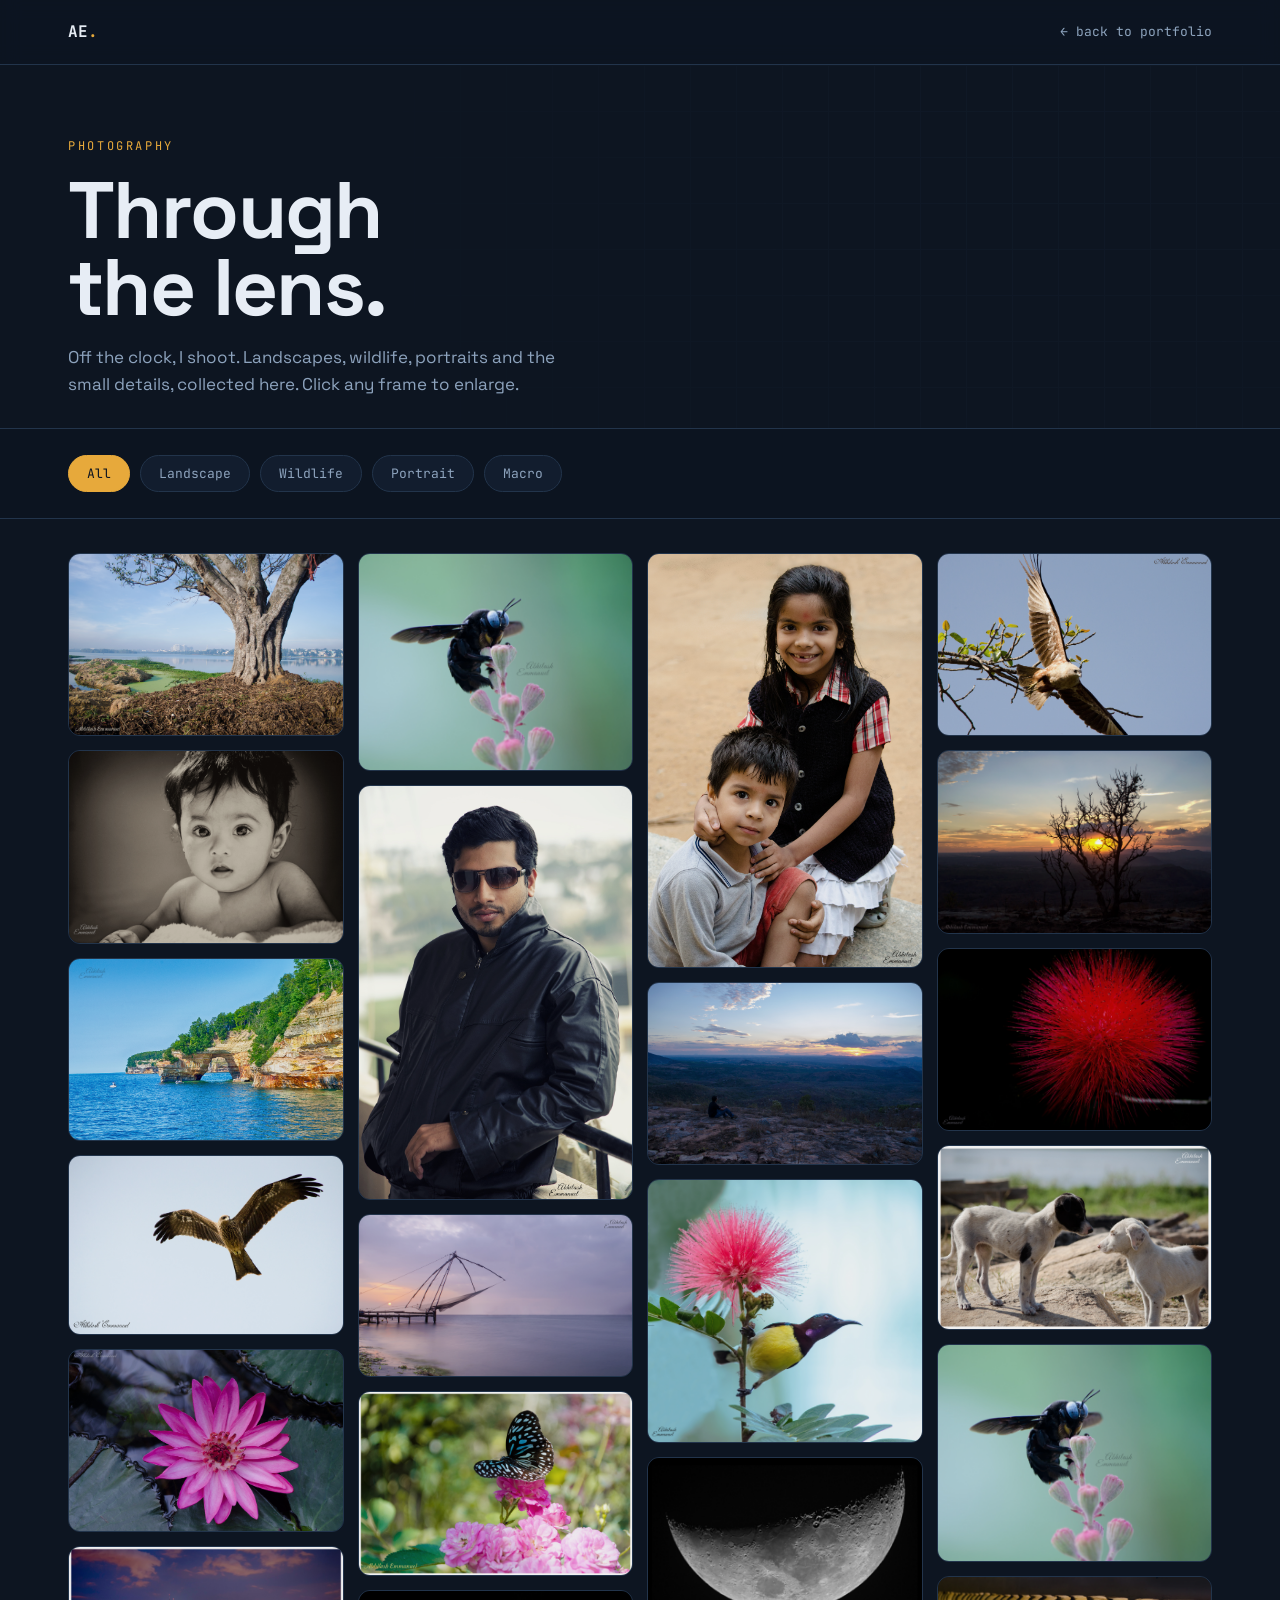
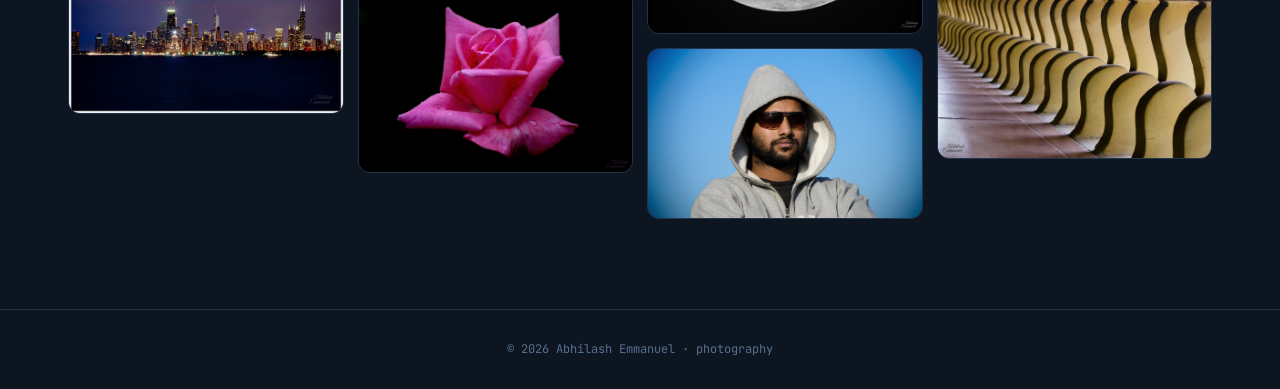
==== photography.html @ e2fbe885 "Add real photography, custom project covers, reorder, new CV - Photography: wire 22 real photos into" ====
<!DOCTYPE html>
<html lang="en">
<head>
<meta charset="UTF-8">
<meta name="viewport" content="width=device-width, initial-scale=1.0">
<title>Photography — Abhilash Emmanuel</title>
<meta name="description" content="Photography by Abhilash Emmanuel — landscapes, wildlife, portraits and the small details.">
<link rel="icon" href="assets/favicon.ico">
<link rel="preconnect" href="https://fonts.googleapis.com">
<link rel="preconnect" href="https://fonts.gstatic.com" crossorigin>
<link href="https://fonts.googleapis.com/css2?family=Space+Grotesk:wght@400;500;700&family=JetBrains+Mono:wght@400;500;700&display=swap" rel="stylesheet">
<style>
:root{
  --ink:#0d1521; --ink-2:#121d2e; --ink-3:#16243a; --line:#22344b; --line-2:#2c4262;
  --text:#e7edf5; --muted:#8da3bd; --faint:#56708f; --amber:#e7a93b; --amber-soft:#f2c878;
}
*{margin:0;padding:0;box-sizing:border-box}
html{scroll-behavior:smooth}
body{background:var(--ink);color:var(--text);font-family:'Space Grotesk',sans-serif;line-height:1.6;-webkit-font-smoothing:antialiased}
.mono{font-family:'JetBrains Mono',monospace}
.wrap{max-width:1200px;margin:0 auto;padding:0 28px}
a{color:inherit;text-decoration:none}
::selection{background:var(--amber);color:var(--ink)}
img{max-width:100%;display:block}

nav{position:sticky;top:0;z-index:80;background:rgba(13,21,33,.82);backdrop-filter:blur(10px);border-bottom:1px solid var(--line)}
nav .wrap{display:flex;align-items:center;justify-content:space-between;height:64px}
.brand{font-weight:700}.brand span{color:var(--amber)}
.back{font-family:'JetBrains Mono';font-size:13px;color:var(--muted);transition:color .2s}
.back:hover{color:var(--amber)}

.head{padding:72px 0 30px;border-bottom:1px solid var(--line);position:relative;overflow:hidden}
.head::before{content:"";position:absolute;inset:0;background-image:linear-gradient(var(--line) 1px,transparent 1px),linear-gradient(90deg,var(--line) 1px,transparent 1px);background-size:46px 46px;opacity:.14;mask-image:radial-gradient(circle at 80% 30%,#000,transparent 70%)}
.head .wrap{position:relative}
.head .eyebrow{font-family:'JetBrains Mono';font-size:12px;letter-spacing:.22em;color:var(--amber);text-transform:uppercase;margin-bottom:16px}
.head h1{font-size:clamp(40px,7vw,80px);font-weight:700;letter-spacing:-.02em;line-height:.96}
.head p{color:var(--muted);margin-top:18px;max-width:520px;font-size:17px}

.controls{padding:26px 0;position:sticky;top:64px;z-index:40;background:rgba(13,21,33,.9);backdrop-filter:blur(8px);border-bottom:1px solid var(--line)}
.controls .wrap{display:flex;gap:10px;flex-wrap:wrap}
.cat{font-family:'JetBrains Mono';font-size:13px;border:1px solid var(--line);background:var(--ink-2);color:var(--muted);padding:9px 18px;border-radius:30px;cursor:pointer;transition:all .15s}
.cat:hover{border-color:var(--line-2);color:var(--text)}
.cat.on{background:var(--amber);color:var(--ink);border-color:var(--amber)}

.gallery{padding:34px 0 90px}
.cols{columns:4;column-gap:14px}
.tile{break-inside:avoid;margin-bottom:14px;border-radius:12px;overflow:hidden;border:1px solid var(--line);background:var(--ink-2);position:relative;cursor:pointer;transition:transform .25s,border-color .25s}
.tile:hover{transform:translateY(-4px);border-color:var(--line-2)}
.tile img{width:100%;display:block;filter:grayscale(.1) brightness(.94);transition:filter .3s}
.tile:hover img{filter:none}
.tile .meta{position:absolute;left:0;right:0;bottom:0;padding:14px;background:linear-gradient(transparent,rgba(13,21,33,.92));opacity:0;transition:opacity .25s}
.tile:hover .meta{opacity:1}
.tile .meta .t{font-size:14px;font-weight:500}
.tile .meta .c{font-family:'JetBrains Mono';font-size:11px;color:var(--amber-soft)}

/* lightbox */
.lb{position:fixed;inset:0;z-index:200;display:none;align-items:center;justify-content:center;padding:30px;background:rgba(5,9,15,.92);backdrop-filter:blur(6px)}
.lb.open{display:flex}
.lb .box{position:relative;max-width:1040px;width:100%;background:var(--ink-2);border:1px solid var(--line);border-radius:16px;overflow:hidden}
.lb .box img{width:100%;max-height:78vh;object-fit:contain;background:#06090f;display:block}
.lb .cap{display:flex;justify-content:space-between;align-items:center;padding:16px 20px}
.lb .cap .t{font-size:16px;font-weight:500}
.lb .cap .c{font-family:'JetBrains Mono';font-size:12px;color:var(--amber-soft)}
.lb .x{position:absolute;top:22px;right:22px;width:42px;height:42px;border-radius:50%;background:var(--ink-2);border:1px solid var(--line);color:var(--text);font-size:20px;cursor:pointer;z-index:2}
footer{padding:30px 0;text-align:center;color:var(--faint);font-size:12px;font-family:'JetBrains Mono';border-top:1px solid var(--line)}

@media(max-width:1000px){.cols{columns:3}}
@media(max-width:680px){.cols{columns:2}.head h1{font-size:46px}}
@media(prefers-reduced-motion:reduce){*{transition-duration:.06s!important}}
</style>
</head>
<body>

<nav><div class="wrap">
  <div class="brand mono">AE<span>.</span></div>
  <a href="index.html" class="back mono">← back to portfolio</a>
</div></nav>

<header class="head"><div class="wrap">
  <div class="eyebrow">Photography</div>
  <h1>Through<br>the lens.</h1>
  <p>Off the clock, I shoot. Landscapes, wildlife, portraits and the small details, collected here. Click any frame to enlarge.</p>
</div></header>

<div class="controls"><div class="wrap" id="cats">
  <button class="cat on" data-cat="all">All</button>
  <button class="cat" data-cat="land">Landscape</button>
  <button class="cat" data-cat="wild">Wildlife</button>
  <button class="cat" data-cat="port">Portrait</button>
  <button class="cat" data-cat="macro">Macro</button>
</div></div>

<section class="gallery"><div class="wrap">
  <div class="cols" id="cols"></div>
</div></section>

<div class="lb" id="lb">
  <button class="x" id="lbx" aria-label="Close">×</button>
  <div class="box"><img id="lbimg" src="" alt=""><div class="cap"><span class="t" id="lbt">Untitled</span><span class="c mono" id="lbc"></span></div></div>
</div>

<footer class="mono">© 2026 Abhilash Emmanuel · photography</footer>

<script>
/* [category, title, filename] */
const FRAMES=[
  ['land','Lake View','lake view.jpg'],
  ['port','Ansel','Ansel.jpg'],
  ['land','Sea Arch','PR2.jpg'],
  ['wild','In Flight','flight.jpg'],
  ['macro','Water Lily','water-lily.jpg'],
  ['land','Chicago Night','Chicago-night.jpg'],
  ['wild','Carpenter Bee','carpenter-bee.jpg'],
  ['port','Weathered','pure-leather.jpg'],
  ['land','Cochin Waves','Cochin Waves.jpg'],
  ['wild','Butterfly','butterfly.jpg'],
  ['macro','Rose','rose.jpg'],
  ['port','Siblings','sibling.jpg'],
  ['land','Alone in the Valley','alone-in-the-valley.jpg'],
  ['wild','Purple-rumped Sunbird','Purple-rumped-Sunbird.jpg'],
  ['macro','Moon','moon.jpg'],
  ['port','Sijo','Sijo.jpg'],
  ['wild','Take Off','take-off.jpg'],
  ['land','Sun and Tree','sun-tree.jpg'],
  ['macro','Crimson','red.jpg'],
  ['port','Childhood Friends','Childhood Friends.jpg'],
  ['wild',"Honey, I'm Home",'Honey, I_m Home.jpg'],
  ['macro','Pattern','Pattern.jpg']
];
const LABELS={land:'landscape',wild:'wildlife',port:'portrait',macro:'macro'};
const src=f=>'assets/photography/'+encodeURIComponent(f);
const cols=document.getElementById('cols');
function render(filter){
  cols.innerHTML='';
  FRAMES.filter(f=>filter==='all'||f[0]===filter).forEach(f=>{
    const t=document.createElement('div');t.className='tile';t.dataset.cat=f[0];
    t.innerHTML='<img loading="lazy" src="'+src(f[2])+'" alt="'+f[1]+'">'+
      '<div class="meta"><div class="t">'+f[1]+'</div><div class="c">'+LABELS[f[0]]+'</div></div>';
    t.addEventListener('click',()=>openLb(f));
    cols.appendChild(t);
  });
}
render('all');
document.getElementById('cats').addEventListener('click',e=>{
  const b=e.target.closest('.cat');if(!b)return;
  document.querySelectorAll('.cat').forEach(x=>x.classList.remove('on'));b.classList.add('on');
  render(b.dataset.cat);
});
const lb=document.getElementById('lb');
function openLb(f){const im=document.getElementById('lbimg');im.src=src(f[2]);im.alt=f[1];document.getElementById('lbt').textContent=f[1];document.getElementById('lbc').textContent=LABELS[f[0]];lb.classList.add('open');document.body.style.overflow='hidden'}
function closeLb(){lb.classList.remove('open');document.body.style.overflow=''}
document.getElementById('lbx').addEventListener('click',closeLb);
lb.addEventListener('click',e=>{if(e.target===lb)closeLb()});
addEventListener('keydown',e=>{if(e.key==='Escape')closeLb()});
</script>

</body>
</html>
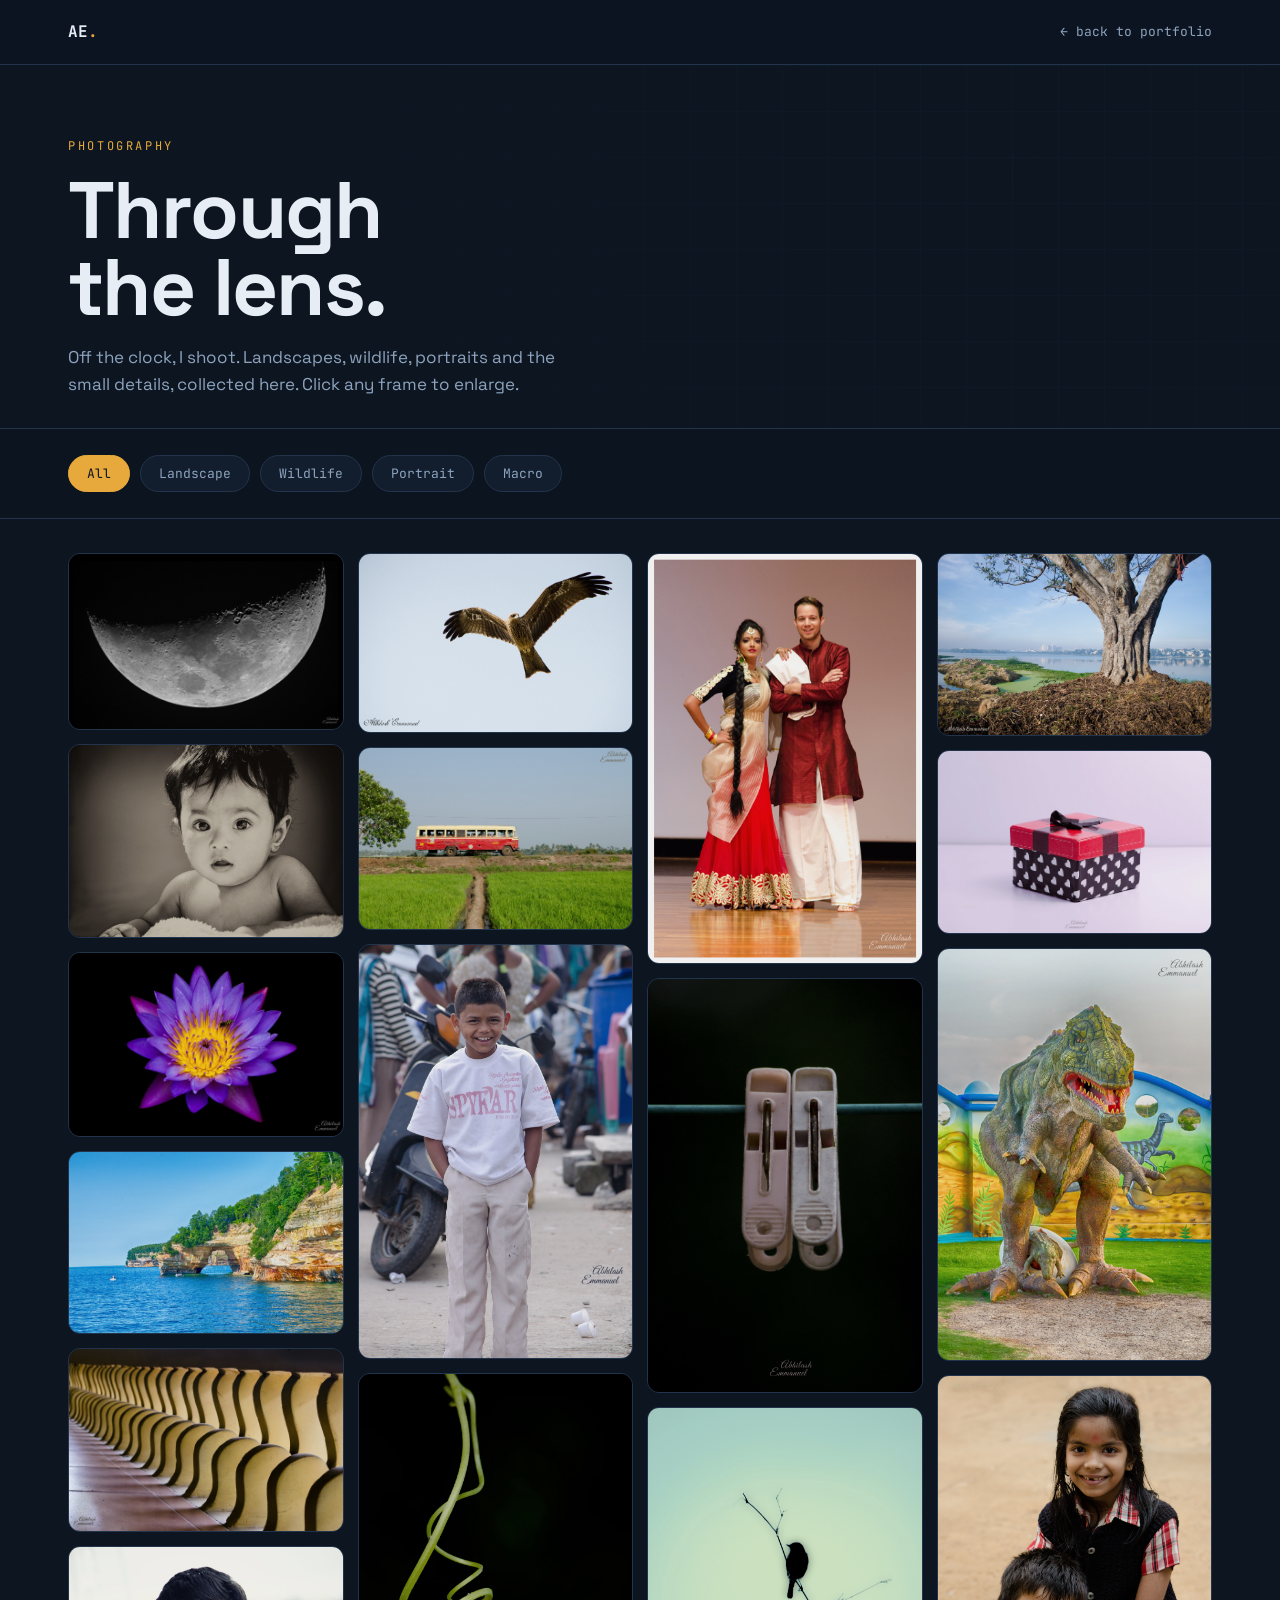
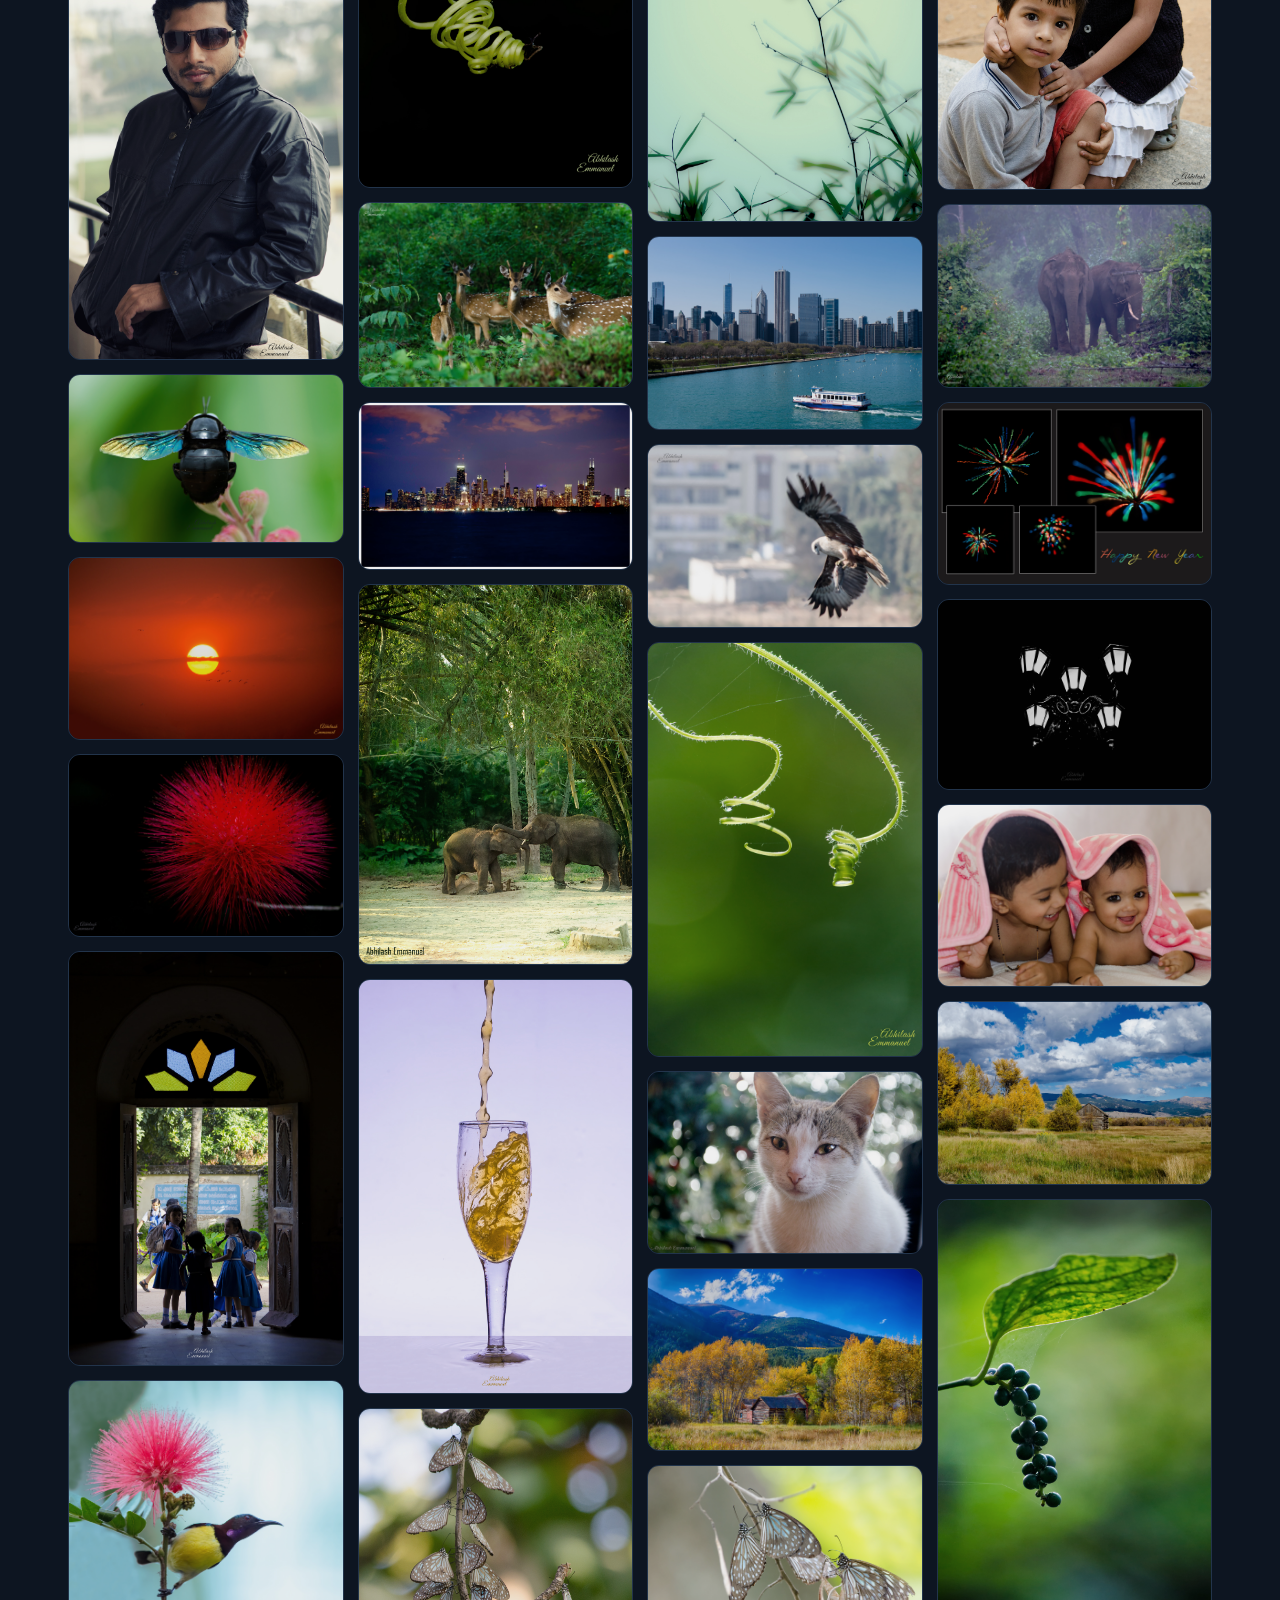
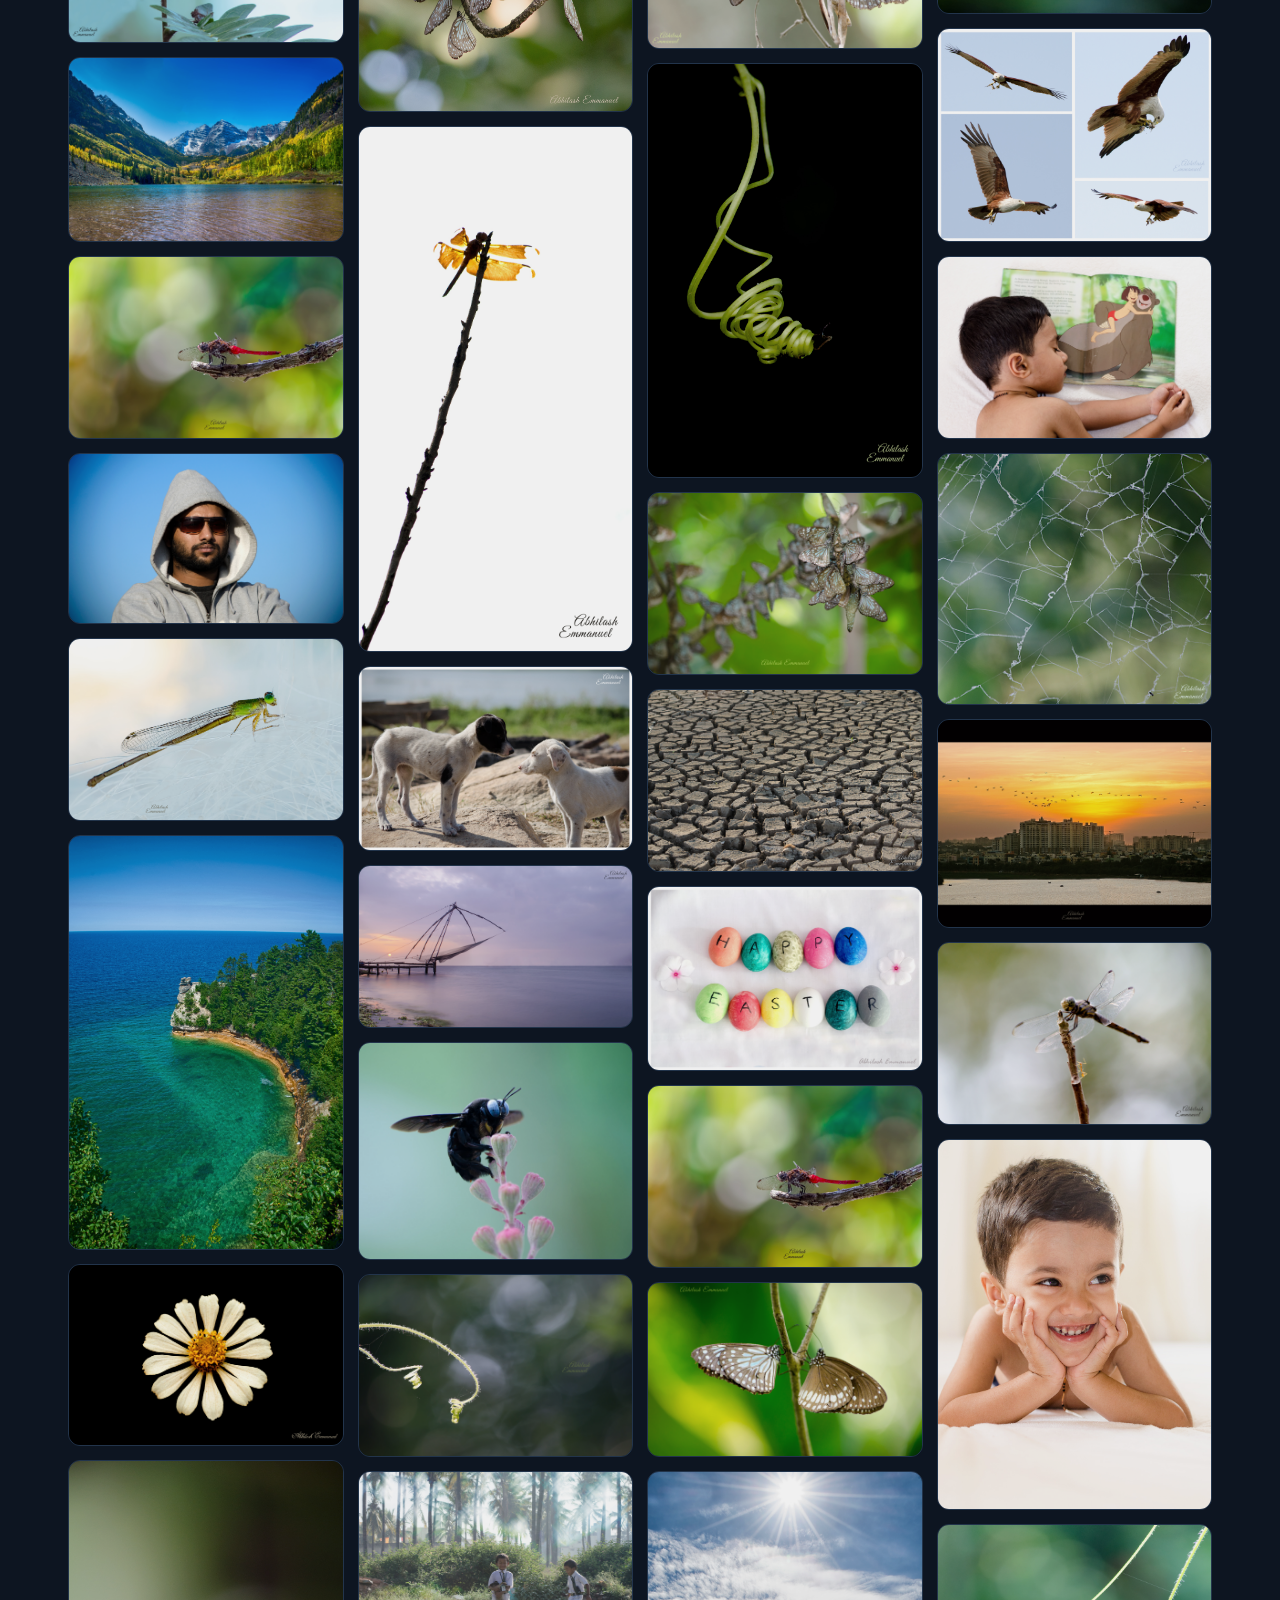
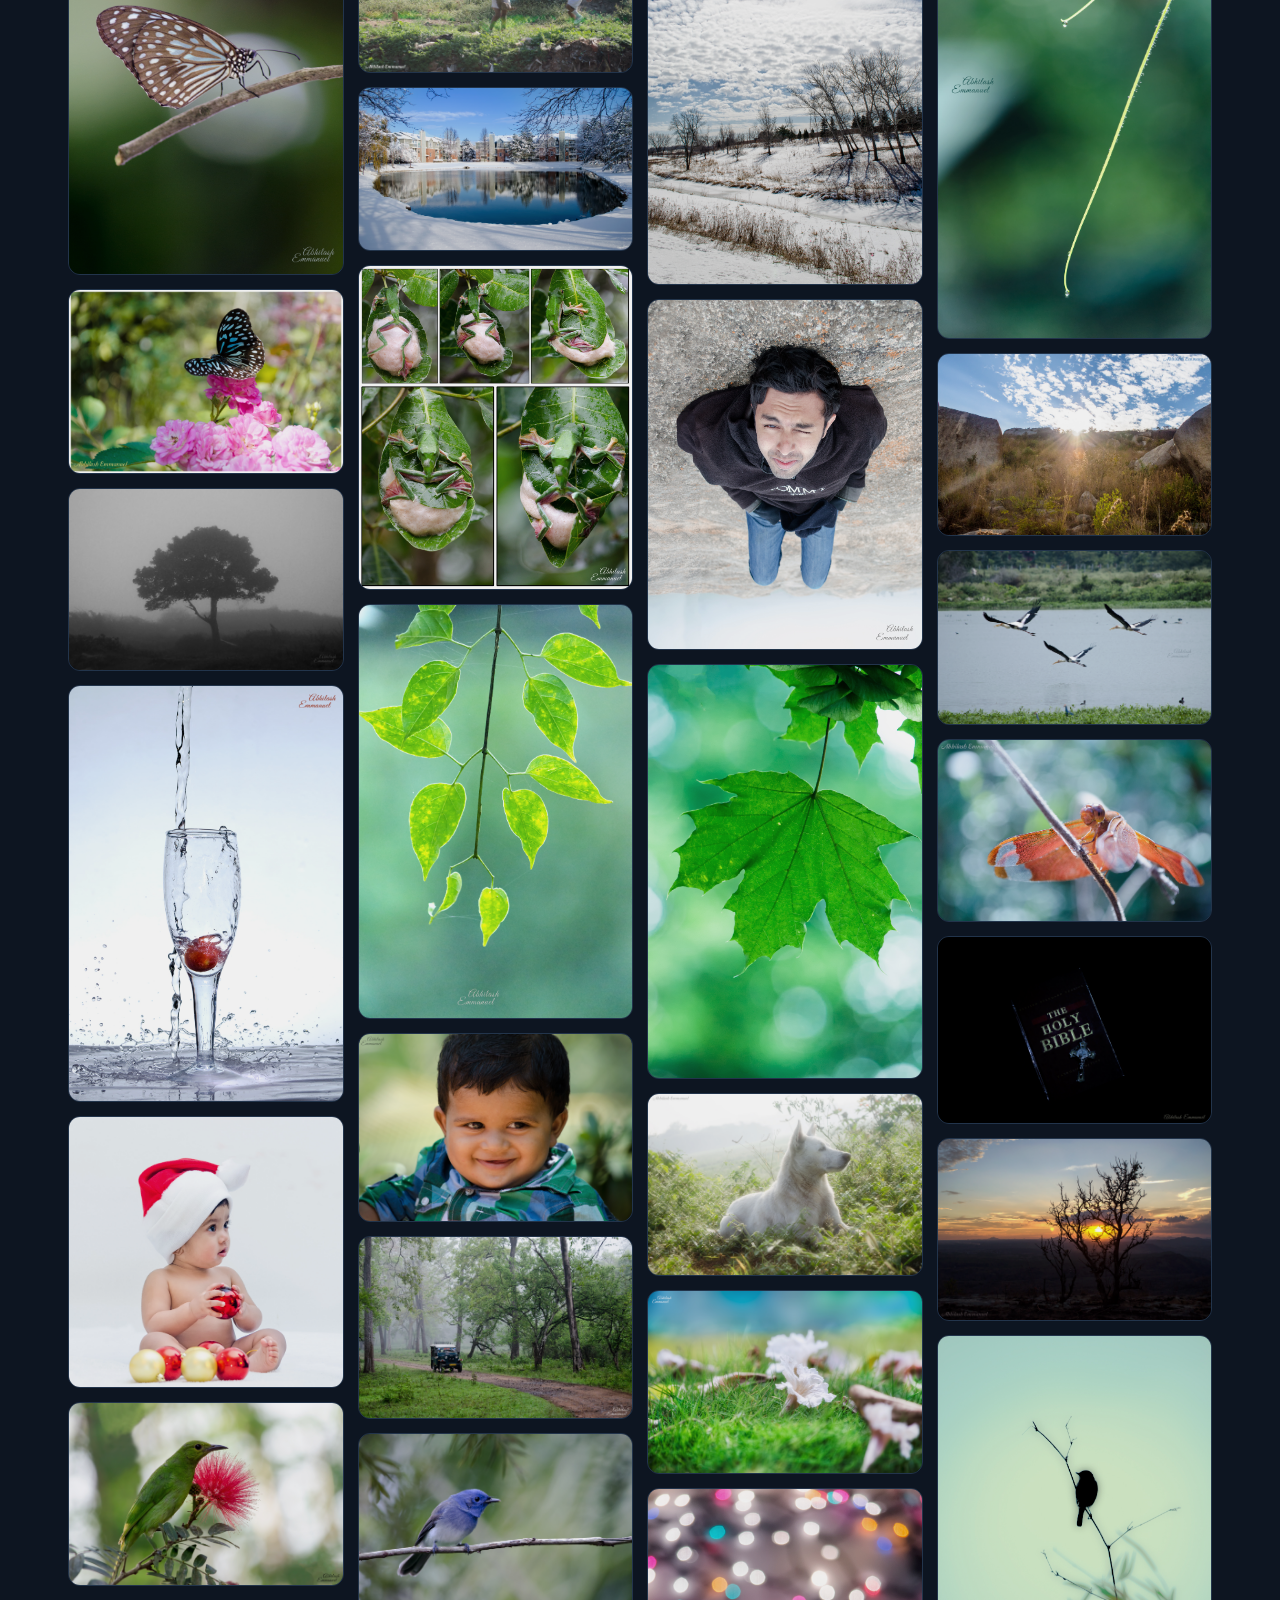
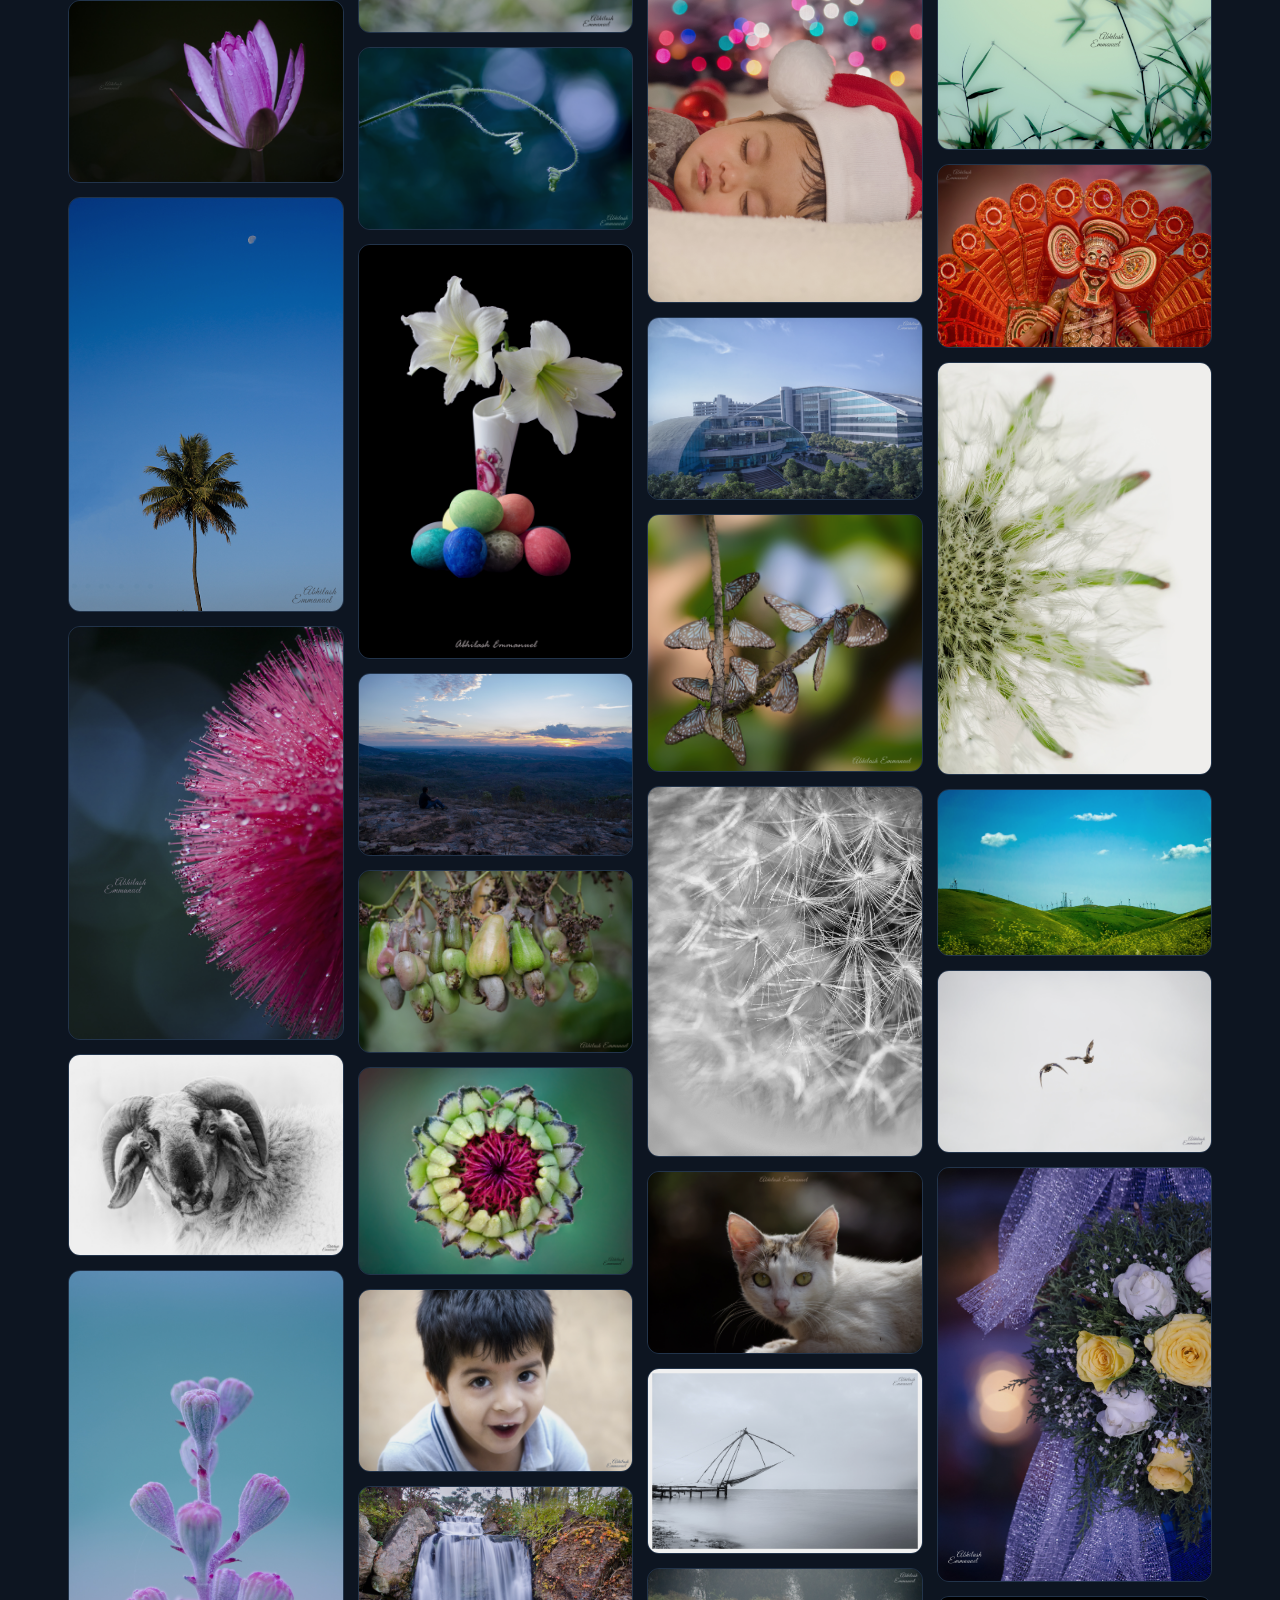
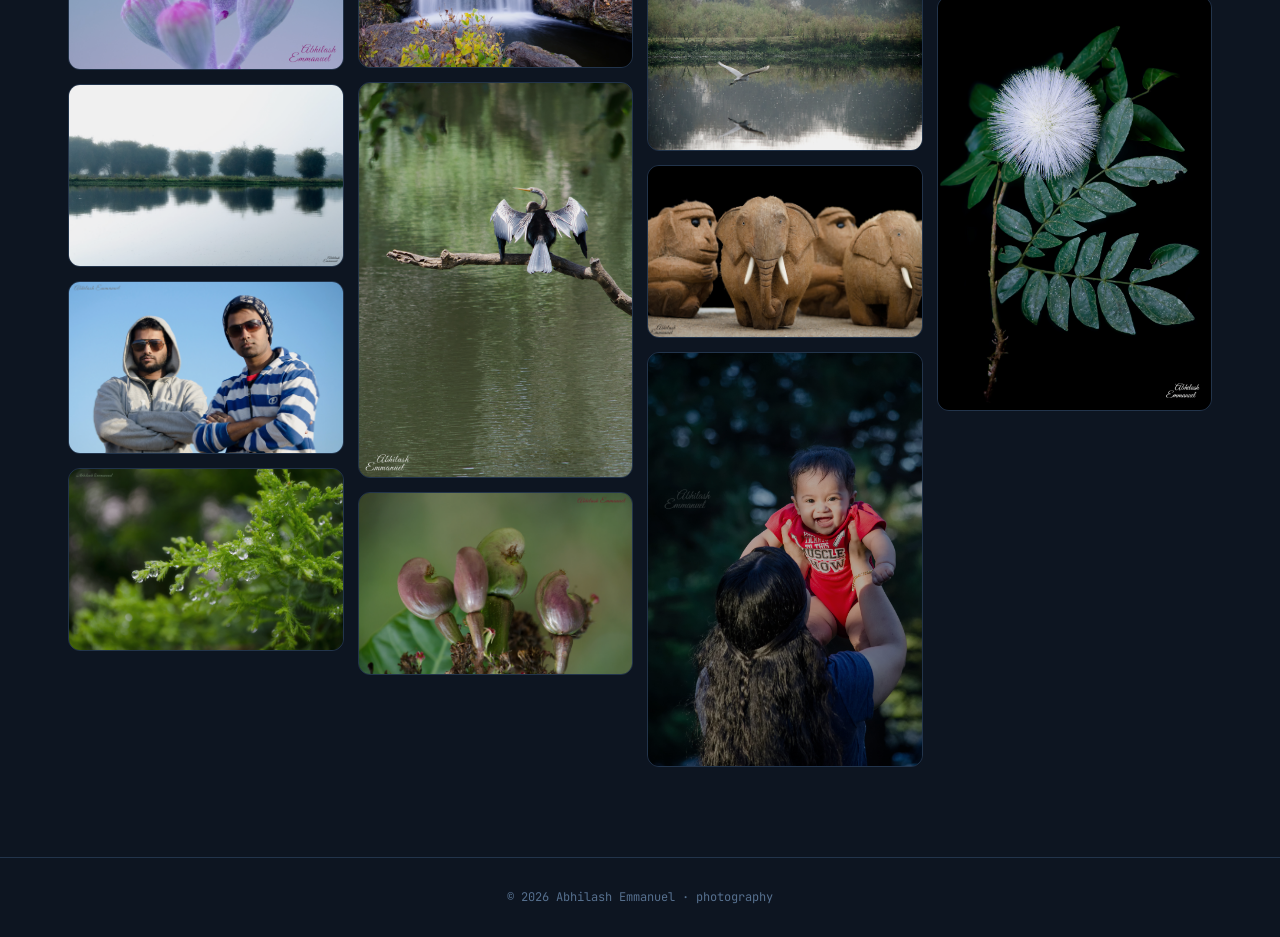
==== commit 317fd8f7: "Refresh photography set, gallery UX, favicon, and contact details - Sync photography folder to curre" ====
--- a/photography.html
+++ b/photography.html
@@ -62,6 +62,10 @@
 .lb .cap .t{font-size:16px;font-weight:500}
 .lb .cap .c{font-family:'JetBrains Mono';font-size:12px;color:var(--amber-soft)}
 .lb .x{position:absolute;top:22px;right:22px;width:42px;height:42px;border-radius:50%;background:var(--ink-2);border:1px solid var(--line);color:var(--text);font-size:20px;cursor:pointer;z-index:2}
+.lb .nav{position:absolute;top:50%;transform:translateY(-50%);width:50px;height:50px;border-radius:50%;background:var(--ink-2);border:1px solid var(--line);color:var(--text);font-size:26px;line-height:1;cursor:pointer;z-index:2;display:flex;align-items:center;justify-content:center;transition:all .15s}
+.lb .nav:hover{border-color:var(--amber);color:var(--amber)}
+.lb .nav.prev{left:24px}.lb .nav.next{right:24px}
+@media(max-width:680px){.lb .nav{width:42px;height:42px;font-size:22px}.lb .nav.prev{left:10px}.lb .nav.next{right:10px}}
 footer{padding:30px 0;text-align:center;color:var(--faint);font-size:12px;font-family:'JetBrains Mono';border-top:1px solid var(--line)}
 
 @media(max-width:1000px){.cols{columns:3}}
@@ -96,6 +100,8 @@
 
 <div class="lb" id="lb">
   <button class="x" id="lbx" aria-label="Close">×</button>
+  <button class="nav prev" id="lbprev" aria-label="Previous photo">‹</button>
+  <button class="nav next" id="lbnext" aria-label="Next photo">›</button>
   <div class="box"><img id="lbimg" src="" alt=""><div class="cap"><span class="t" id="lbt">Untitled</span><span class="c mono" id="lbc"></span></div></div>
 </div>
 
@@ -104,39 +110,139 @@
 <script>
 /* [category, title, filename] */
 const FRAMES=[
-  ['land','Lake View','lake view.jpg'],
-  ['port','Ansel','Ansel.jpg'],
-  ['land','Sea Arch','PR2.jpg'],
-  ['wild','In Flight','flight.jpg'],
-  ['macro','Water Lily','water-lily.jpg'],
-  ['land','Chicago Night','Chicago-night.jpg'],
-  ['wild','Carpenter Bee','carpenter-bee.jpg'],
-  ['port','Weathered','pure-leather.jpg'],
-  ['land','Cochin Waves','Cochin Waves.jpg'],
-  ['wild','Butterfly','butterfly.jpg'],
-  ['macro','Rose','rose.jpg'],
-  ['port','Siblings','sibling.jpg'],
-  ['land','Alone in the Valley','alone-in-the-valley.jpg'],
-  ['wild','Purple-rumped Sunbird','Purple-rumped-Sunbird.jpg'],
-  ['macro','Moon','moon.jpg'],
-  ['port','Sijo','Sijo.jpg'],
-  ['wild','Take Off','take-off.jpg'],
-  ['land','Sun and Tree','sun-tree.jpg'],
-  ['macro','Crimson','red.jpg'],
-  ['port','Childhood Friends','Childhood Friends.jpg'],
-  ['wild',"Honey, I'm Home",'Honey, I_m Home.jpg'],
-  ['macro','Pattern','Pattern.jpg']
+  ['macro',"Moon",'moon.jpg'],
+  ['port',"Baby (B&W)",'Baby_bw.jpg'],
+  ['wild',"Chase for Honey",'Chase-for-Honey.jpg'],
+  ['land',"Pictured Rocks",'Pictured Rocks.jpg'],
+  ['macro',"Pattern",'Pattern.jpg'],
+  ['port',"Weathered",'pure-leather.jpg'],
+  ['wild',"Wings",'wings.jpg'],
+  ['land',"The Blushing Sun",'The-Blushing-Sun.jpg'],
+  ['macro',"Crimson",'red.jpg'],
+  ['port',"Angels And Colours",'Angels and Colours.jpg'],
+  ['wild',"Purple Rumped Sunbird",'Purple-rumped-Sunbird.jpg'],
+  ['land',"Maroon Bells",'maroon bells.jpg'],
+  ['macro',"Beauty And The Bokeh",'Beauty-and-the-Bokeh.jpg'],
+  ['port',"Sijo",'Sijo.jpg'],
+  ['wild',"Damsel",'damsel.jpg'],
+  ['land',"Miners Castle",'Miners Castle.jpg'],
+  ['macro',"White Beauty",'white-beauty.jpg'],
+  ['port',"Alone Color",'alone-color.jpg'],
+  ['wild',"Butterfly",'butterfly.jpg'],
+  ['land',"Misty",'Misty.jpg'],
+  ['macro',"Misjudged",'misjudged.jpg'],
+  ['port',"Baby's First Xmas",'Babys-First-Xmas.jpg'],
+  ['wild',"Jerdon's Leafbird",'Jerdon_s-Leafbird.jpg'],
+  ['macro',"Nymphaeaceae",'Nymphaeaceae.jpg'],
+  ['land',"Miles Apart",'Miles-Apart.jpg'],
+  ['port',"Better Half",'Better Half.jpg'],
+  ['wild',"Eye Contact",'eye-contact.jpg'],
+  ['macro',"Sublime",'sublime.jpg'],
+  ['land',"Reflection",'Relection.jpg'],
+  ['port',"Bheebha",'bheebha.jpg'],
+  ['macro',"Dew",'dew.jpg'],
+  ['wild',"Flight",'flight.jpg'],
+  ['land',"An Epic Journey",'an-epic-journey.jpg'],
+  ['port',"Boy In The Street",'boy in the street.jpg'],
+  ['macro',"Spiral",'spiral.jpg'],
+  ['wild',"Spotted Deer",'Spotted Deer.jpg'],
+  ['land',"Chicago Night",'Chicago Night.jpg'],
+  ['port',"Care",'care.jpg'],
+  ['macro',"Drinks Break",'Drinks-Break.jpg'],
+  ['wild',"Migration",'Migration.jpg'],
+  ['macro',"The Last Leaf",'The-Last-Leaf.jpg'],
+  ['port',"Childhood Friends",'Childhood Friends.jpg'],
+  ['land',"Cochin Waves",'Cochin Waves.jpg'],
+  ['wild',"Honey, I'm Home",'Honey,-I_m-Home.jpg'],
+  ['macro',"Another Curl",'Another-Curl.jpg'],
+  ['port',"Childhood",'childhood.jpg'],
+  ['land',"Reflections of Winter",'Reflections-of-winter.jpg'],
+  ['wild',"Nesting",'Nesting.jpg'],
+  ['macro',"Baklit",'baklit.jpg'],
+  ['port',"Cute",'cute.jpg'],
+  ['land',"A Ride in the Jungle",'A-ride-in-the-jungle.jpg'],
+  ['wild',"Blue Bird",'blue-bird.jpg'],
+  ['macro',"Bluish Curl",'bluish-curl.jpg'],
+  ['port',"Easter",'easter.jpg'],
+  ['land',"Alone In The Valley",'alone-in-the-valley.jpg'],
+  ['wild',"Big Family",'big-family.jpg'],
+  ['macro',"Bud1",'bud1.jpg'],
+  ['port',"Expression",'expression.jpg'],
+  ['land',"Waterfall",'CBG.jpg'],
+  ['wild',"Bird",'bird.jpg'],
+  ['macro',"Cashew",'Cashew.jpg'],
+  ['port',"Fashion3",'fashion3.jpg'],
+  ['macro',"Clipart",'clipart.jpg'],
+  ['wild',"Birdie",'birdie.jpg'],
+  ['land',"Chicago",'Chicago.jpg'],
+  ['port',"Fishing",'fishing.jpg'],
+  ['macro',"Curly",'curly.jpg'],
+  ['wild',"Catface",'catface.jpg'],
+  ['land',"Forest Hut",'Forest hut.jpg'],
+  ['port',"Getogether",'getogether.jpg'],
+  ['macro',"Dark Curls",'dark curls.jpg'],
+  ['wild',"Congregation",'congregation.jpg'],
+  ['land',"Height Of Summer",'height-of-summer.jpg'],
+  ['port',"Happy Easter",'happy easter.jpg'],
+  ['macro',"Tendril",'df.jpg'],
+  ['wild',"Duo",'duo.jpg'],
+  ['land',"In the Land of Whites",'In the land of whites.jpg'],
+  ['port',"Portrait",'kp.jpg'],
+  ['macro',"Enchanting Green",'Enchanting-Green.jpg'],
+  ['wild',"Every Dog Has A Day",'every dog has a day.jpg'],
+  ['macro',"Fallen",'fallen.jpg'],
+  ['port',"Light Sleep",'light-sleep.jpg'],
+  ['land',"Infy Hyd",'Infy-Hyd.jpg'],
+  ['wild',"Flocking Of Butterflies",'flocking of butterflies.jpg'],
+  ['macro',"Focus White",'focus white.jpg'],
+  ['port',"Looks",'looks.jpg'],
+  ['land',"Kochi",'Kochi.jpg'],
+  ['wild',"Free Bird",'Free Bird.jpg'],
+  ['macro',"Handicraft",'Handicraft.jpg'],
+  ['port',"Play Time",'play time.jpg'],
+  ['land',"Lake View",'lake view.jpg'],
+  ['macro',"Happy Valentine's Day",'Happy Valentine_s Day.jpg'],
+  ['wild',"Jurassic",'Jurassic.jpg'],
+  ['port',"Sibling",'sibling.jpg'],
+  ['land',"Morning Walk",'MorningWalk.jpg'],
+  ['macro',"New Year",'HNY.jpg'],
+  ['wild',"Lightly",'lightly.jpg'],
+  ['port',"Siblings",'siblings.jpg'],
+  ['land',"Sky Land",'sky land.jpg'],
+  ['macro',"Pepper",'Pepper.jpg'],
+  ['wild',"Preying",'preying.jpg'],
+  ['port',"Sleep With A Story",'sleep with a story.jpg'],
+  ['macro',"Shattered",'Shattered.jpg'],
+  ['land',"Skyline",'skyline.jpg'],
+  ['wild',"Shall I Come With You",'Shall I come with u.jpg'],
+  ['port',"Smile Always",'smile always.jpg'],
+  ['macro',"Strings",'Strings.jpg'],
+  ['land',"Sun Through",'sun-through.jpg'],
+  ['wild',"Synchro",'synchro.jpg'],
+  ['port',"Smiling Beauty",'smiling beauty.jpg'],
+  ['macro',"The Holy Bible",'the-holy-bible.jpg'],
+  ['land',"Sun Tree",'sun-tree.jpg'],
+  ['wild',"The Painted Bird",'The Painted Bird.jpg'],
+  ['port',"Theyyam",'theyyam.jpg'],
+  ['macro',"The Other Half",'The-Other-Half.jpg'],
+  ['land',"Hills",'wp.jpg'],
+  ['wild',"Up & Down",'up&down.jpg'],
+  ['port',"Wedding Dreams",'Wedding Dreams.jpg'],
+  ['macro',"White In The Dark",'white in the dark.jpg']
 ];
 const LABELS={land:'landscape',wild:'wildlife',port:'portrait',macro:'macro'};
 const src=f=>'assets/photography/'+encodeURIComponent(f);
 const cols=document.getElementById('cols');
+let view=[];   // currently rendered frames
+let idx=0;     // index into view of the open photo
 function render(filter){
   cols.innerHTML='';
-  FRAMES.filter(f=>filter==='all'||f[0]===filter).forEach(f=>{
+  view=FRAMES.filter(f=>filter==='all'||f[0]===filter);
+  view.forEach((f,i)=>{
     const t=document.createElement('div');t.className='tile';t.dataset.cat=f[0];
     t.innerHTML='<img loading="lazy" src="'+src(f[2])+'" alt="'+f[1]+'">'+
       '<div class="meta"><div class="t">'+f[1]+'</div><div class="c">'+LABELS[f[0]]+'</div></div>';
-    t.addEventListener('click',()=>openLb(f));
+    t.addEventListener('click',()=>openLb(i));
     cols.appendChild(t);
   });
 }
@@ -147,11 +253,20 @@
   render(b.dataset.cat);
 });
 const lb=document.getElementById('lb');
-function openLb(f){const im=document.getElementById('lbimg');im.src=src(f[2]);im.alt=f[1];document.getElementById('lbt').textContent=f[1];document.getElementById('lbc').textContent=LABELS[f[0]];lb.classList.add('open');document.body.style.overflow='hidden'}
+function show(){const f=view[idx];const im=document.getElementById('lbimg');im.src=src(f[2]);im.alt=f[1];document.getElementById('lbt').textContent=f[1];document.getElementById('lbc').textContent=LABELS[f[0]];}
+function openLb(i){idx=i;show();lb.classList.add('open');document.body.style.overflow='hidden'}
 function closeLb(){lb.classList.remove('open');document.body.style.overflow=''}
+function nav(d){if(!view.length)return;idx=(idx+d+view.length)%view.length;show()}
 document.getElementById('lbx').addEventListener('click',closeLb);
+document.getElementById('lbprev').addEventListener('click',e=>{e.stopPropagation();nav(-1)});
+document.getElementById('lbnext').addEventListener('click',e=>{e.stopPropagation();nav(1)});
 lb.addEventListener('click',e=>{if(e.target===lb)closeLb()});
-addEventListener('keydown',e=>{if(e.key==='Escape')closeLb()});
+addEventListener('keydown',e=>{
+  if(!lb.classList.contains('open'))return;
+  if(e.key==='Escape')closeLb();
+  else if(e.key==='ArrowRight')nav(1);
+  else if(e.key==='ArrowLeft')nav(-1);
+});
 </script>
 
 </body>
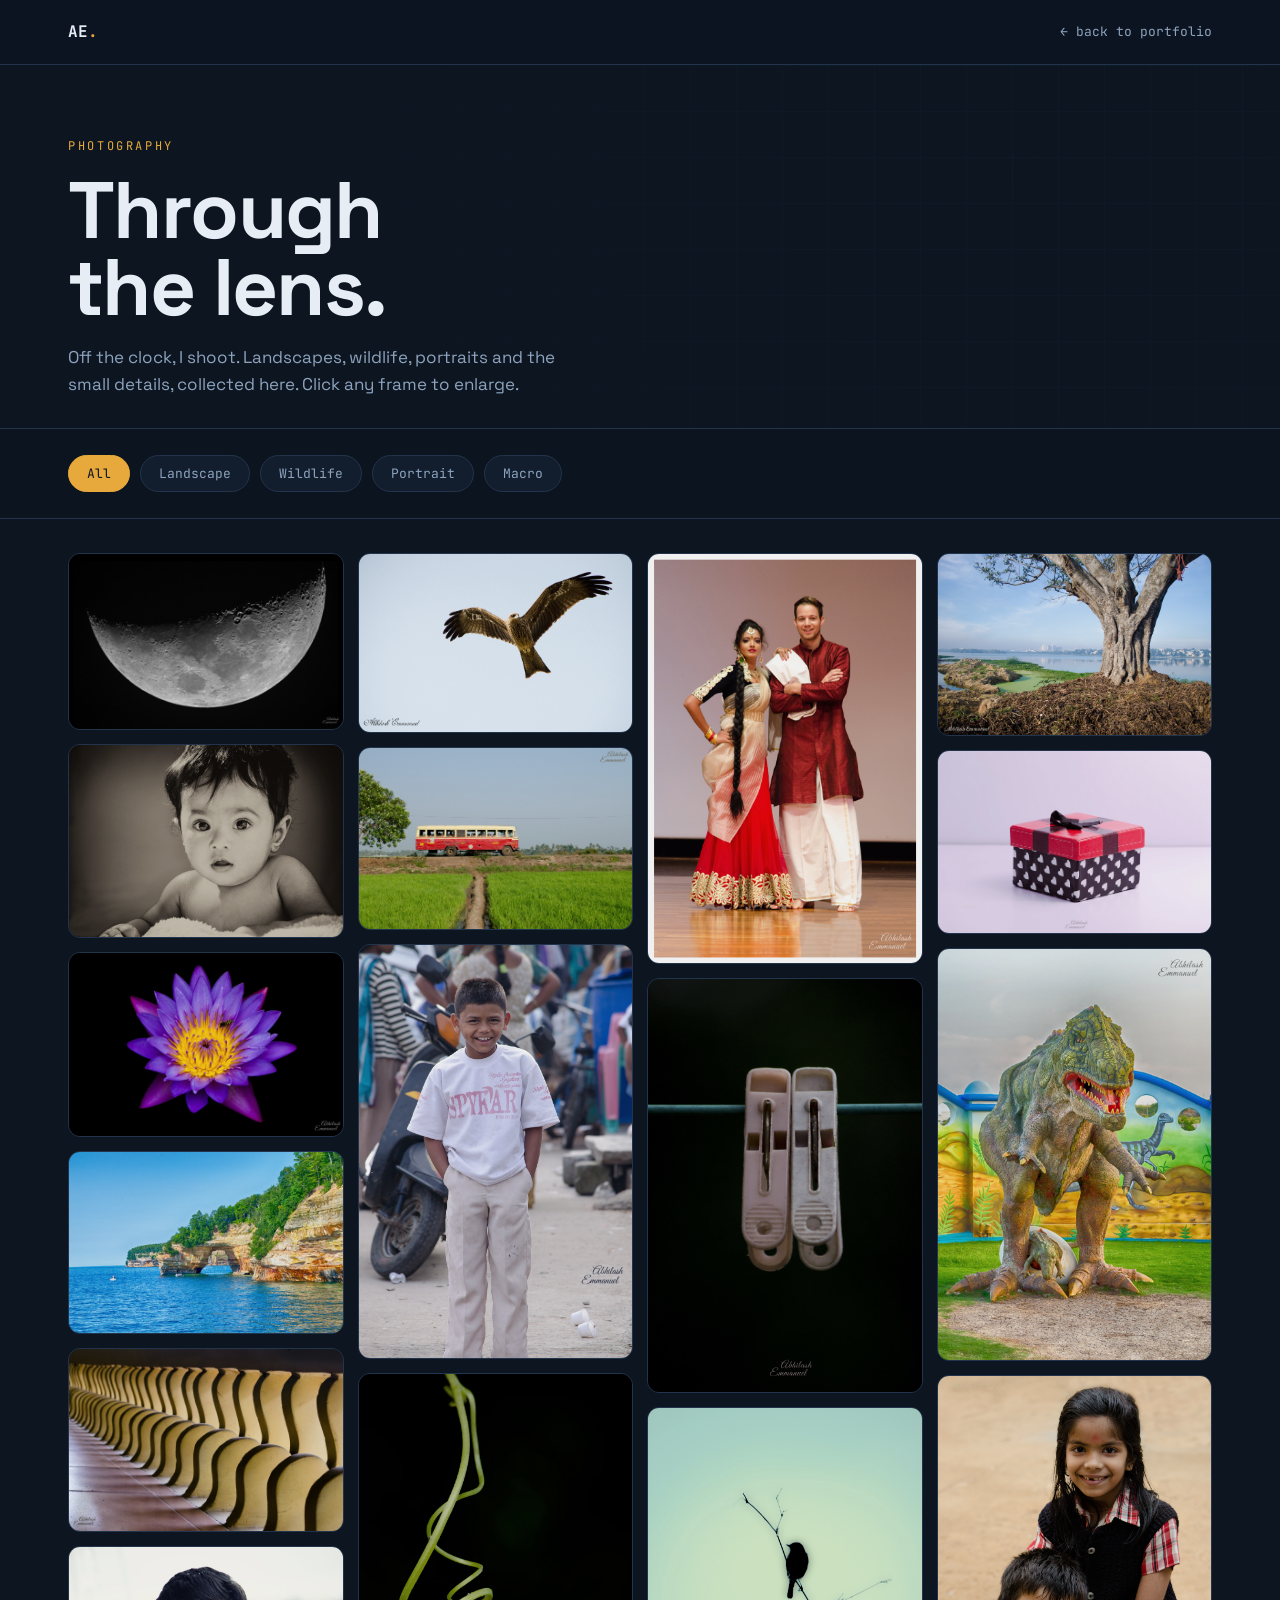
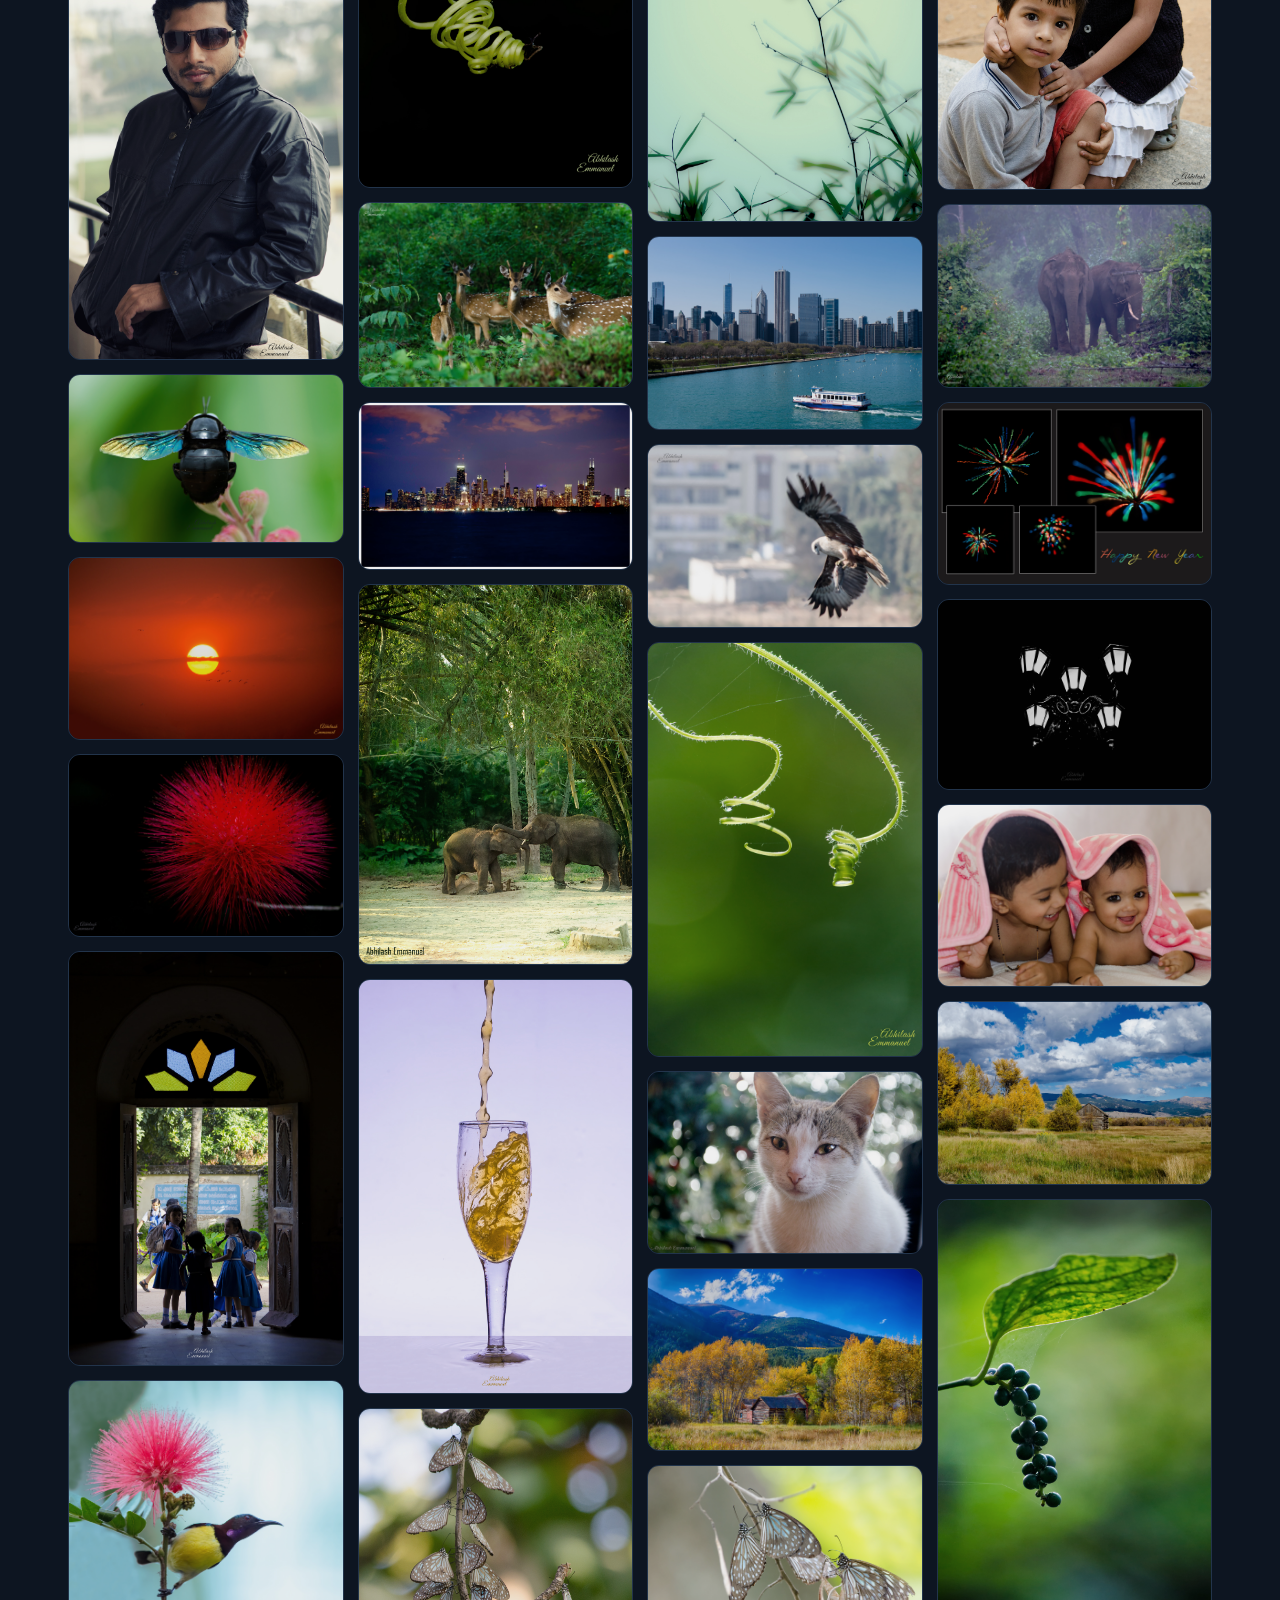
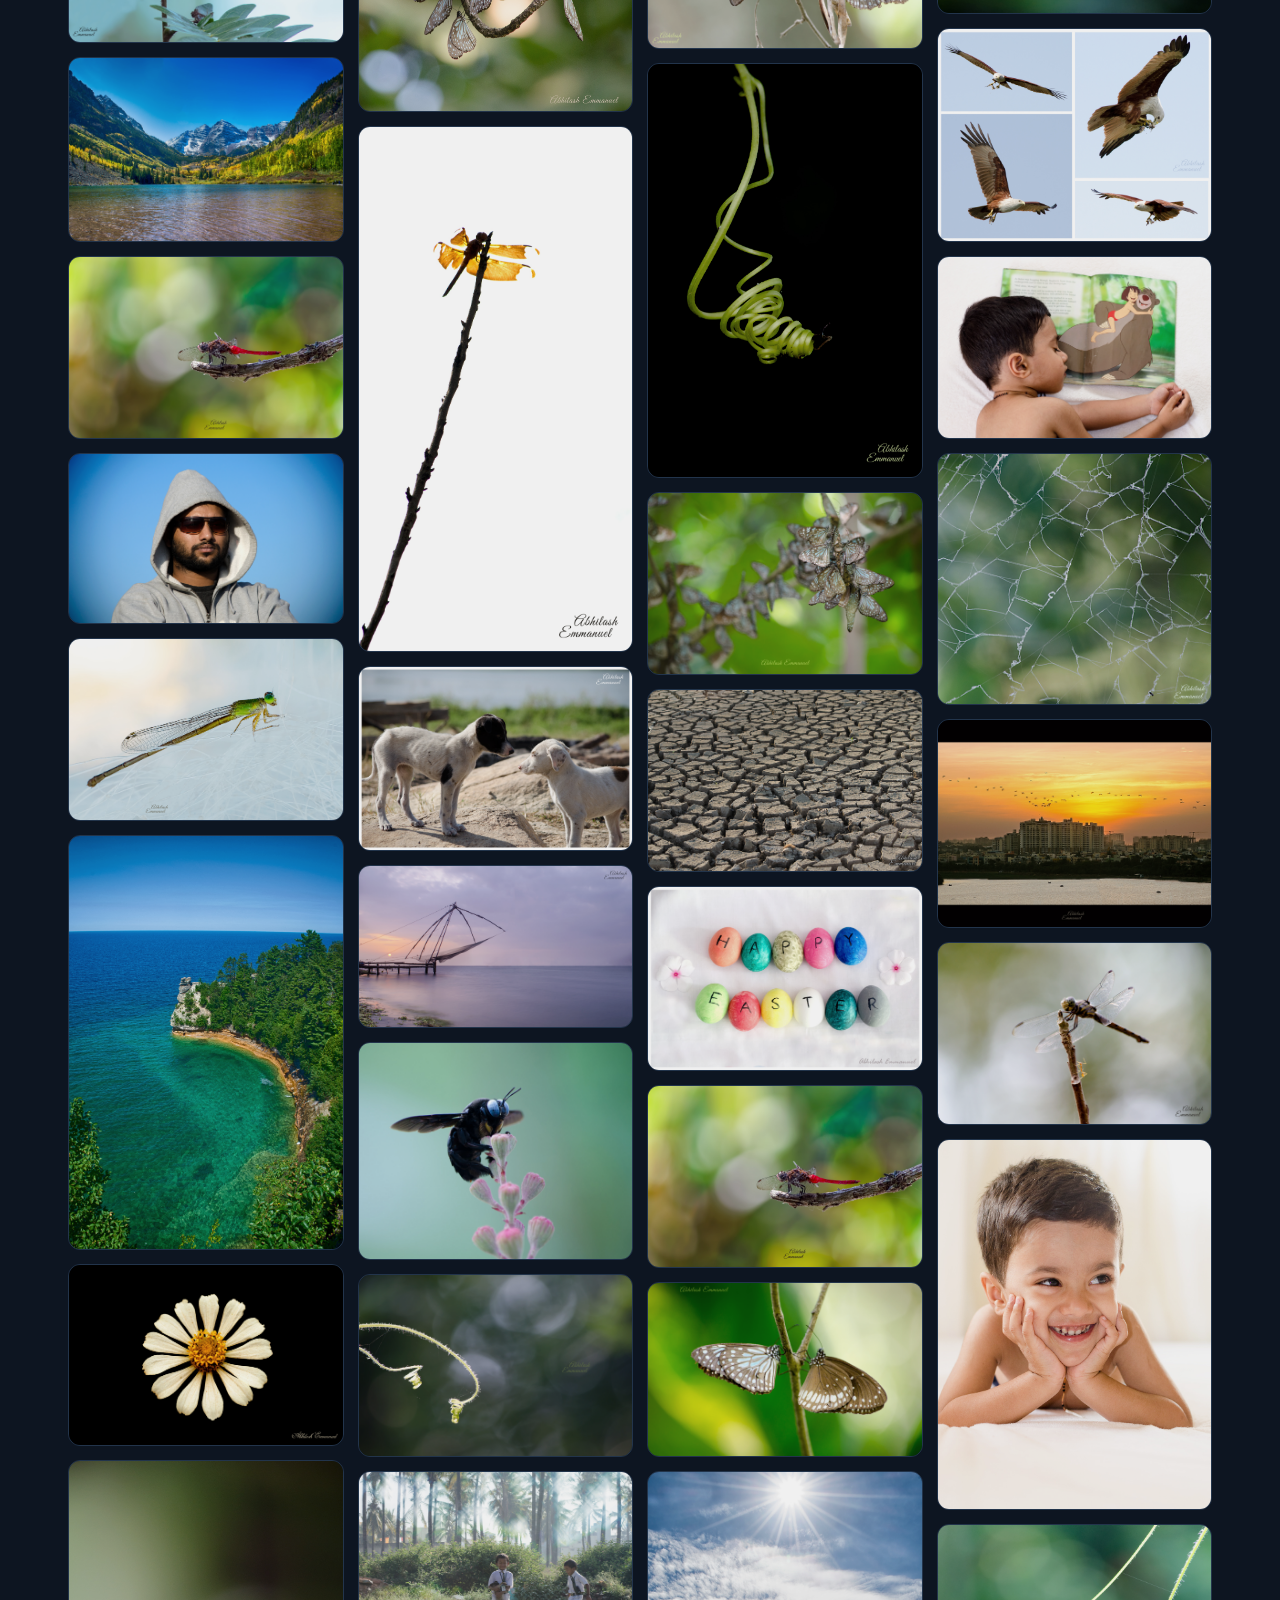
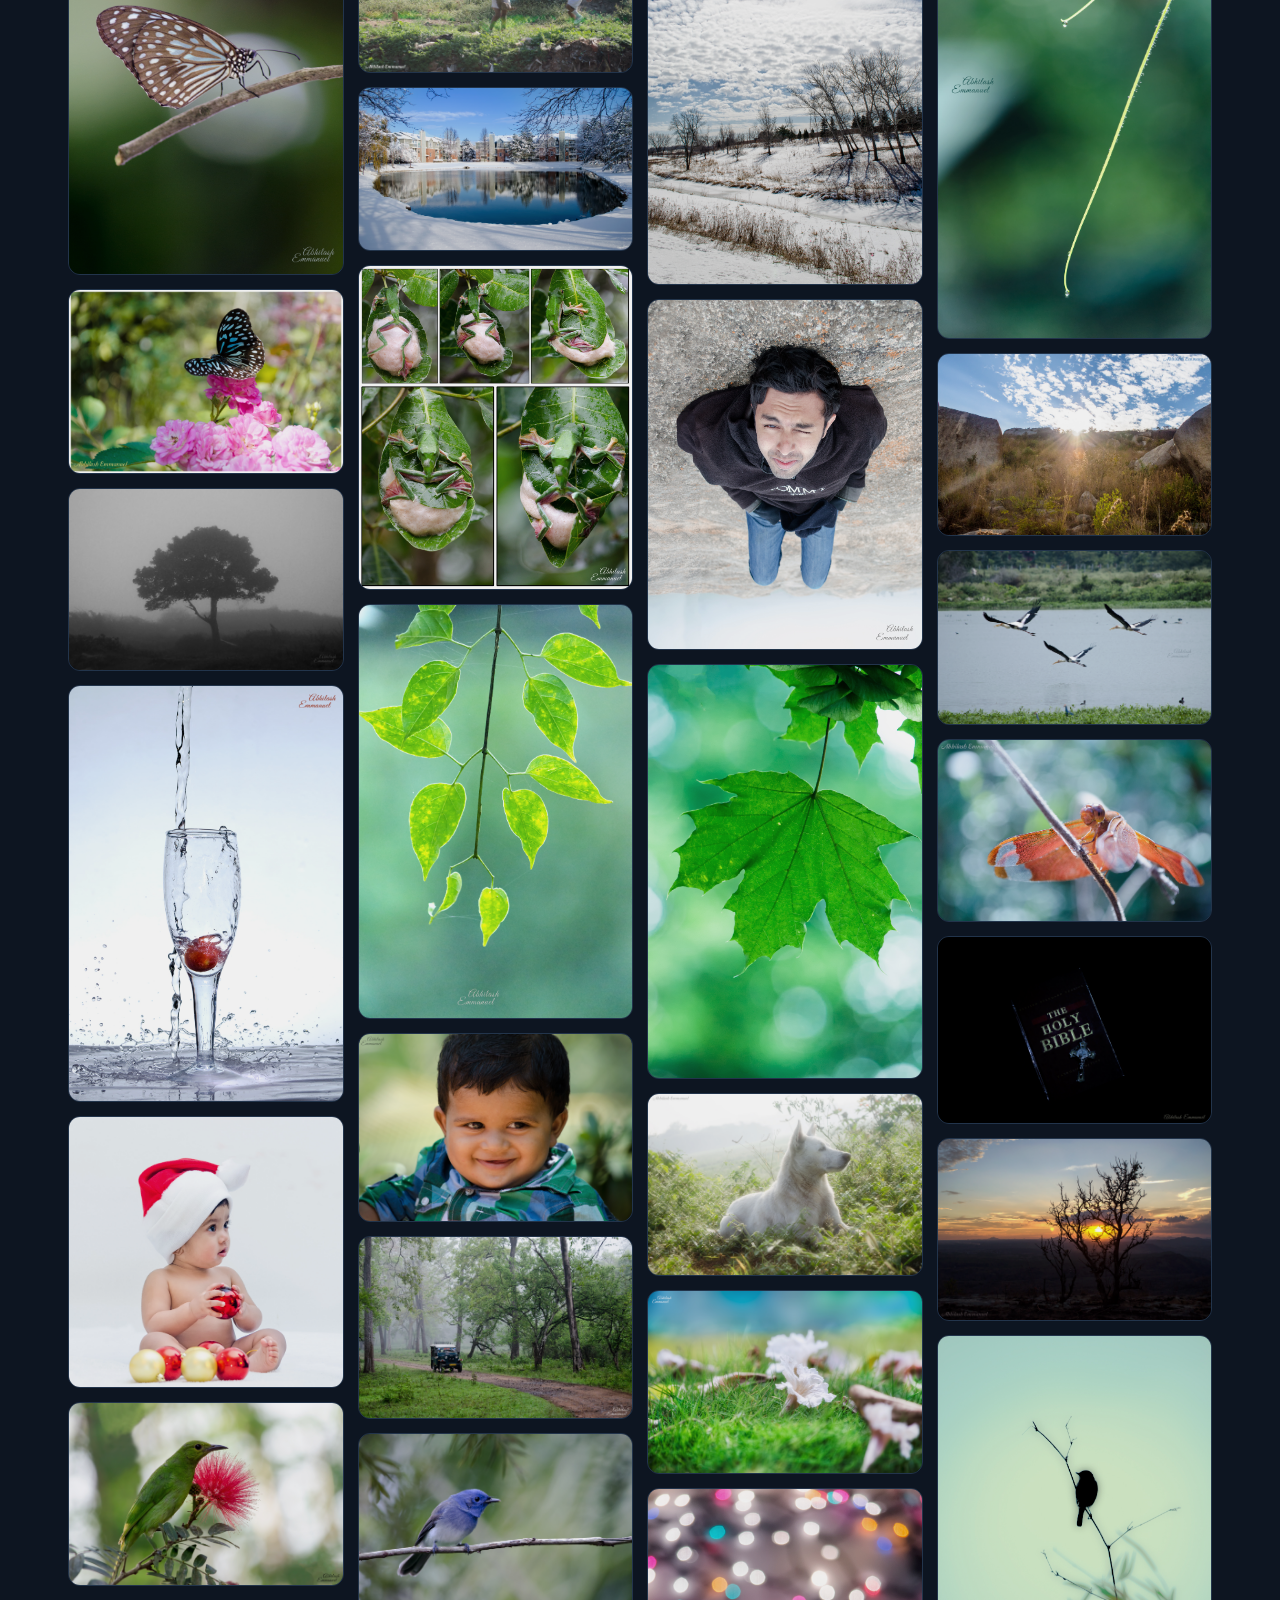
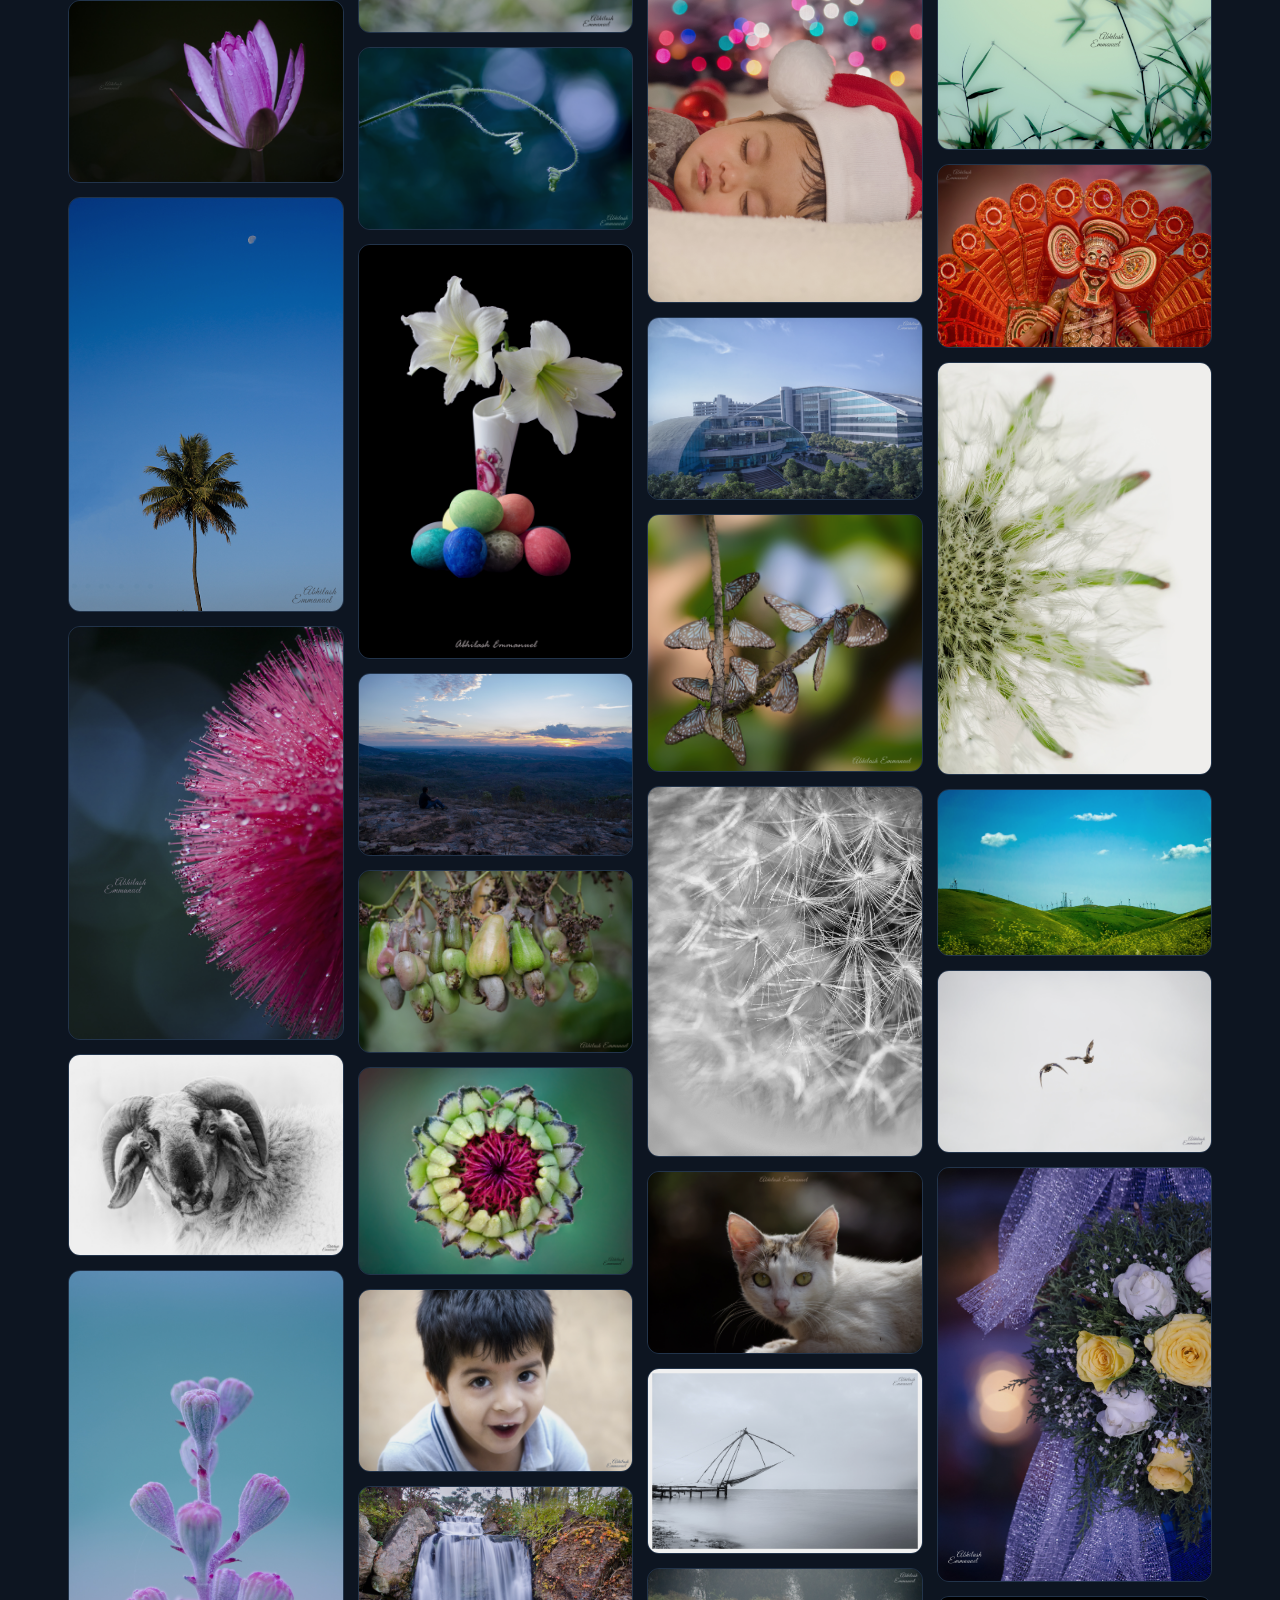
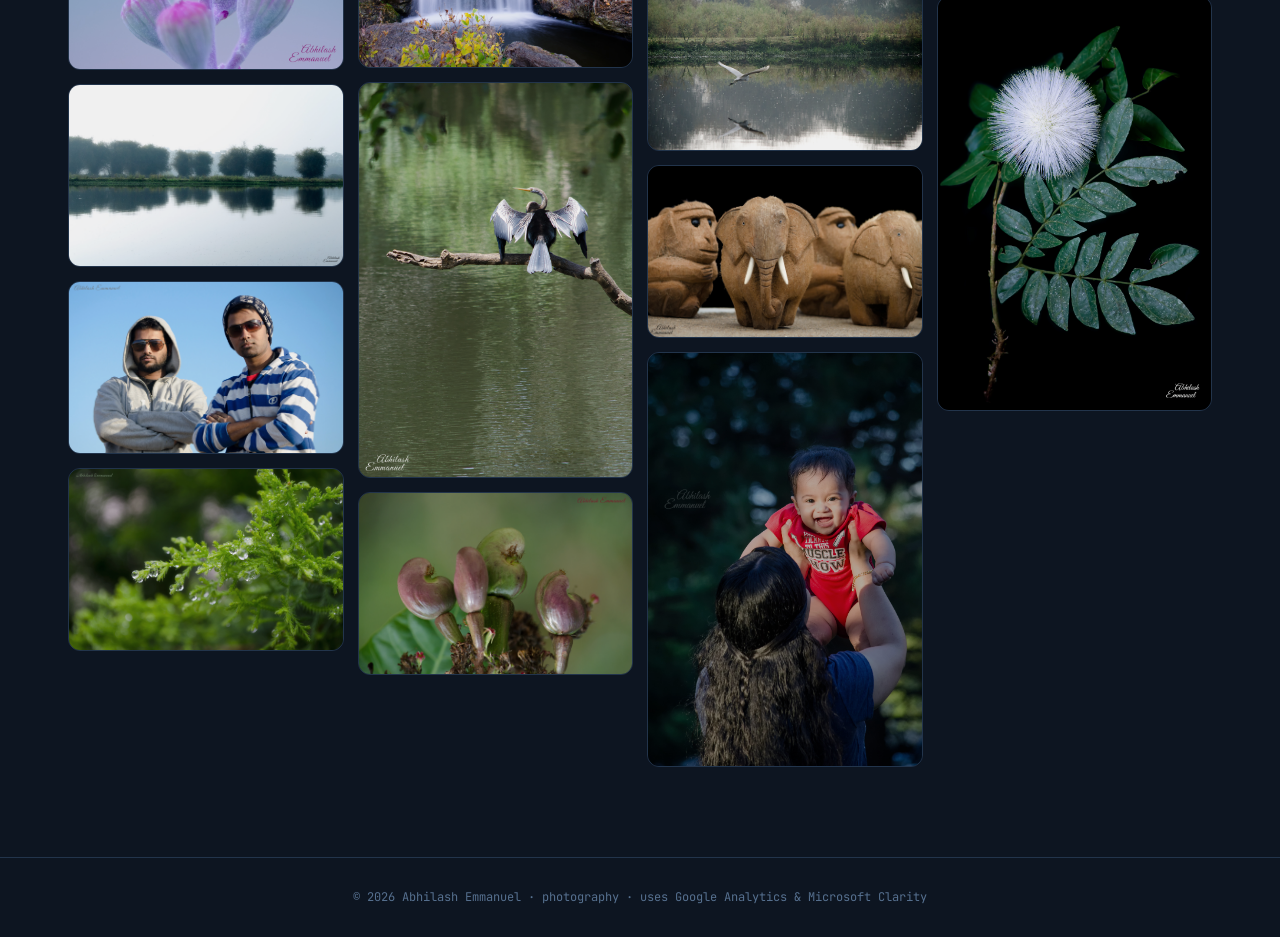
==== commit 88db7d06: "Add GA4 and Microsoft Clarity analytics Wire Google Analytics 4 (G-QEGD1KLBK4) and Microsoft Clarity" ====
--- a/photography.html
+++ b/photography.html
@@ -5,7 +5,20 @@
 <meta name="viewport" content="width=device-width, initial-scale=1.0">
 <title>Photography — Abhilash Emmanuel</title>
 <meta name="description" content="Photography by Abhilash Emmanuel — landscapes, wildlife, portraits and the small details.">
-<link rel="icon" href="assets/favicon.ico">
+<link rel="icon" href="assets/favicon.svg" type="image/svg+xml">
+<link rel="icon" href="assets/favicon.ico" sizes="any">
+<!-- Google Analytics (GA4) -->
+<script async src="https://www.googletagmanager.com/gtag/js?id=G-QEGD1KLBK4"></script>
+<script>
+  window.dataLayer = window.dataLayer || [];
+  function gtag(){dataLayer.push(arguments);}
+  gtag('js', new Date());
+  gtag('config', 'G-QEGD1KLBK4');
+</script>
+<!-- Microsoft Clarity -->
+<script type="text/javascript">
+  (function(c,l,a,r,i,t,y){c[a]=c[a]||function(){(c[a].q=c[a].q||[]).push(arguments)};t=l.createElement(r);t.async=1;t.src="https://www.clarity.ms/tag/"+i;y=l.getElementsByTagName(r)[0];y.parentNode.insertBefore(t,y);})(window,document,"clarity","script","xcfkmgnenl");
+</script>
 <link rel="preconnect" href="https://fonts.googleapis.com">
 <link rel="preconnect" href="https://fonts.gstatic.com" crossorigin>
 <link href="https://fonts.googleapis.com/css2?family=Space+Grotesk:wght@400;500;700&family=JetBrains+Mono:wght@400;500;700&display=swap" rel="stylesheet">
@@ -105,7 +118,7 @@
   <div class="box"><img id="lbimg" src="" alt=""><div class="cap"><span class="t" id="lbt">Untitled</span><span class="c mono" id="lbc"></span></div></div>
 </div>
 
-<footer class="mono">© 2026 Abhilash Emmanuel · photography</footer>
+<footer class="mono">© 2026 Abhilash Emmanuel · photography · uses Google Analytics &amp; Microsoft Clarity</footer>
 
 <script>
 /* [category, title, filename] */
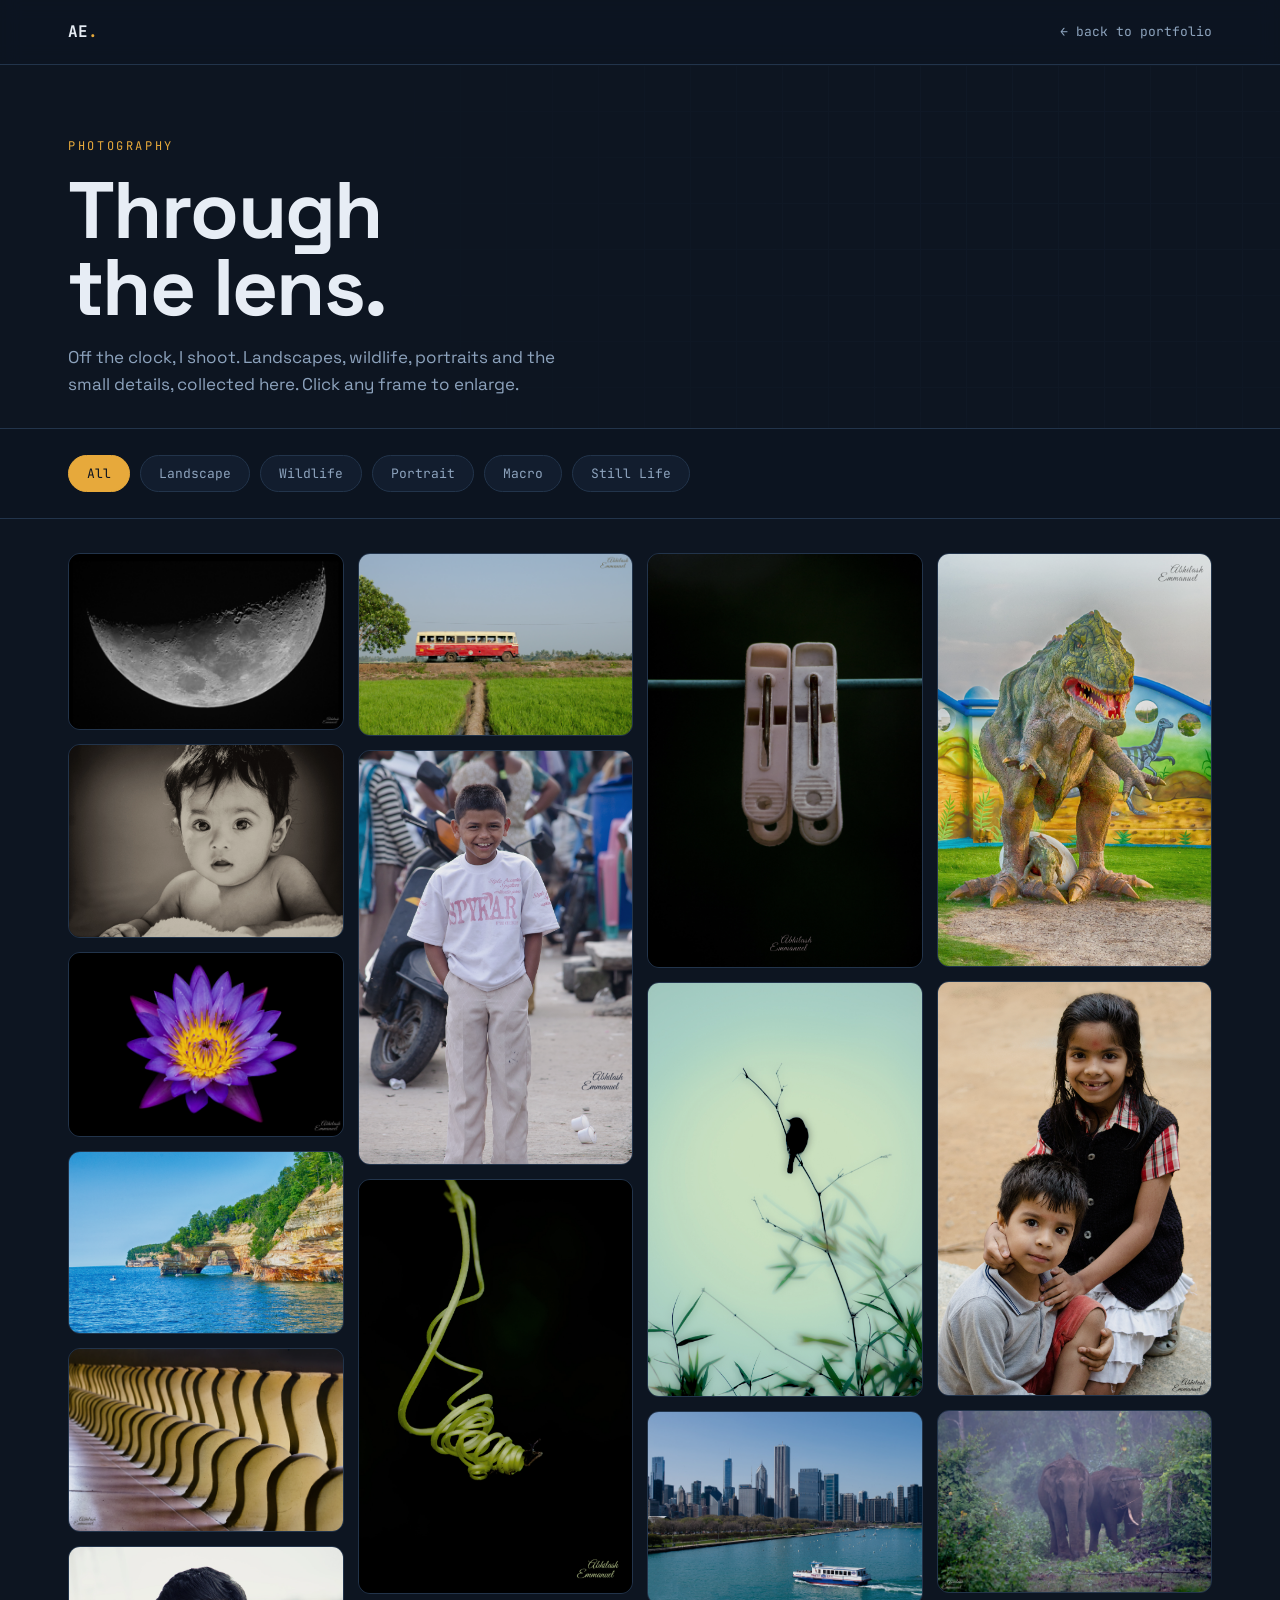
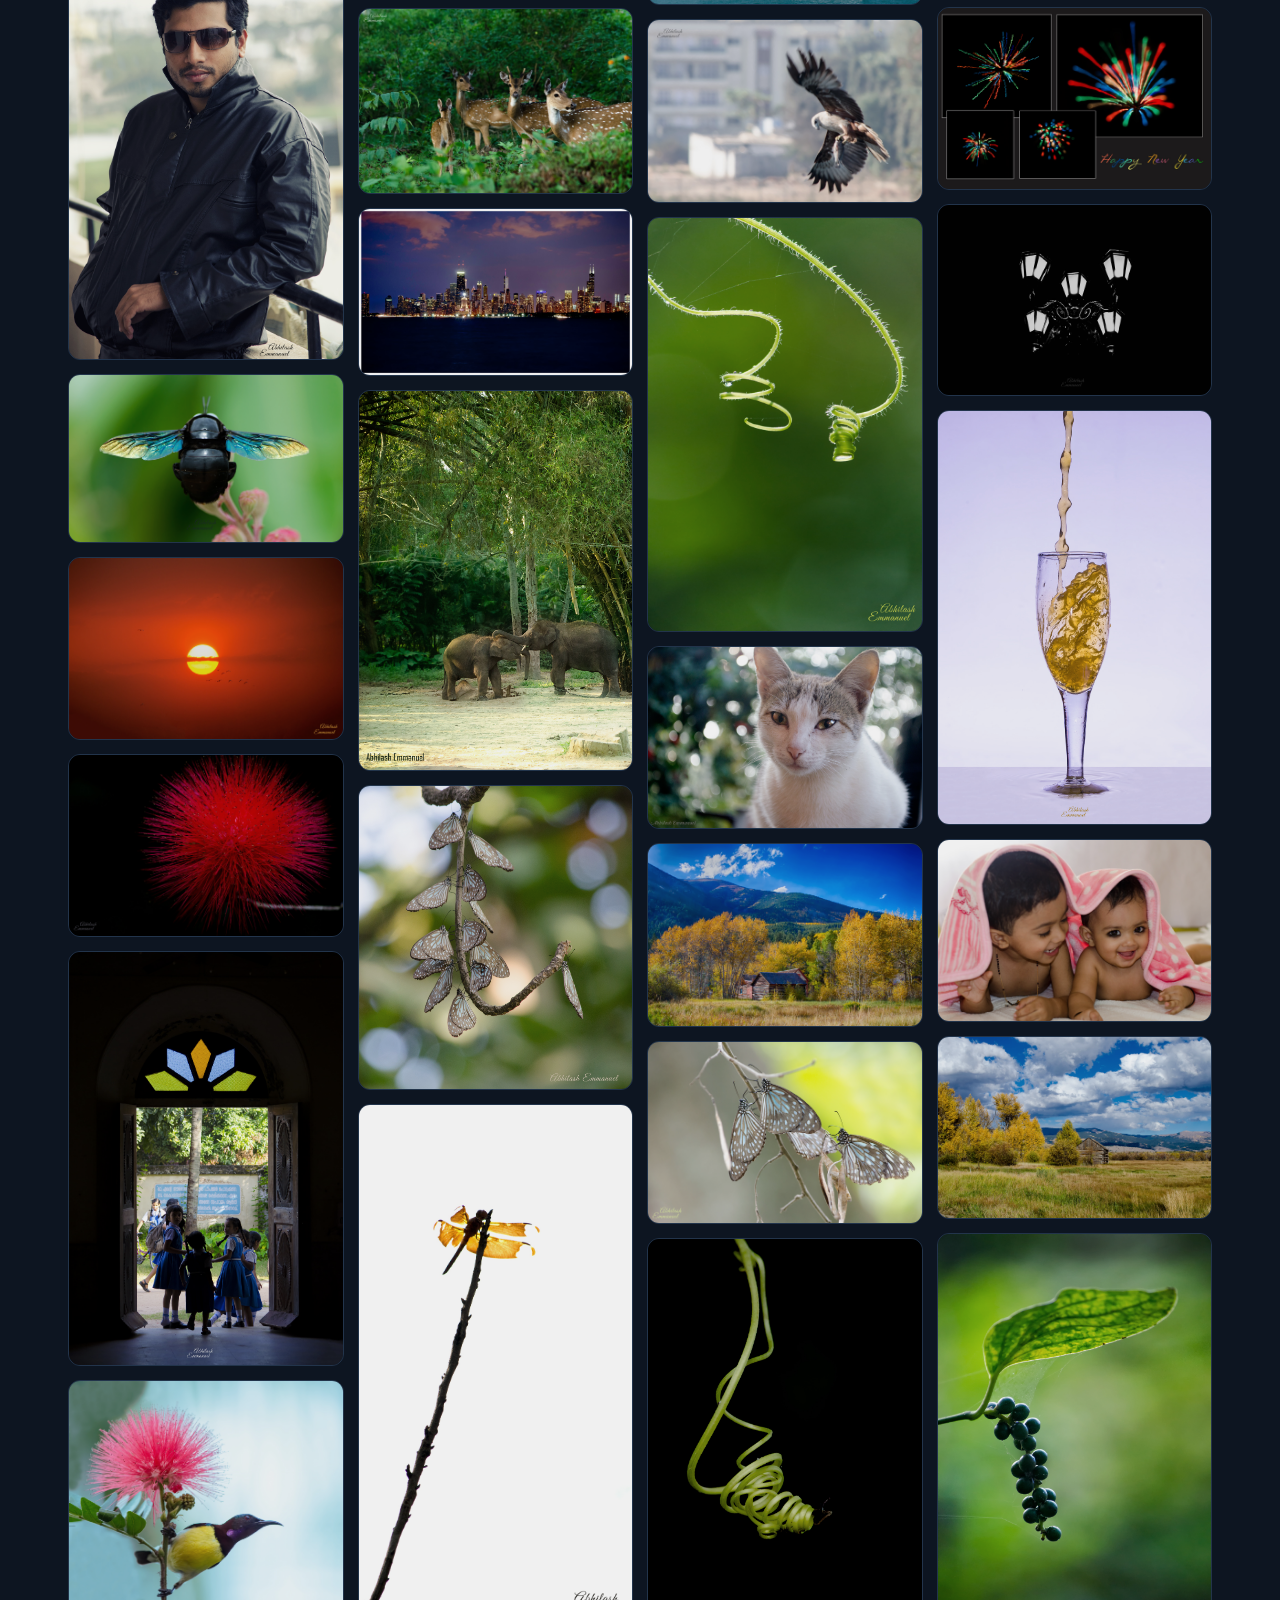
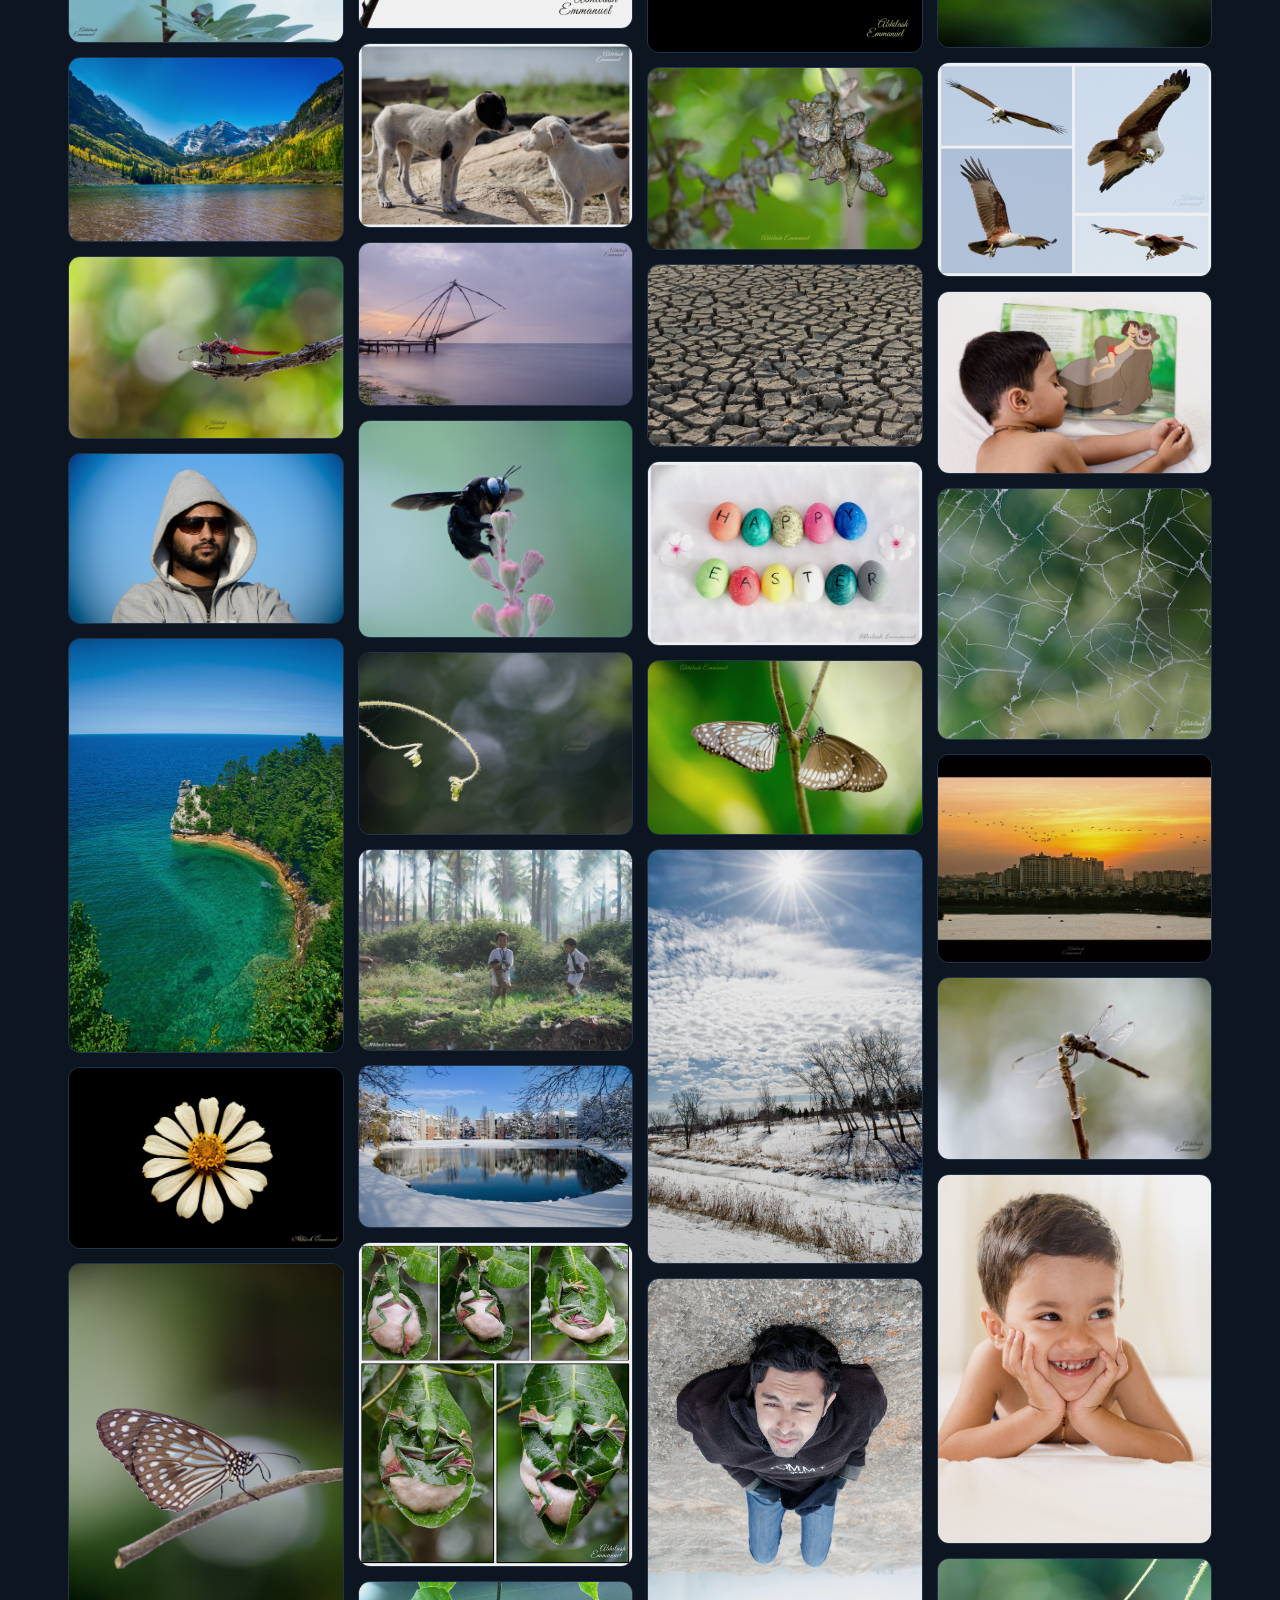
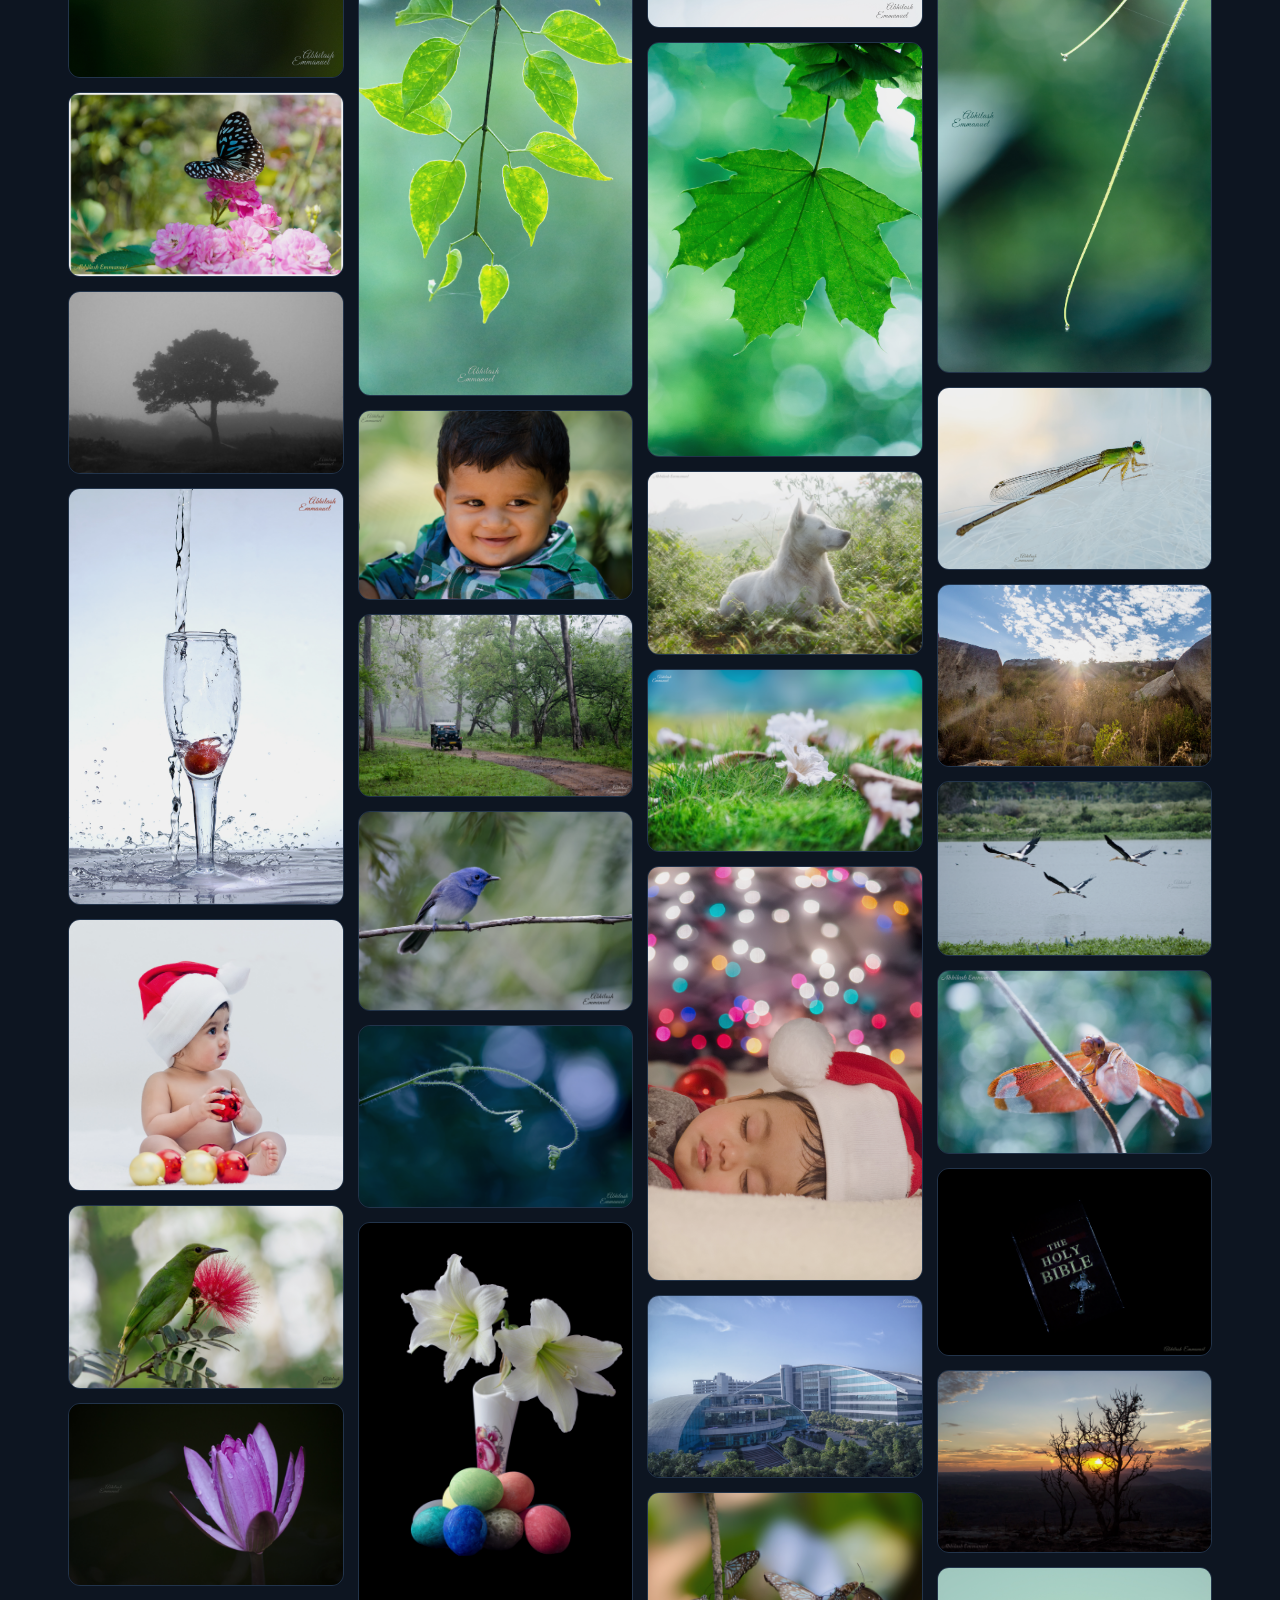
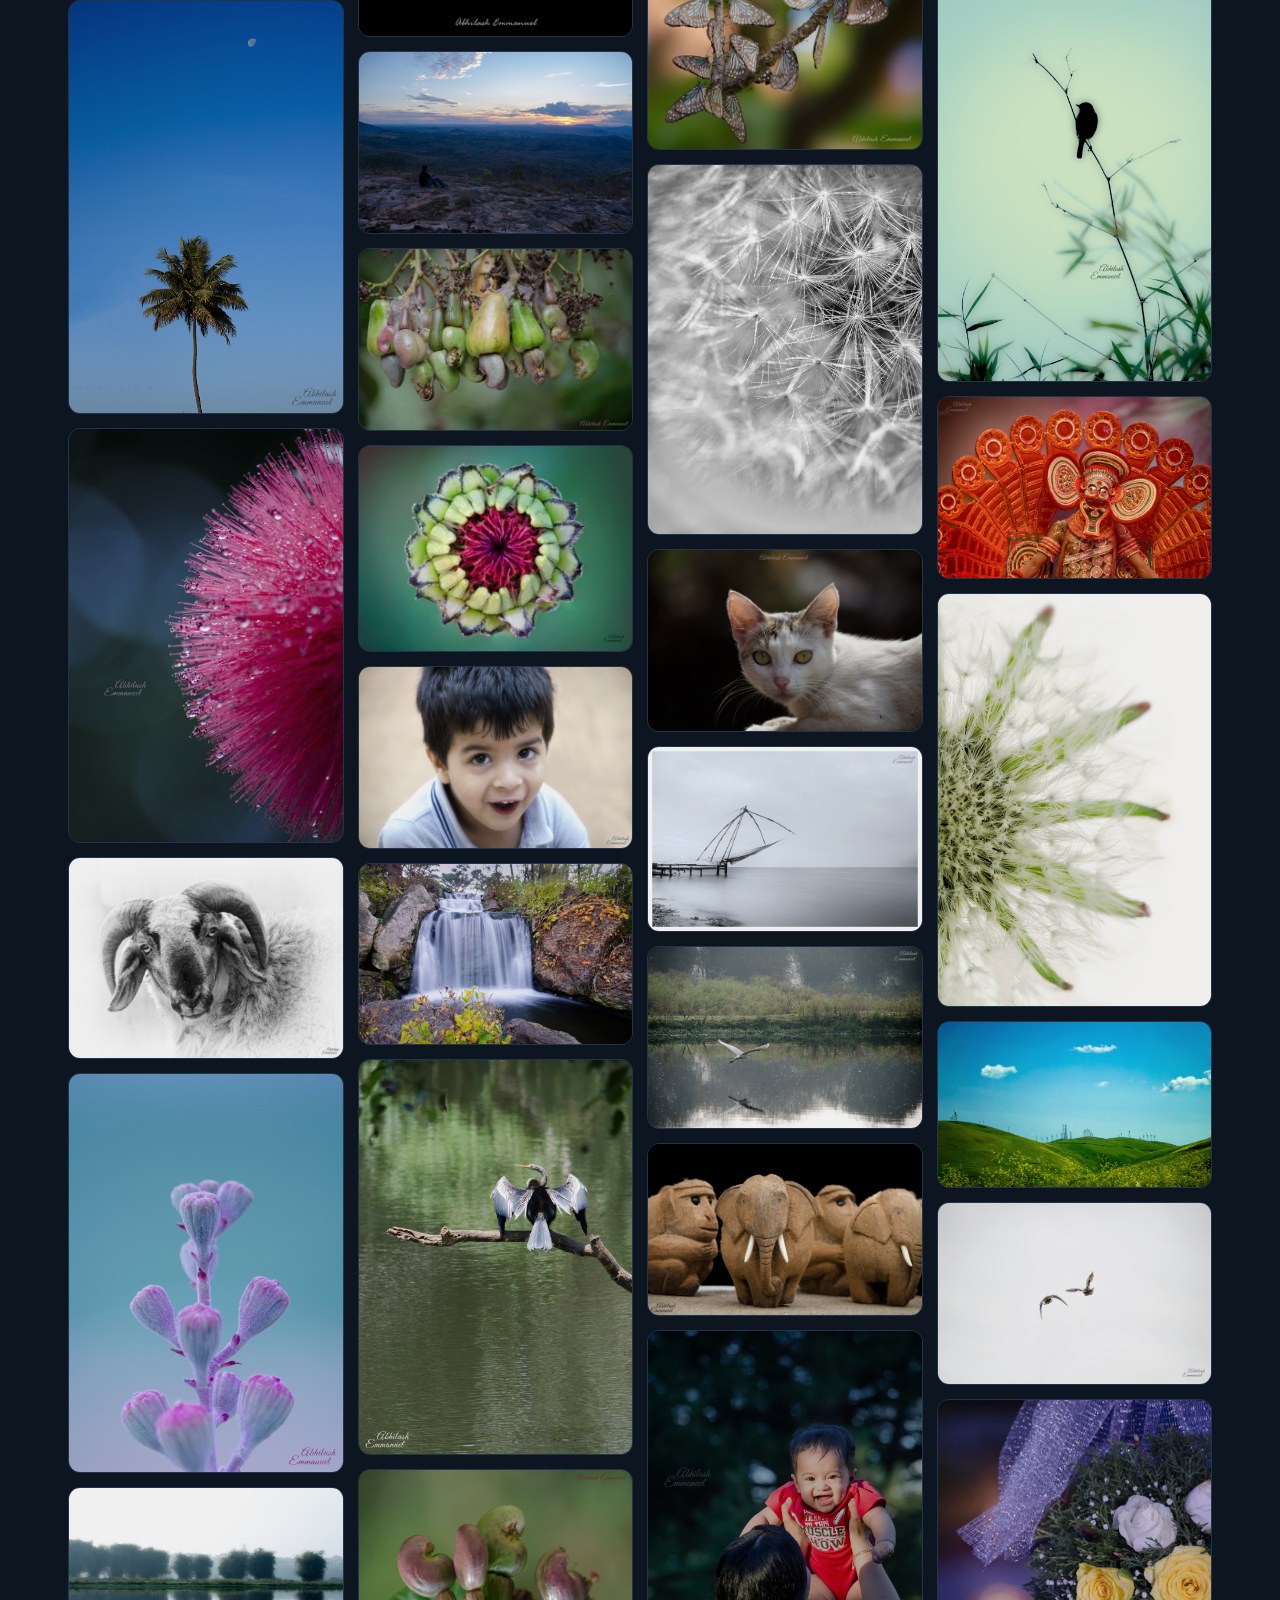
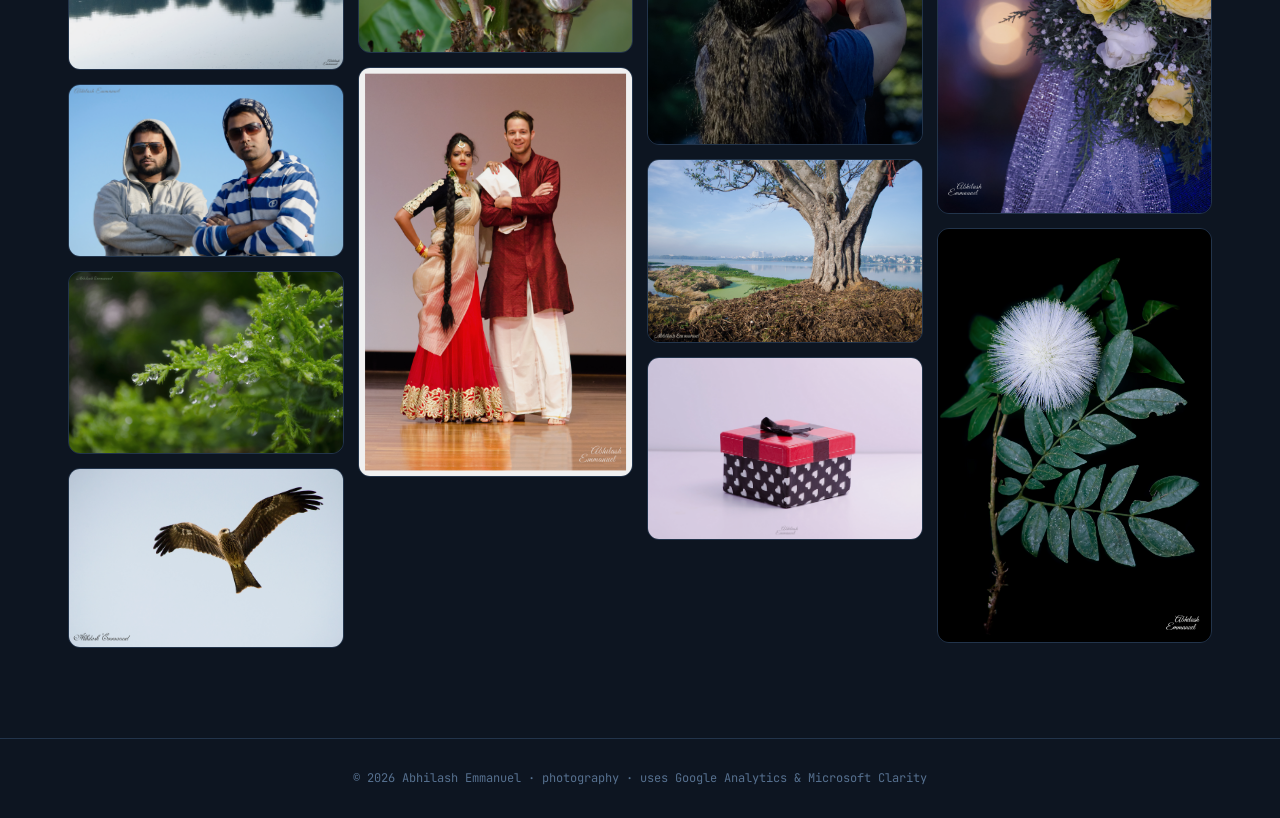
==== commit 1ddc9709: "Add Still Life category, recategorize photos, fix Weathered crop, typewriter hint photography.html: " ====
--- a/photography.html
+++ b/photography.html
@@ -38,7 +38,7 @@
 
 nav{position:sticky;top:0;z-index:80;background:rgba(13,21,33,.82);backdrop-filter:blur(10px);border-bottom:1px solid var(--line)}
 nav .wrap{display:flex;align-items:center;justify-content:space-between;height:64px}
-.brand{font-weight:700}.brand span{color:var(--amber)}
+.brand{font-weight:700;color:inherit;text-decoration:none}.brand span{color:var(--amber)}
 .back{font-family:'JetBrains Mono';font-size:13px;color:var(--muted);transition:color .2s}
 .back:hover{color:var(--amber)}
 
@@ -89,7 +89,7 @@
 <body>
 
 <nav><div class="wrap">
-  <div class="brand mono">AE<span>.</span></div>
+  <a href="index.html" class="brand mono" aria-label="Home">AE<span>.</span></a>
   <a href="index.html" class="back mono">← back to portfolio</a>
 </div></nav>
 
@@ -105,6 +105,7 @@
   <button class="cat" data-cat="wild">Wildlife</button>
   <button class="cat" data-cat="port">Portrait</button>
   <button class="cat" data-cat="macro">Macro</button>
+  <button class="cat" data-cat="still">Still Life</button>
 </div></div>
 
 <section class="gallery"><div class="wrap">
@@ -124,7 +125,7 @@
 /* [category, title, filename] */
 const FRAMES=[
   ['macro',"Moon",'moon.jpg'],
-  ['port',"Baby (B&W)",'Baby_bw.jpg'],
+  ['port',"Baby",'Baby_bw.jpg'],
   ['wild',"Chase for Honey",'Chase-for-Honey.jpg'],
   ['land',"Pictured Rocks",'Pictured Rocks.jpg'],
   ['macro',"Pattern",'Pattern.jpg'],
@@ -137,19 +138,18 @@
   ['land',"Maroon Bells",'maroon bells.jpg'],
   ['macro',"Beauty And The Bokeh",'Beauty-and-the-Bokeh.jpg'],
   ['port',"Sijo",'Sijo.jpg'],
-  ['wild',"Damsel",'damsel.jpg'],
   ['land',"Miners Castle",'Miners Castle.jpg'],
   ['macro',"White Beauty",'white-beauty.jpg'],
-  ['port',"Alone Color",'alone-color.jpg'],
+  ['wild',"Alone",'alone-color.jpg'],
   ['wild',"Butterfly",'butterfly.jpg'],
   ['land',"Misty",'Misty.jpg'],
-  ['macro',"Misjudged",'misjudged.jpg'],
+  ['still',"Misjudged",'misjudged.jpg'],
   ['port',"Baby's First Xmas",'Babys-First-Xmas.jpg'],
   ['wild',"Jerdon's Leafbird",'Jerdon_s-Leafbird.jpg'],
   ['macro',"Nymphaeaceae",'Nymphaeaceae.jpg'],
   ['land',"Miles Apart",'Miles-Apart.jpg'],
-  ['port',"Better Half",'Better Half.jpg'],
-  ['wild',"Eye Contact",'eye-contact.jpg'],
+  ['macro',"Better Half",'Better Half.jpg'],
+  ['port',"Eye Contact",'eye-contact.jpg'],
   ['macro',"Sublime",'sublime.jpg'],
   ['land',"Reflection",'Relection.jpg'],
   ['port',"Bheebha",'bheebha.jpg'],
@@ -160,11 +160,10 @@
   ['macro',"Spiral",'spiral.jpg'],
   ['wild',"Spotted Deer",'Spotted Deer.jpg'],
   ['land',"Chicago Night",'Chicago Night.jpg'],
-  ['port',"Care",'care.jpg'],
-  ['macro',"Drinks Break",'Drinks-Break.jpg'],
+  ['wild',"Care",'care.jpg'],
   ['wild',"Migration",'Migration.jpg'],
   ['macro',"The Last Leaf",'The-Last-Leaf.jpg'],
-  ['port',"Childhood Friends",'Childhood Friends.jpg'],
+  ['wild',"Childhood Friends",'Childhood Friends.jpg'],
   ['land',"Cochin Waves",'Cochin Waves.jpg'],
   ['wild',"Honey, I'm Home",'Honey,-I_m-Home.jpg'],
   ['macro',"Another Curl",'Another-Curl.jpg'],
@@ -176,7 +175,7 @@
   ['land',"A Ride in the Jungle",'A-ride-in-the-jungle.jpg'],
   ['wild',"Blue Bird",'blue-bird.jpg'],
   ['macro',"Bluish Curl",'bluish-curl.jpg'],
-  ['port',"Easter",'easter.jpg'],
+  ['still',"Easter",'easter.jpg'],
   ['land',"Alone In The Valley",'alone-in-the-valley.jpg'],
   ['wild',"Big Family",'big-family.jpg'],
   ['macro',"Bud1",'bud1.jpg'],
@@ -185,19 +184,18 @@
   ['wild',"Bird",'bird.jpg'],
   ['macro',"Cashew",'Cashew.jpg'],
   ['port',"Fashion3",'fashion3.jpg'],
-  ['macro',"Clipart",'clipart.jpg'],
+  ['still',"Clipart",'clipart.jpg'],
   ['wild',"Birdie",'birdie.jpg'],
   ['land',"Chicago",'Chicago.jpg'],
-  ['port',"Fishing",'fishing.jpg'],
+  ['wild',"Fishing",'fishing.jpg'],
   ['macro',"Curly",'curly.jpg'],
   ['wild',"Catface",'catface.jpg'],
   ['land',"Forest Hut",'Forest hut.jpg'],
-  ['port',"Getogether",'getogether.jpg'],
+  ['wild',"Getogether",'getogether.jpg'],
   ['macro',"Dark Curls",'dark curls.jpg'],
   ['wild',"Congregation",'congregation.jpg'],
   ['land',"Height Of Summer",'height-of-summer.jpg'],
-  ['port',"Happy Easter",'happy easter.jpg'],
-  ['macro',"Tendril",'df.jpg'],
+  ['still',"Happy Easter",'happy easter.jpg'],
   ['wild',"Duo",'duo.jpg'],
   ['land',"In the Land of Whites",'In the land of whites.jpg'],
   ['port',"Portrait",'kp.jpg'],
@@ -211,15 +209,16 @@
   ['port',"Looks",'looks.jpg'],
   ['land',"Kochi",'Kochi.jpg'],
   ['wild',"Free Bird",'Free Bird.jpg'],
-  ['macro',"Handicraft",'Handicraft.jpg'],
+  ['still',"Handicraft",'Handicraft.jpg'],
   ['port',"Play Time",'play time.jpg'],
   ['land',"Lake View",'lake view.jpg'],
-  ['macro',"Happy Valentine's Day",'Happy Valentine_s Day.jpg'],
-  ['wild',"Jurassic",'Jurassic.jpg'],
+  ['still',"Happy Valentine's Day",'Happy Valentine_s Day.jpg'],
+  ['still',"Jurassic",'Jurassic.jpg'],
   ['port',"Sibling",'sibling.jpg'],
-  ['land',"Morning Walk",'MorningWalk.jpg'],
+  ['wild',"Morning Walk",'MorningWalk.jpg'],
   ['macro',"New Year",'HNY.jpg'],
-  ['wild',"Lightly",'lightly.jpg'],
+  ['still',"Lightly",'lightly.jpg'],
+  ['still',"Drinks Break",'Drinks-Break.jpg'],
   ['port',"Siblings",'siblings.jpg'],
   ['land',"Sky Land",'sky land.jpg'],
   ['macro',"Pepper",'Pepper.jpg'],
@@ -230,20 +229,21 @@
   ['wild',"Shall I Come With You",'Shall I come with u.jpg'],
   ['port',"Smile Always",'smile always.jpg'],
   ['macro',"Strings",'Strings.jpg'],
+  ['macro',"Damsel",'damsel.jpg'],
   ['land',"Sun Through",'sun-through.jpg'],
   ['wild',"Synchro",'synchro.jpg'],
-  ['port',"Smiling Beauty",'smiling beauty.jpg'],
-  ['macro',"The Holy Bible",'the-holy-bible.jpg'],
+  ['wild',"Smiling Beauty",'smiling beauty.jpg'],
+  ['still',"The Holy Bible",'the-holy-bible.jpg'],
   ['land',"Sun Tree",'sun-tree.jpg'],
   ['wild',"The Painted Bird",'The Painted Bird.jpg'],
   ['port',"Theyyam",'theyyam.jpg'],
   ['macro',"The Other Half",'The-Other-Half.jpg'],
   ['land',"Hills",'wp.jpg'],
   ['wild',"Up & Down",'up&down.jpg'],
-  ['port',"Wedding Dreams",'Wedding Dreams.jpg'],
+  ['still',"Wedding Dreams",'Wedding Dreams.jpg'],
   ['macro',"White In The Dark",'white in the dark.jpg']
 ];
-const LABELS={land:'landscape',wild:'wildlife',port:'portrait',macro:'macro'};
+const LABELS={land:'landscape',wild:'wildlife',port:'portrait',macro:'macro',still:'still life'};
 const src=f=>'assets/photography/'+encodeURIComponent(f);
 const cols=document.getElementById('cols');
 let view=[];   // currently rendered frames
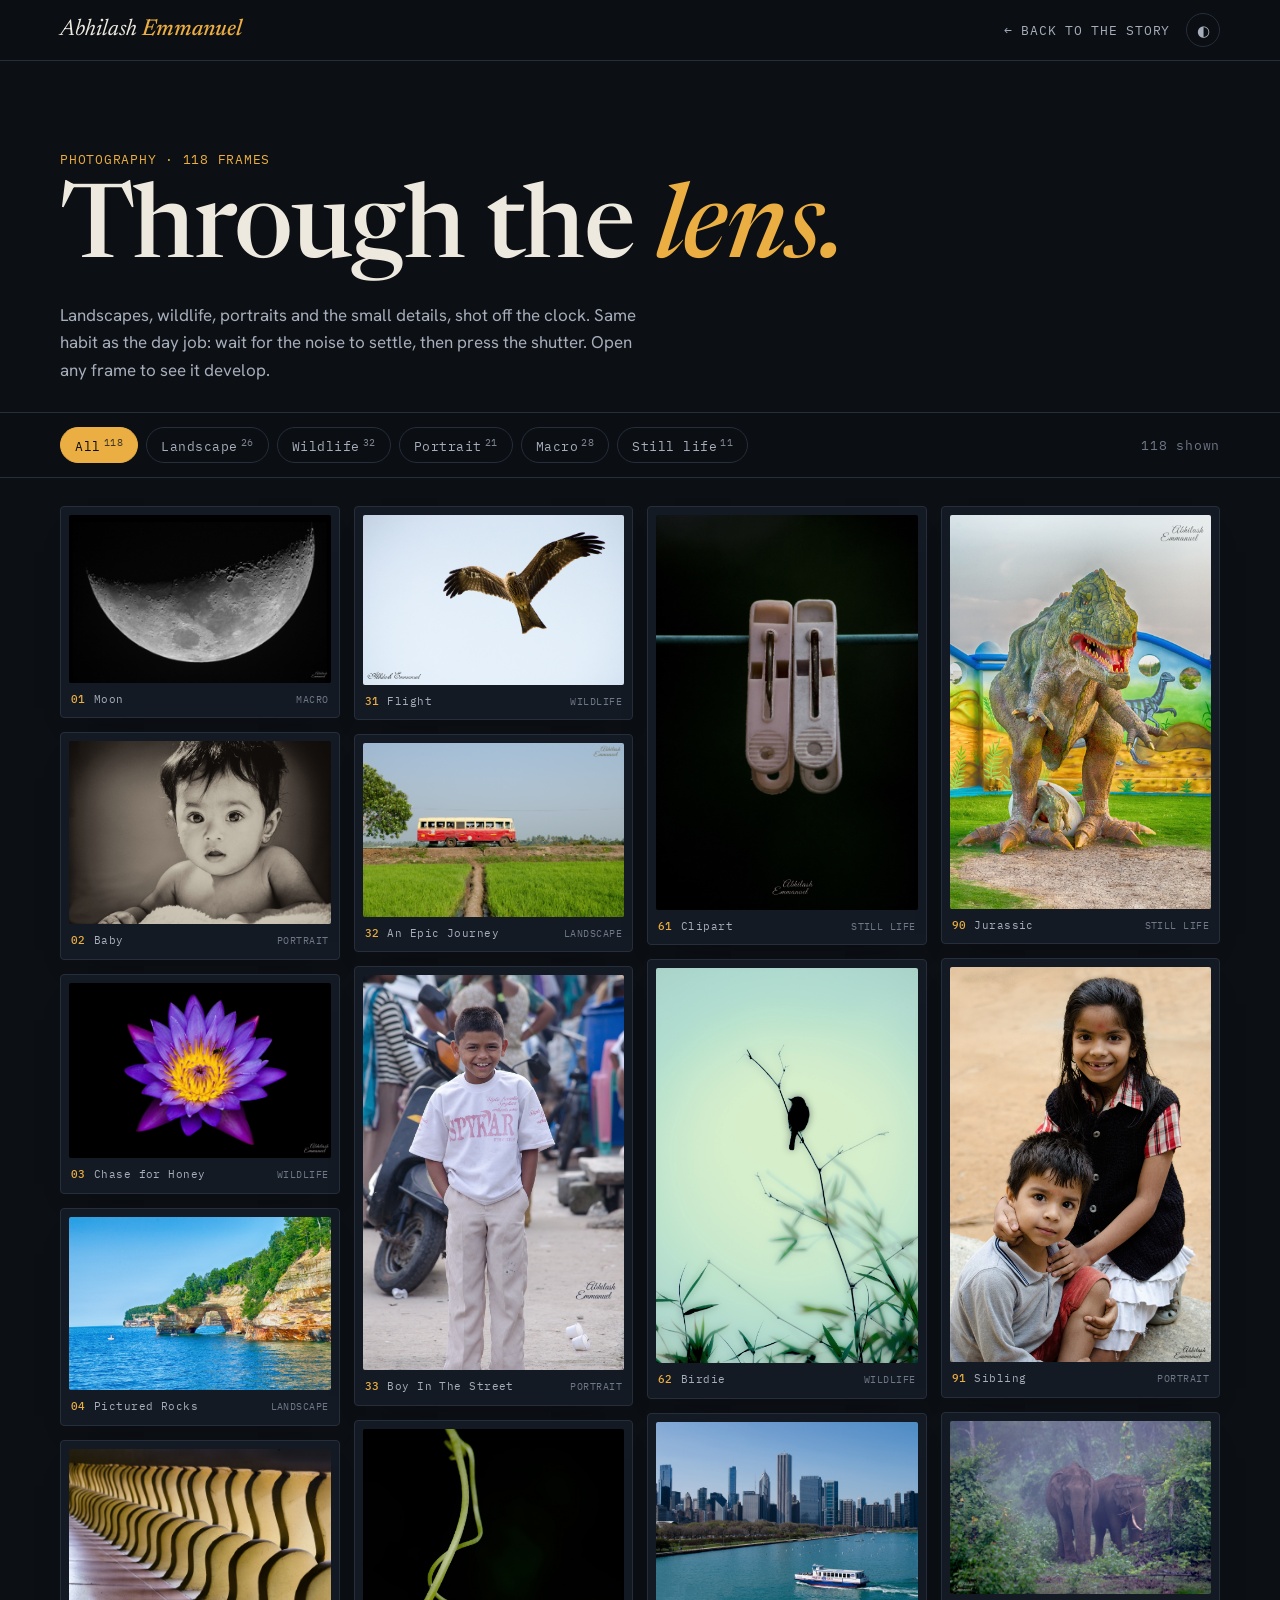
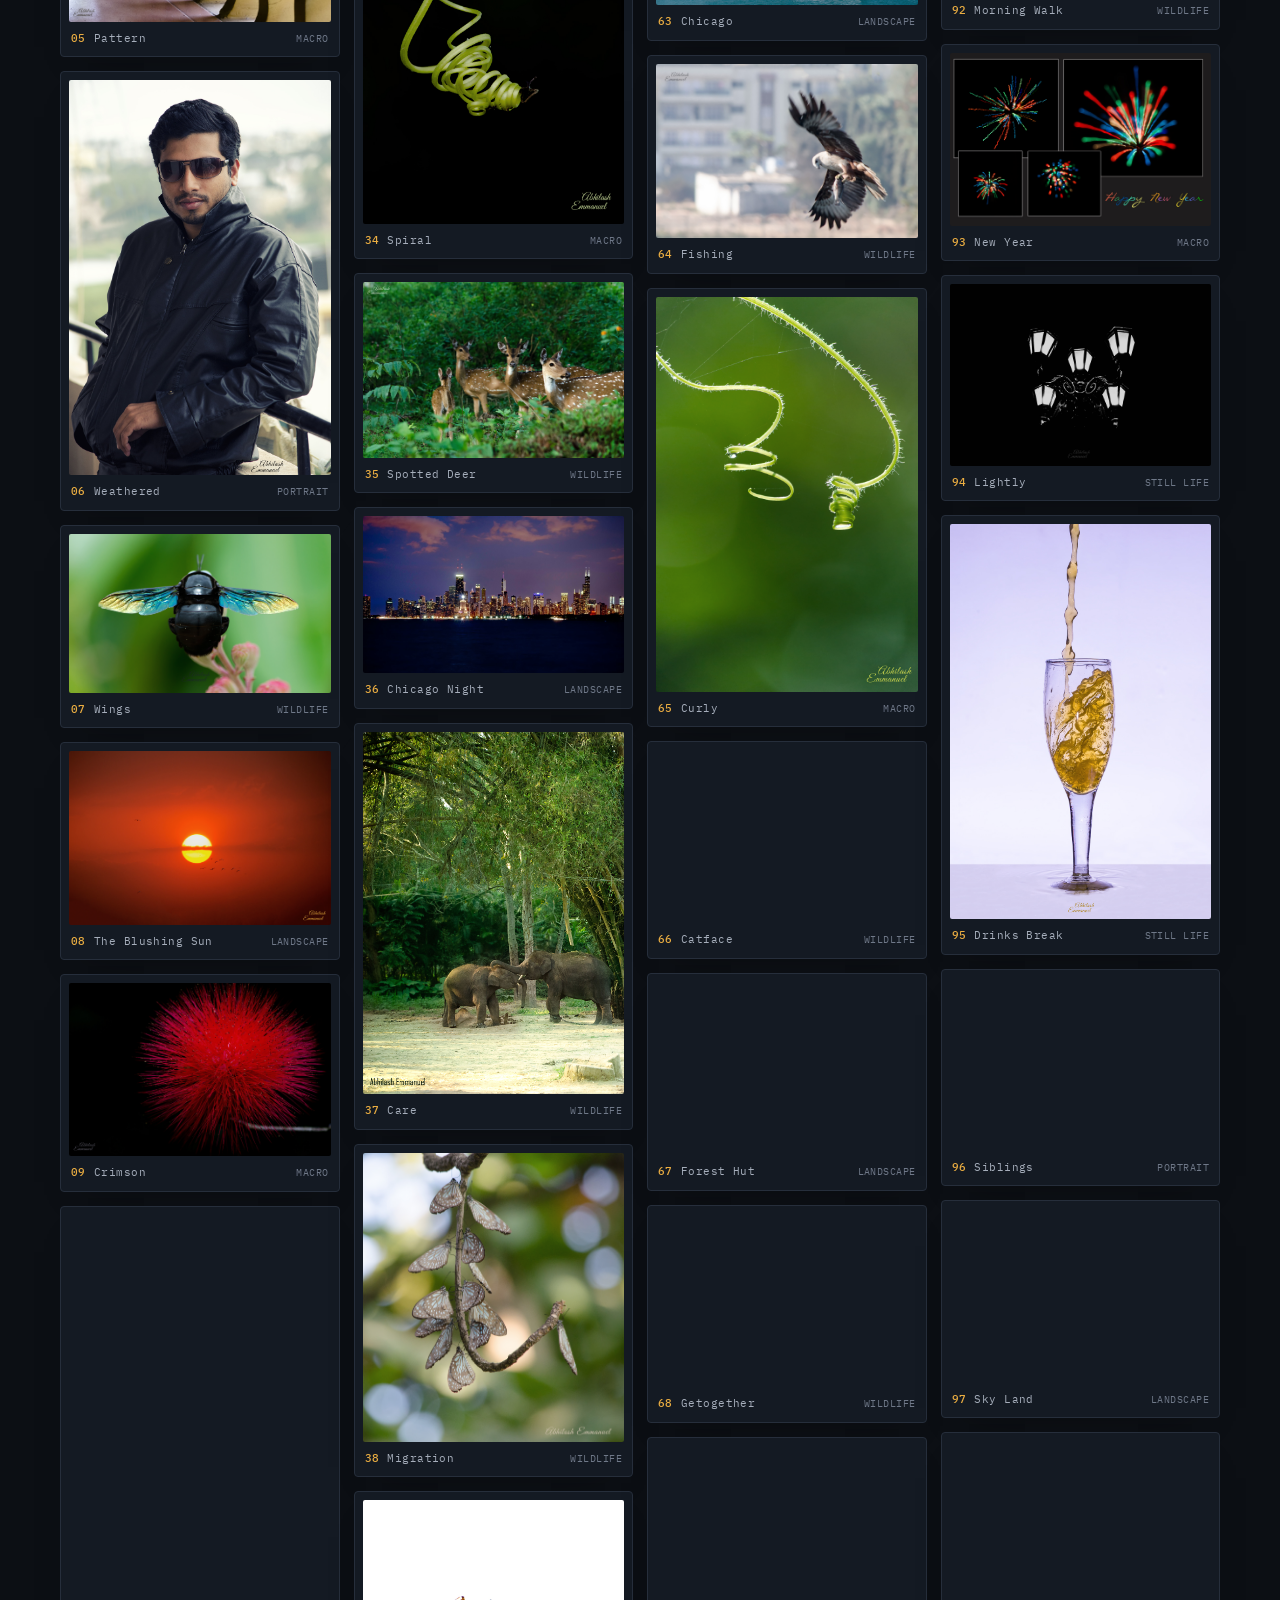
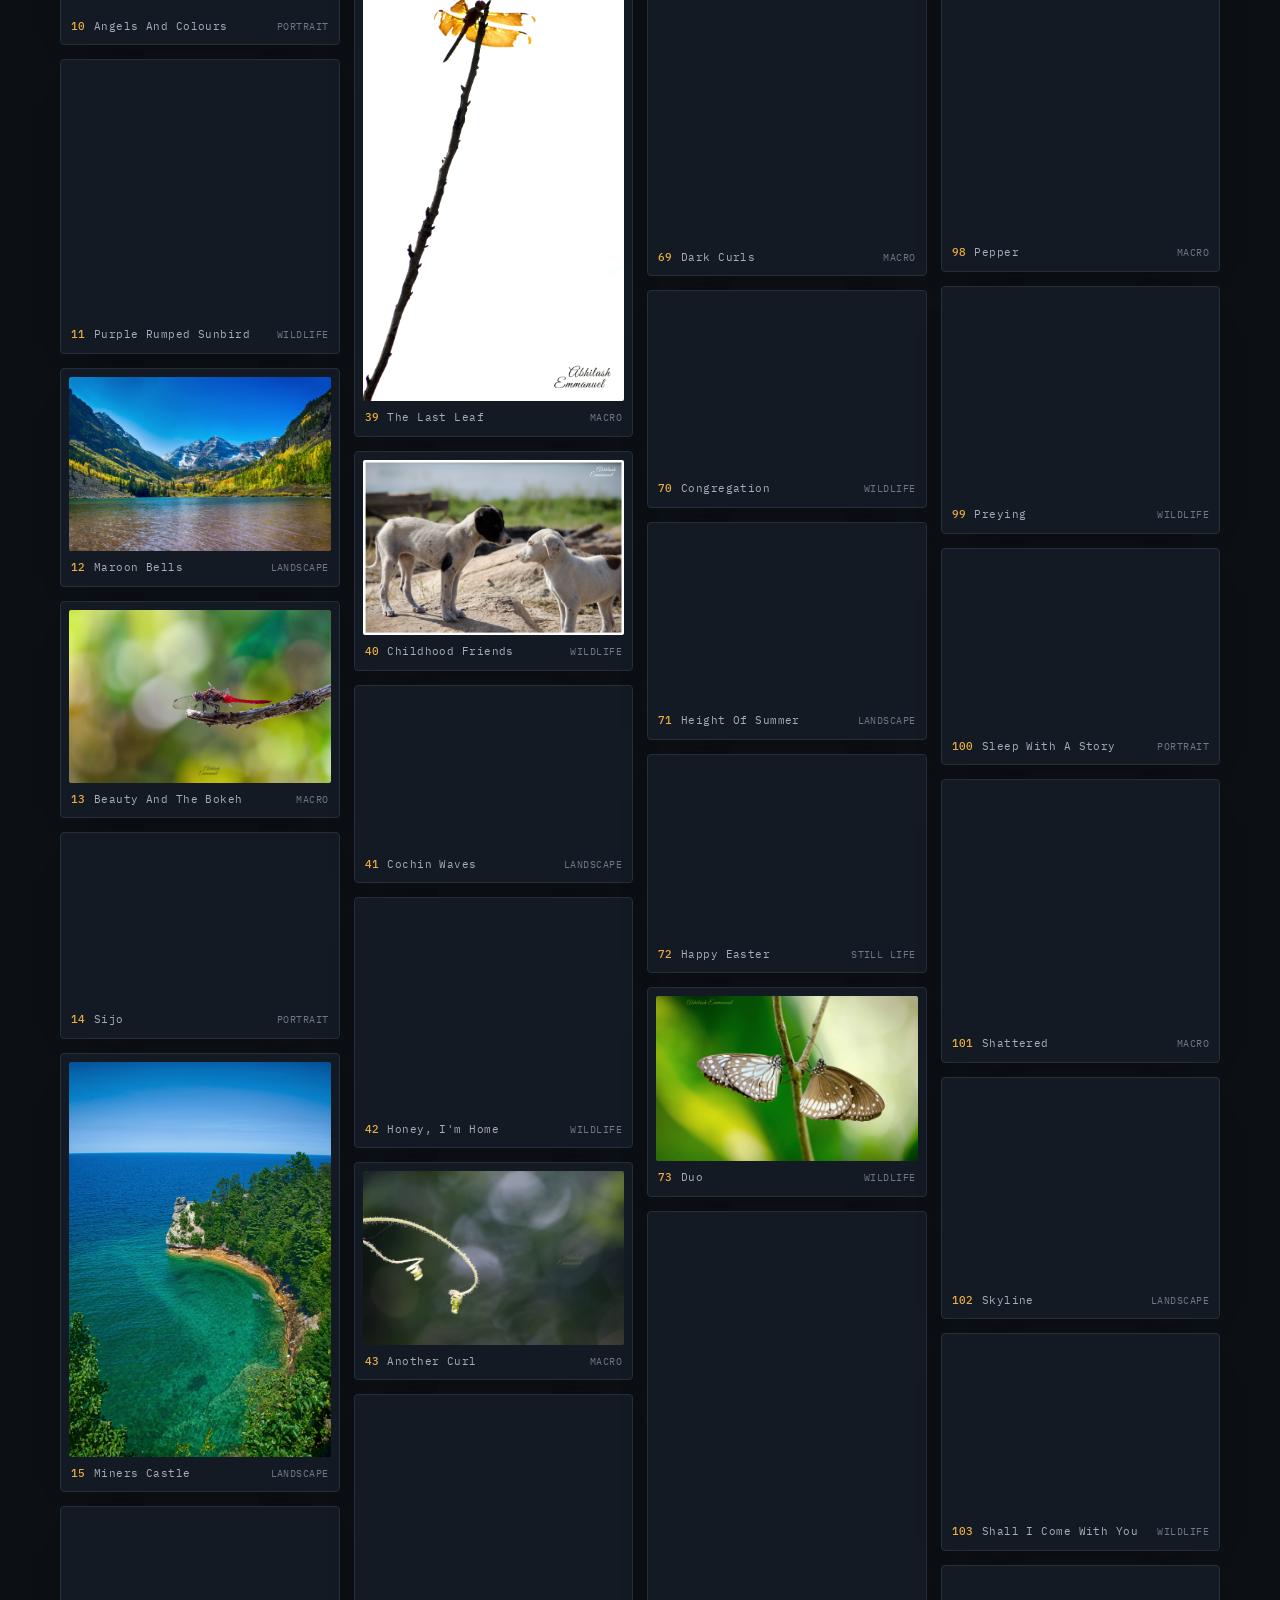
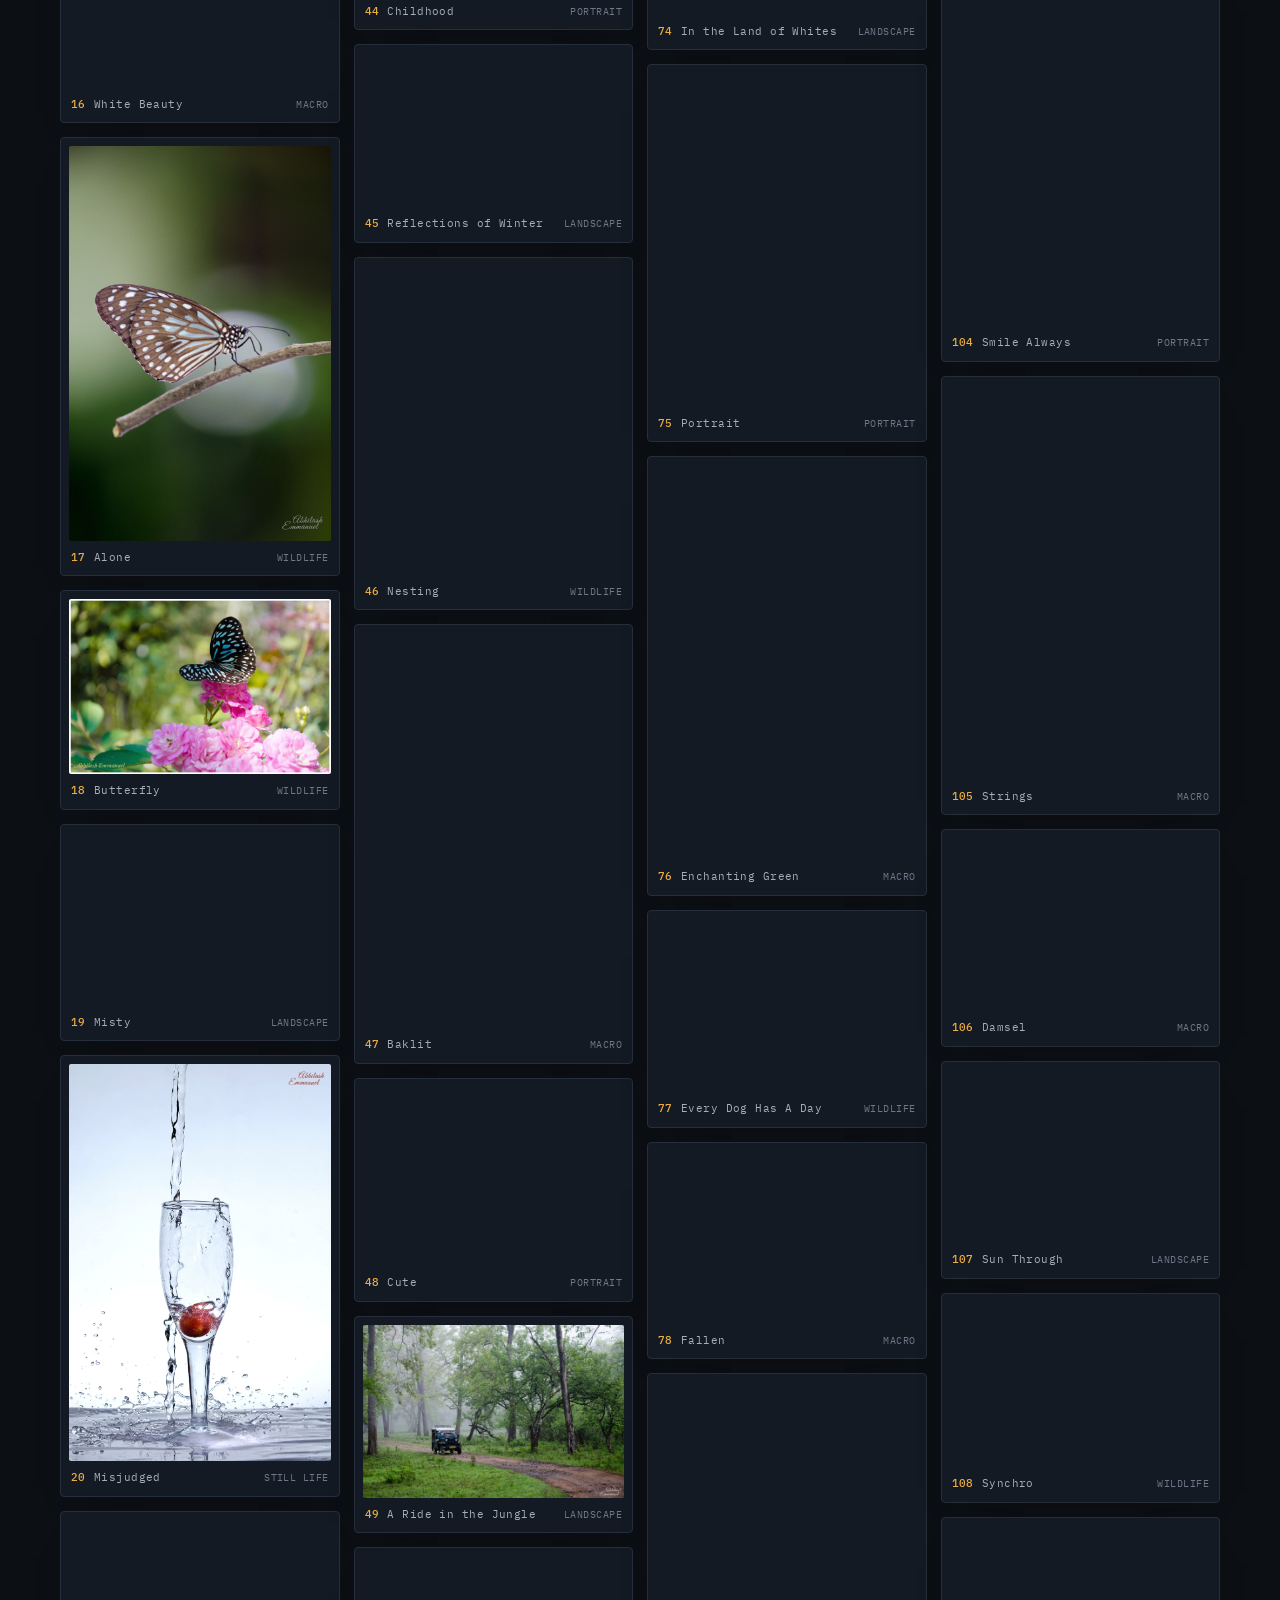
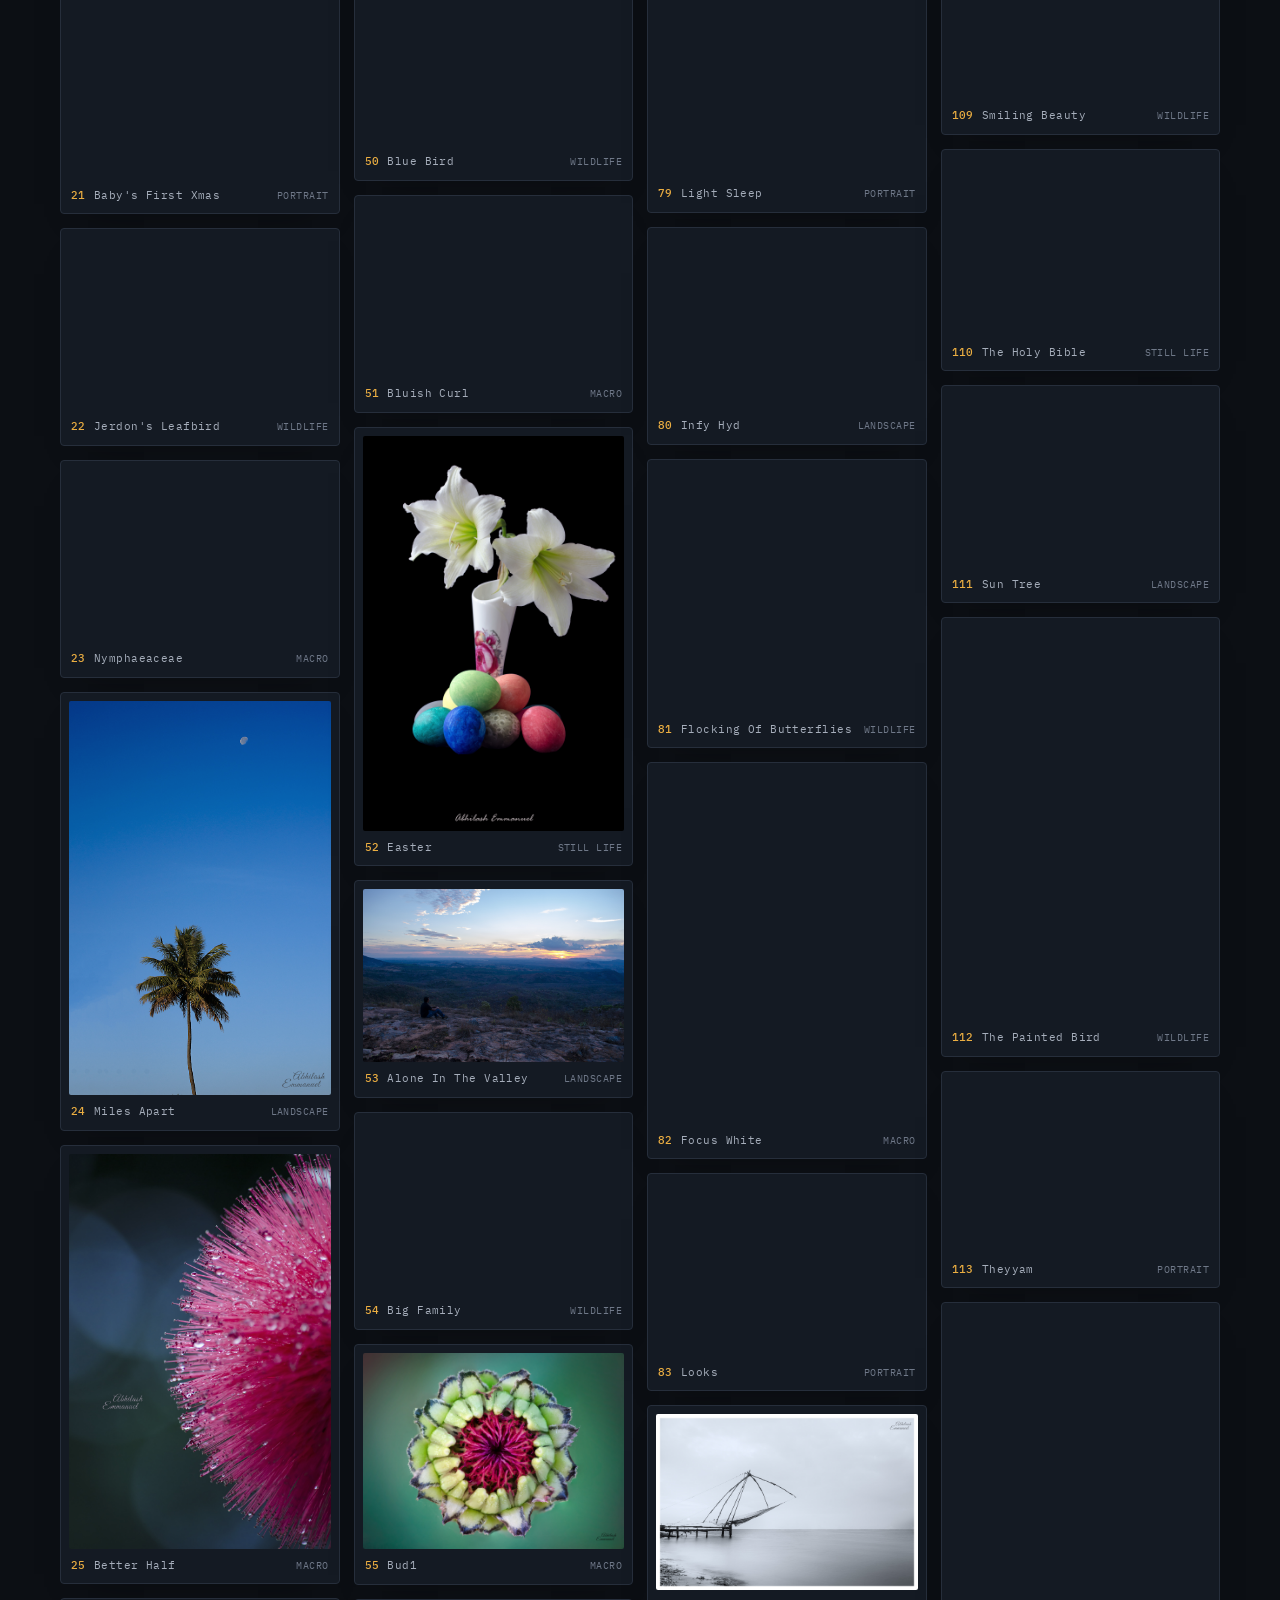
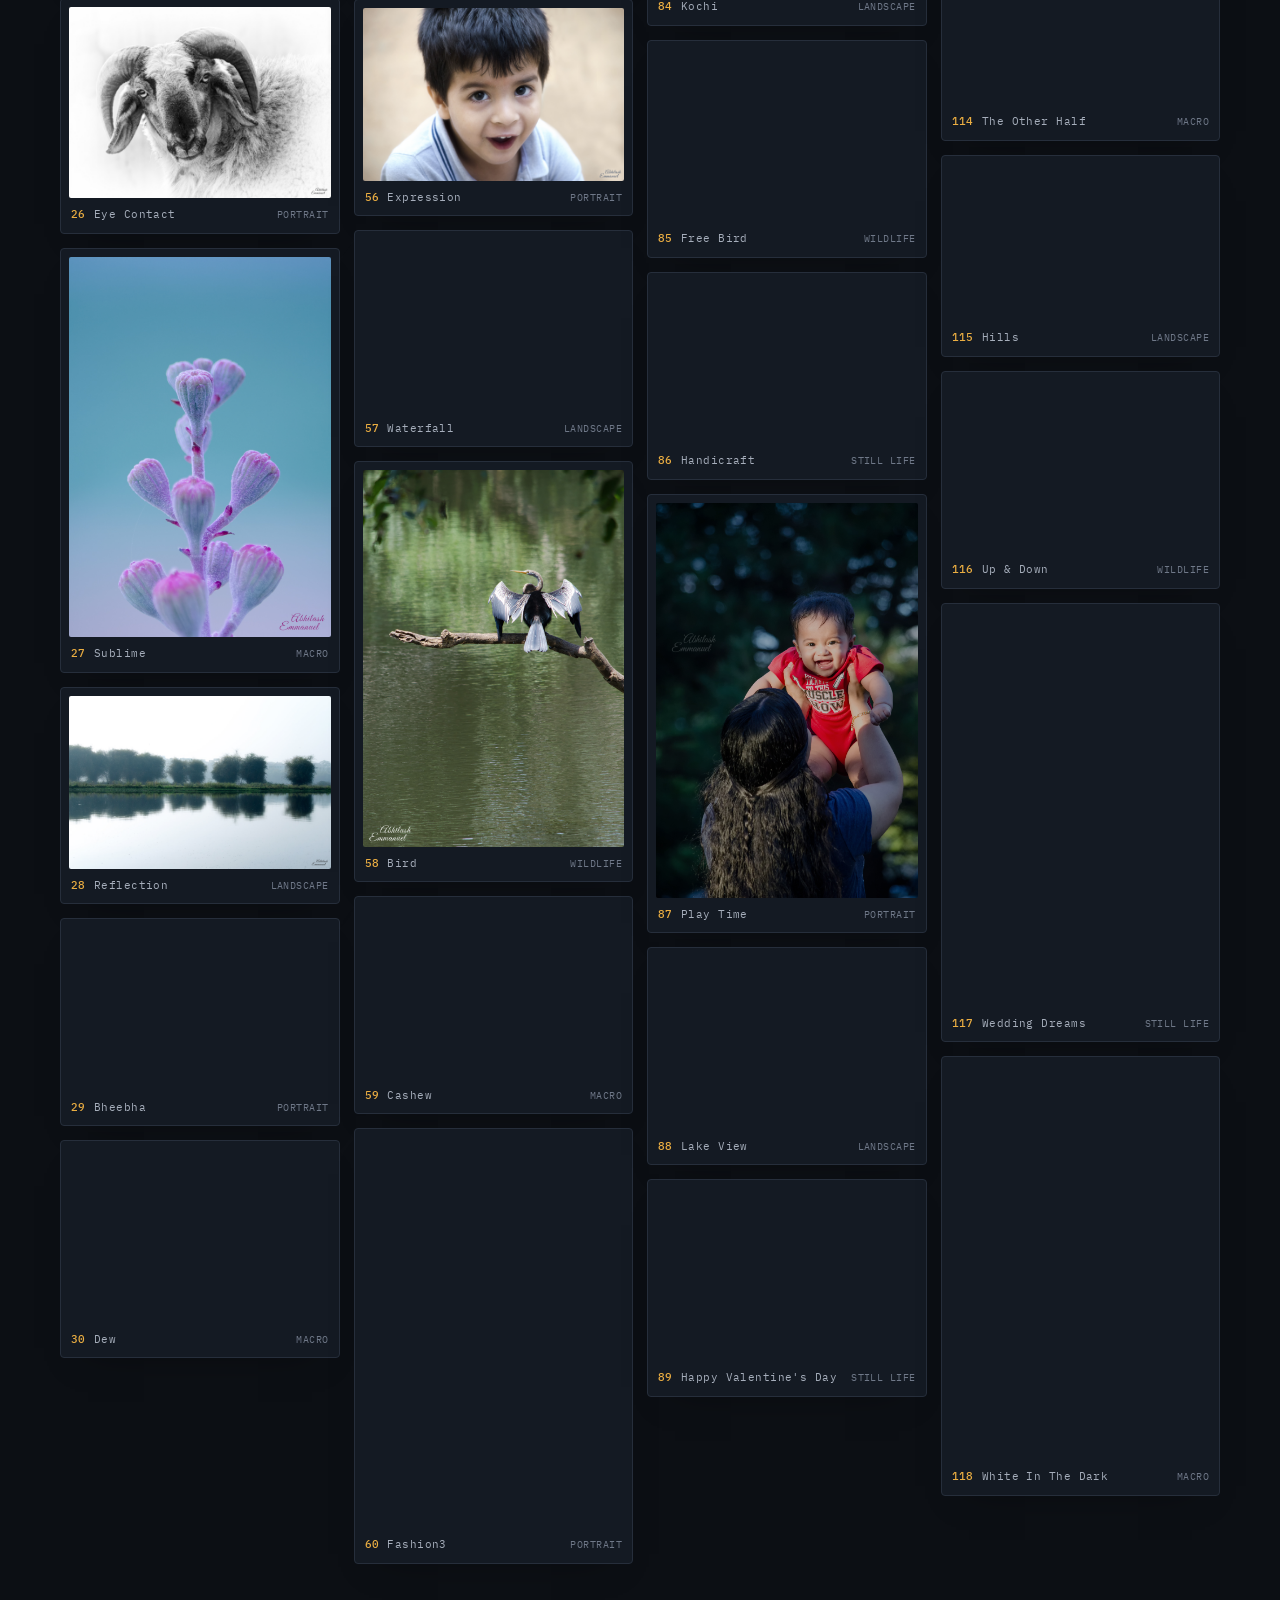
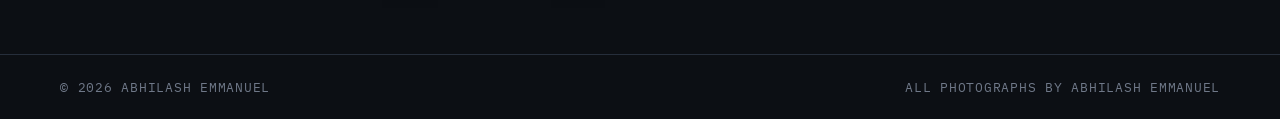
==== commit 1fae16ee: "Redesign portfolio as "Noise to Signal" story Replace the home page with a story-led design: a WebGL" ====
--- a/photography.html
+++ b/photography.html
@@ -2,9 +2,10 @@
 <html lang="en">
 <head>
 <meta charset="UTF-8">
-<meta name="viewport" content="width=device-width, initial-scale=1.0">
-<title>Photography — Abhilash Emmanuel</title>
-<meta name="description" content="Photography by Abhilash Emmanuel — landscapes, wildlife, portraits and the small details.">
+<meta name="viewport" content="width=device-width, initial-scale=1.0, viewport-fit=cover">
+<meta name="theme-color" content="#0c0f14">
+<title>Photography · Abhilash Emmanuel</title>
+<meta name="description" content="Photography by Abhilash Emmanuel: landscapes, wildlife, portraits and the small details.">
 <link rel="icon" href="assets/favicon.svg" type="image/svg+xml">
 <link rel="icon" href="assets/favicon.ico" sizes="any">
 <!-- Google Analytics (GA4) -->
@@ -19,268 +20,230 @@
 <script type="text/javascript">
   (function(c,l,a,r,i,t,y){c[a]=c[a]||function(){(c[a].q=c[a].q||[]).push(arguments)};t=l.createElement(r);t.async=1;t.src="https://www.clarity.ms/tag/"+i;y=l.getElementsByTagName(r)[0];y.parentNode.insertBefore(t,y);})(window,document,"clarity","script","xcfkmgnenl");
 </script>
+<meta property="og:title" content="Photography · Abhilash Emmanuel">
+<meta property="og:description" content="Landscapes, wildlife, portraits and the small details.">
+<meta property="og:image" content="https://abhilashemmanuel.com/assets/propic.jpg">
+<meta property="og:type" content="website">
 <link rel="preconnect" href="https://fonts.googleapis.com">
 <link rel="preconnect" href="https://fonts.gstatic.com" crossorigin>
-<link href="https://fonts.googleapis.com/css2?family=Space+Grotesk:wght@400;500;700&family=JetBrains+Mono:wght@400;500;700&display=swap" rel="stylesheet">
+<link rel="stylesheet" href="https://fonts.googleapis.com/css2?family=Newsreader:ital,opsz,wght@0,6..72,400..600;1,6..72,400..600&family=Hanken+Grotesk:wght@400;500;600&family=IBM+Plex+Mono:wght@400;500&display=swap">
 <style>
+/* Layout: a contact sheet of every frame. Filters on top, masonry below, a lightbox where each photo develops out of noise. */
 :root{
-  --ink:#0d1521; --ink-2:#121d2e; --ink-3:#16243a; --line:#22344b; --line-2:#2c4262;
-  --text:#e7edf5; --muted:#8da3bd; --faint:#56708f; --amber:#e7a93b; --amber-soft:#f2c878;
+  --bg:#0c0f14; --bg-2:#141a23; --line:#262e3b; --fg:#eee9df; --muted:#a6aebb; --faint:#6f7888;
+  --accent:#ebae42; --accent-ink:#0c0f14;
+  --display:'Newsreader',Georgia,'Times New Roman',serif;
+  --body:'Hanken Grotesk',system-ui,-apple-system,'Segoe UI',sans-serif;
+  --mono:'IBM Plex Mono',ui-monospace,Menlo,Consolas,monospace;
+  color-scheme:dark;
 }
-*{margin:0;padding:0;box-sizing:border-box}
-html{scroll-behavior:smooth}
-body{background:var(--ink);color:var(--text);font-family:'Space Grotesk',sans-serif;line-height:1.6;-webkit-font-smoothing:antialiased}
-.mono{font-family:'JetBrains Mono',monospace}
-.wrap{max-width:1200px;margin:0 auto;padding:0 28px}
-a{color:inherit;text-decoration:none}
-::selection{background:var(--amber);color:var(--ink)}
+:root[data-theme="light"]{
+  --bg:#f3f0ea; --bg-2:#e9e4da; --line:#d4cdc0; --fg:#15171c; --muted:#4f5562; --faint:#7d838e;
+  --accent:#9c5f0c; --accent-ink:#f3f0ea; color-scheme:light}
+:root{padding-top:env(safe-area-inset-top,0px);padding-bottom:env(safe-area-inset-bottom,0px)}
+*{box-sizing:border-box}
+body{margin:0;background:var(--bg);color:var(--fg);font-family:var(--body);font-size:17px;line-height:1.6;-webkit-font-smoothing:antialiased;overflow-x:hidden}
+a{color:inherit}
+a:focus-visible,button:focus-visible{outline:2px solid var(--accent);outline-offset:3px;border-radius:4px}
 img{max-width:100%;display:block}
-
-nav{position:sticky;top:0;z-index:80;background:rgba(13,21,33,.82);backdrop-filter:blur(10px);border-bottom:1px solid var(--line)}
-nav .wrap{display:flex;align-items:center;justify-content:space-between;height:64px}
-.brand{font-weight:700;color:inherit;text-decoration:none}.brand span{color:var(--amber)}
-.back{font-family:'JetBrains Mono';font-size:13px;color:var(--muted);transition:color .2s}
-.back:hover{color:var(--amber)}
-
-.head{padding:72px 0 30px;border-bottom:1px solid var(--line);position:relative;overflow:hidden}
-.head::before{content:"";position:absolute;inset:0;background-image:linear-gradient(var(--line) 1px,transparent 1px),linear-gradient(90deg,var(--line) 1px,transparent 1px);background-size:46px 46px;opacity:.14;mask-image:radial-gradient(circle at 80% 30%,#000,transparent 70%)}
-.head .wrap{position:relative}
-.head .eyebrow{font-family:'JetBrains Mono';font-size:12px;letter-spacing:.22em;color:var(--amber);text-transform:uppercase;margin-bottom:16px}
-.head h1{font-size:clamp(40px,7vw,80px);font-weight:700;letter-spacing:-.02em;line-height:.96}
-.head p{color:var(--muted);margin-top:18px;max-width:520px;font-size:17px}
-
-.controls{padding:26px 0;position:sticky;top:64px;z-index:40;background:rgba(13,21,33,.9);backdrop-filter:blur(8px);border-bottom:1px solid var(--line)}
-.controls .wrap{display:flex;gap:10px;flex-wrap:wrap}
-.cat{font-family:'JetBrains Mono';font-size:13px;border:1px solid var(--line);background:var(--ink-2);color:var(--muted);padding:9px 18px;border-radius:30px;cursor:pointer;transition:all .15s}
-.cat:hover{border-color:var(--line-2);color:var(--text)}
-.cat.on{background:var(--amber);color:var(--ink);border-color:var(--amber)}
-
-.gallery{padding:34px 0 90px}
-.cols{columns:4;column-gap:14px}
-.tile{break-inside:avoid;margin-bottom:14px;border-radius:12px;overflow:hidden;border:1px solid var(--line);background:var(--ink-2);position:relative;cursor:pointer;transition:transform .25s,border-color .25s}
-.tile:hover{transform:translateY(-4px);border-color:var(--line-2)}
-.tile img{width:100%;display:block;filter:grayscale(.1) brightness(.94);transition:filter .3s}
-.tile:hover img{filter:none}
-.tile .meta{position:absolute;left:0;right:0;bottom:0;padding:14px;background:linear-gradient(transparent,rgba(13,21,33,.92));opacity:0;transition:opacity .25s}
-.tile:hover .meta{opacity:1}
-.tile .meta .t{font-size:14px;font-weight:500}
-.tile .meta .c{font-family:'JetBrains Mono';font-size:11px;color:var(--amber-soft)}
-
-/* lightbox */
-.lb{position:fixed;inset:0;z-index:200;display:none;align-items:center;justify-content:center;padding:30px;background:rgba(5,9,15,.92);backdrop-filter:blur(6px)}
-.lb.open{display:flex}
-.lb .box{position:relative;max-width:1040px;width:100%;background:var(--ink-2);border:1px solid var(--line);border-radius:16px;overflow:hidden}
-.lb .box img{width:100%;max-height:78vh;object-fit:contain;background:#06090f;display:block}
-.lb .cap{display:flex;justify-content:space-between;align-items:center;padding:16px 20px}
-.lb .cap .t{font-size:16px;font-weight:500}
-.lb .cap .c{font-family:'JetBrains Mono';font-size:12px;color:var(--amber-soft)}
-.lb .x{position:absolute;top:22px;right:22px;width:42px;height:42px;border-radius:50%;background:var(--ink-2);border:1px solid var(--line);color:var(--text);font-size:20px;cursor:pointer;z-index:2}
-.lb .nav{position:absolute;top:50%;transform:translateY(-50%);width:50px;height:50px;border-radius:50%;background:var(--ink-2);border:1px solid var(--line);color:var(--text);font-size:26px;line-height:1;cursor:pointer;z-index:2;display:flex;align-items:center;justify-content:center;transition:all .15s}
-.lb .nav:hover{border-color:var(--amber);color:var(--amber)}
-.lb .nav.prev{left:24px}.lb .nav.next{right:24px}
-@media(max-width:680px){.lb .nav{width:42px;height:42px;font-size:22px}.lb .nav.prev{left:10px}.lb .nav.next{right:10px}}
-footer{padding:30px 0;text-align:center;color:var(--faint);font-size:12px;font-family:'JetBrains Mono';border-top:1px solid var(--line)}
-
-@media(max-width:1000px){.cols{columns:3}}
-@media(max-width:680px){.cols{columns:2}.head h1{font-size:46px}}
-@media(prefers-reduced-motion:reduce){*{transition-duration:.06s!important}}
+[hidden]{display:none!important}
+.wrap{max-width:1240px;margin:0 auto;padding-inline:clamp(16px,4vw,40px)}
+.mono{font-family:var(--mono);font-size:12.5px;letter-spacing:.06em;text-transform:uppercase}
+
+nav{position:sticky;top:env(safe-area-inset-top,0px);z-index:20;background:color-mix(in srgb,var(--bg) 88%,transparent);backdrop-filter:blur(10px);border-bottom:1px solid var(--line)}
+nav .wrap{display:flex;align-items:center;justify-content:space-between;gap:16px;height:60px}
+.brand{font-family:var(--display);font-style:italic;font-size:23px;text-decoration:none}
+.brand b{color:var(--accent);font-weight:500}
+.theme{background:none;border:1px solid var(--line);color:var(--muted);width:34px;height:34px;border-radius:50%;cursor:pointer;font-size:15px;line-height:1;display:inline-flex;align-items:center;justify-content:center;transition:all .2s}
+.theme:hover{border-color:var(--accent);color:var(--accent)}
+.back{text-decoration:none;color:var(--muted)}
+.back:hover{color:var(--accent)}
+
+.head{padding-block:clamp(48px,7vw,88px) 28px}
+.head .eyebrow{color:var(--accent);margin-bottom:16px}
+.head h1{font-family:var(--display);font-weight:500;font-size:clamp(50px,8vw,104px);line-height:.95;margin:0;letter-spacing:-.015em}
+.head h1 em{color:var(--accent)}
+.head p{color:var(--muted);max-width:34em;margin:20px 0 0}
+
+.controls{position:sticky;top:calc(env(safe-area-inset-top,0px) + 60px);z-index:15;background:color-mix(in srgb,var(--bg) 92%,transparent);backdrop-filter:blur(8px);border-block:1px solid var(--line);padding-block:14px}
+.controls .wrap{display:flex;gap:8px;flex-wrap:wrap;align-items:center}
+.cat{font-family:var(--mono);font-size:12.5px;letter-spacing:.04em;border:1px solid var(--line);background:none;color:var(--muted);padding:8px 14px;border-radius:999px;cursor:pointer;transition:all .15s}
+.cat:hover{border-color:var(--accent);color:var(--accent)}
+.cat[aria-pressed="true"]{background:var(--accent);border-color:var(--accent);color:var(--accent-ink)}
+.cat sup{font-size:10px;opacity:.75;margin-left:3px}
+.controls .count{margin-left:auto;color:var(--faint);font-variant-numeric:tabular-nums;text-transform:none}
+
+.sheet{padding-block:28px 90px}
+.cols{columns:4 260px;column-gap:14px}
+.tile{break-inside:avoid;margin:0 0 14px;display:block;width:100%;padding:8px 8px 0;border:1px solid var(--line);background:var(--bg-2);border-radius:4px;box-shadow:0 18px 36px -28px rgba(0,0,0,.5);transition:border-color .2s;overflow:hidden;cursor:zoom-in;position:relative;text-align:left;color:inherit;font:inherit}
+.tile img{width:100%;height:auto;transition:transform .5s,filter .3s;filter:saturate(.92)}
+.tile:hover,.tile:focus-visible{border-color:var(--accent)}
+.tile img{border-radius:2px}
+.tile:hover img,.tile:focus-visible img{filter:saturate(1.1)}
+.tile .cap{display:flex;gap:8px;align-items:baseline;padding:8px 2px 9px;font-family:var(--mono);font-size:11px;letter-spacing:.04em;color:var(--muted)}
+.tile .cap b{color:var(--accent);font-weight:500;font-variant-numeric:tabular-nums}
+.tile .cap span:last-child{margin-left:auto;color:var(--faint);text-transform:uppercase;font-size:10px}
+
+/* lightbox: always a dark viewing room */
+.lb{position:fixed;inset:0;z-index:100;display:flex;flex-direction:column;background:rgba(6,8,11,.96);color:#eee9df;padding:calc(env(safe-area-inset-top,0px) + 14px) 16px calc(env(safe-area-inset-bottom,0px) + 14px)}
+.lb .bar{display:flex;justify-content:space-between;align-items:center;gap:12px;font-family:var(--mono);font-size:12px;letter-spacing:.06em;color:#a6aebb}
+.lb .bar b{color:#ebae42;font-weight:500;font-variant-numeric:tabular-nums}
+.lb .stage{flex:1;min-height:0;display:flex;align-items:center;justify-content:center;position:relative;margin-block:12px}
+.lb .frame{position:relative;max-width:100%;max-height:100%;display:flex}
+.lb .frame img{max-width:min(1400px,100%);max-height:calc(100vh - 150px);width:auto;height:auto;object-fit:contain;border-radius:2px;transition:filter .7s cubic-bezier(.2,.7,.2,1)}
+.lb .frame canvas{position:absolute;inset:0;width:100%;height:100%;pointer-events:none;transition:opacity .8s cubic-bezier(.2,.7,.2,1);mix-blend-mode:normal}
+.lb.developing .frame img{filter:blur(18px) saturate(.4)}
+.lb .title{display:flex;justify-content:space-between;align-items:baseline;gap:12px;flex-wrap:wrap}
+.lb .title h2{font-family:var(--display);font-style:italic;font-weight:500;font-size:clamp(22px,3vw,32px);margin:0}
+.lb .title span{font-family:var(--mono);font-size:12px;color:#e7c27e;text-transform:uppercase;letter-spacing:.06em}
+.lb button{font:inherit;cursor:pointer;color:#eee9df;background:rgba(20,26,35,.9);border:1px solid #2c3442;border-radius:999px;transition:all .15s}
+.lb button:hover{border-color:#ebae42;color:#ebae42}
+.lb .x{padding:7px 14px;font-family:var(--mono);font-size:12px;letter-spacing:.06em}
+.lb .nav{position:absolute;top:50%;transform:translateY(-50%);width:48px;height:48px;font-size:24px;line-height:1;display:flex;align-items:center;justify-content:center;z-index:2}
+.lb .prev{left:4px}.lb .next{right:4px}
+@media (max-width:640px){.cols{columns:2 150px;column-gap:10px}.tile{margin-bottom:10px}.lb .nav{width:40px;height:40px;font-size:20px}}
+
+footer{border-top:1px solid var(--line);padding-block:22px;color:var(--faint)}
+footer .wrap{display:flex;justify-content:space-between;gap:12px;flex-wrap:wrap}
+@media (prefers-reduced-motion:reduce){*{transition:none!important}}
 </style>
 </head>
 <body>
-
 <nav><div class="wrap">
-  <a href="index.html" class="brand mono" aria-label="Home">AE<span>.</span></a>
-  <a href="index.html" class="back mono">← back to portfolio</a>
+  <a class="brand" href="index.html">Abhilash <b>Emmanuel</b></a>
+  <span style="display:flex;gap:16px;align-items:center"><a class="back mono" href="index.html">← Back to the story</a><button class="theme" id="themeBtn" type="button" aria-label="Switch theme">◐</button></span>
 </div></nav>
 
 <header class="head"><div class="wrap">
-  <div class="eyebrow">Photography</div>
-  <h1>Through<br>the lens.</h1>
-  <p>Off the clock, I shoot. Landscapes, wildlife, portraits and the small details, collected here. Click any frame to enlarge.</p>
+  <div class="eyebrow mono">Photography · <span id="total"></span> frames</div>
+  <h1>Through the <em>lens.</em></h1>
+  <p>Landscapes, wildlife, portraits and the small details, shot off the clock. Same habit as the day job: wait for the noise to settle, then press the shutter. Open any frame to see it develop.</p>
 </div></header>
 
-<div class="controls"><div class="wrap" id="cats">
-  <button class="cat on" data-cat="all">All</button>
-  <button class="cat" data-cat="land">Landscape</button>
-  <button class="cat" data-cat="wild">Wildlife</button>
-  <button class="cat" data-cat="port">Portrait</button>
-  <button class="cat" data-cat="macro">Macro</button>
-  <button class="cat" data-cat="still">Still Life</button>
+<div class="controls"><div class="wrap" id="cats" role="toolbar" aria-label="Filter by category">
+  <span class="count mono" id="count"></span>
 </div></div>
 
-<section class="gallery"><div class="wrap">
-  <div class="cols" id="cols"></div>
-</div></section>
-
-<div class="lb" id="lb">
-  <button class="x" id="lbx" aria-label="Close">×</button>
-  <button class="nav prev" id="lbprev" aria-label="Previous photo">‹</button>
-  <button class="nav next" id="lbnext" aria-label="Next photo">›</button>
-  <div class="box"><img id="lbimg" src="" alt=""><div class="cap"><span class="t" id="lbt">Untitled</span><span class="c mono" id="lbc"></span></div></div>
+<main class="sheet"><div class="wrap"><div class="cols" id="cols"></div></div></main>
+
+<div class="lb" id="lb" role="dialog" aria-modal="true" aria-labelledby="lbt" hidden>
+  <div class="bar"><span>frame <b id="lbn"></b> / <span id="lbof"></span></span><button class="x" id="lbx" type="button">Close ✕</button></div>
+  <div class="stage">
+    <button class="nav prev" id="lbprev" type="button" aria-label="Previous photo">‹</button>
+    <div class="frame"><img id="lbimg" alt=""><canvas id="grain"></canvas></div>
+    <button class="nav next" id="lbnext" type="button" aria-label="Next photo">›</button>
+  </div>
+  <div class="title"><h2 id="lbt"></h2><span id="lbc"></span></div>
 </div>
 
-<footer class="mono">© 2026 Abhilash Emmanuel · photography · uses Google Analytics &amp; Microsoft Clarity</footer>
+<footer class="mono"><div class="wrap"><span>© 2026 Abhilash Emmanuel</span><span>All photographs by Abhilash Emmanuel</span></div></footer>
 
 <script>
-/* [category, title, filename] */
-const FRAMES=[
-  ['macro',"Moon",'moon.jpg'],
-  ['port',"Baby",'Baby_bw.jpg'],
-  ['wild',"Chase for Honey",'Chase-for-Honey.jpg'],
-  ['land',"Pictured Rocks",'Pictured Rocks.jpg'],
-  ['macro',"Pattern",'Pattern.jpg'],
-  ['port',"Weathered",'pure-leather.jpg'],
-  ['wild',"Wings",'wings.jpg'],
-  ['land',"The Blushing Sun",'The-Blushing-Sun.jpg'],
-  ['macro',"Crimson",'red.jpg'],
-  ['port',"Angels And Colours",'Angels and Colours.jpg'],
-  ['wild',"Purple Rumped Sunbird",'Purple-rumped-Sunbird.jpg'],
-  ['land',"Maroon Bells",'maroon bells.jpg'],
-  ['macro',"Beauty And The Bokeh",'Beauty-and-the-Bokeh.jpg'],
-  ['port',"Sijo",'Sijo.jpg'],
-  ['land',"Miners Castle",'Miners Castle.jpg'],
-  ['macro',"White Beauty",'white-beauty.jpg'],
-  ['wild',"Alone",'alone-color.jpg'],
-  ['wild',"Butterfly",'butterfly.jpg'],
-  ['land',"Misty",'Misty.jpg'],
-  ['still',"Misjudged",'misjudged.jpg'],
-  ['port',"Baby's First Xmas",'Babys-First-Xmas.jpg'],
-  ['wild',"Jerdon's Leafbird",'Jerdon_s-Leafbird.jpg'],
-  ['macro',"Nymphaeaceae",'Nymphaeaceae.jpg'],
-  ['land',"Miles Apart",'Miles-Apart.jpg'],
-  ['macro',"Better Half",'Better Half.jpg'],
-  ['port',"Eye Contact",'eye-contact.jpg'],
-  ['macro',"Sublime",'sublime.jpg'],
-  ['land',"Reflection",'Relection.jpg'],
-  ['port',"Bheebha",'bheebha.jpg'],
-  ['macro',"Dew",'dew.jpg'],
-  ['wild',"Flight",'flight.jpg'],
-  ['land',"An Epic Journey",'an-epic-journey.jpg'],
-  ['port',"Boy In The Street",'boy in the street.jpg'],
-  ['macro',"Spiral",'spiral.jpg'],
-  ['wild',"Spotted Deer",'Spotted Deer.jpg'],
-  ['land',"Chicago Night",'Chicago Night.jpg'],
-  ['wild',"Care",'care.jpg'],
-  ['wild',"Migration",'Migration.jpg'],
-  ['macro',"The Last Leaf",'The-Last-Leaf.jpg'],
-  ['wild',"Childhood Friends",'Childhood Friends.jpg'],
-  ['land',"Cochin Waves",'Cochin Waves.jpg'],
-  ['wild',"Honey, I'm Home",'Honey,-I_m-Home.jpg'],
-  ['macro',"Another Curl",'Another-Curl.jpg'],
-  ['port',"Childhood",'childhood.jpg'],
-  ['land',"Reflections of Winter",'Reflections-of-winter.jpg'],
-  ['wild',"Nesting",'Nesting.jpg'],
-  ['macro',"Baklit",'baklit.jpg'],
-  ['port',"Cute",'cute.jpg'],
-  ['land',"A Ride in the Jungle",'A-ride-in-the-jungle.jpg'],
-  ['wild',"Blue Bird",'blue-bird.jpg'],
-  ['macro',"Bluish Curl",'bluish-curl.jpg'],
-  ['still',"Easter",'easter.jpg'],
-  ['land',"Alone In The Valley",'alone-in-the-valley.jpg'],
-  ['wild',"Big Family",'big-family.jpg'],
-  ['macro',"Bud1",'bud1.jpg'],
-  ['port',"Expression",'expression.jpg'],
-  ['land',"Waterfall",'CBG.jpg'],
-  ['wild',"Bird",'bird.jpg'],
-  ['macro',"Cashew",'Cashew.jpg'],
-  ['port',"Fashion3",'fashion3.jpg'],
-  ['still',"Clipart",'clipart.jpg'],
-  ['wild',"Birdie",'birdie.jpg'],
-  ['land',"Chicago",'Chicago.jpg'],
-  ['wild',"Fishing",'fishing.jpg'],
-  ['macro',"Curly",'curly.jpg'],
-  ['wild',"Catface",'catface.jpg'],
-  ['land',"Forest Hut",'Forest hut.jpg'],
-  ['wild',"Getogether",'getogether.jpg'],
-  ['macro',"Dark Curls",'dark curls.jpg'],
-  ['wild',"Congregation",'congregation.jpg'],
-  ['land',"Height Of Summer",'height-of-summer.jpg'],
-  ['still',"Happy Easter",'happy easter.jpg'],
-  ['wild',"Duo",'duo.jpg'],
-  ['land',"In the Land of Whites",'In the land of whites.jpg'],
-  ['port',"Portrait",'kp.jpg'],
-  ['macro',"Enchanting Green",'Enchanting-Green.jpg'],
-  ['wild',"Every Dog Has A Day",'every dog has a day.jpg'],
-  ['macro',"Fallen",'fallen.jpg'],
-  ['port',"Light Sleep",'light-sleep.jpg'],
-  ['land',"Infy Hyd",'Infy-Hyd.jpg'],
-  ['wild',"Flocking Of Butterflies",'flocking of butterflies.jpg'],
-  ['macro',"Focus White",'focus white.jpg'],
-  ['port',"Looks",'looks.jpg'],
-  ['land',"Kochi",'Kochi.jpg'],
-  ['wild',"Free Bird",'Free Bird.jpg'],
-  ['still',"Handicraft",'Handicraft.jpg'],
-  ['port',"Play Time",'play time.jpg'],
-  ['land',"Lake View",'lake view.jpg'],
-  ['still',"Happy Valentine's Day",'Happy Valentine_s Day.jpg'],
-  ['still',"Jurassic",'Jurassic.jpg'],
-  ['port',"Sibling",'sibling.jpg'],
-  ['wild',"Morning Walk",'MorningWalk.jpg'],
-  ['macro',"New Year",'HNY.jpg'],
-  ['still',"Lightly",'lightly.jpg'],
-  ['still',"Drinks Break",'Drinks-Break.jpg'],
-  ['port',"Siblings",'siblings.jpg'],
-  ['land',"Sky Land",'sky land.jpg'],
-  ['macro',"Pepper",'Pepper.jpg'],
-  ['wild',"Preying",'preying.jpg'],
-  ['port',"Sleep With A Story",'sleep with a story.jpg'],
-  ['macro',"Shattered",'Shattered.jpg'],
-  ['land',"Skyline",'skyline.jpg'],
-  ['wild',"Shall I Come With You",'Shall I come with u.jpg'],
-  ['port',"Smile Always",'smile always.jpg'],
-  ['macro',"Strings",'Strings.jpg'],
-  ['macro',"Damsel",'damsel.jpg'],
-  ['land',"Sun Through",'sun-through.jpg'],
-  ['wild',"Synchro",'synchro.jpg'],
-  ['wild',"Smiling Beauty",'smiling beauty.jpg'],
-  ['still',"The Holy Bible",'the-holy-bible.jpg'],
-  ['land',"Sun Tree",'sun-tree.jpg'],
-  ['wild',"The Painted Bird",'The Painted Bird.jpg'],
-  ['port',"Theyyam",'theyyam.jpg'],
-  ['macro',"The Other Half",'The-Other-Half.jpg'],
-  ['land',"Hills",'wp.jpg'],
-  ['wild',"Up & Down",'up&down.jpg'],
-  ['still',"Wedding Dreams",'Wedding Dreams.jpg'],
-  ['macro',"White In The Dark",'white in the dark.jpg']
-];
-const LABELS={land:'landscape',wild:'wildlife',port:'portrait',macro:'macro',still:'still life'};
-const src=f=>'assets/photography/'+encodeURIComponent(f);
-const cols=document.getElementById('cols');
-let view=[];   // currently rendered frames
-let idx=0;     // index into view of the open photo
-function render(filter){
-  cols.innerHTML='';
-  view=FRAMES.filter(f=>filter==='all'||f[0]===filter);
-  view.forEach((f,i)=>{
-    const t=document.createElement('div');t.className='tile';t.dataset.cat=f[0];
-    t.innerHTML='<img loading="lazy" src="'+src(f[2])+'" alt="'+f[1]+'">'+
-      '<div class="meta"><div class="t">'+f[1]+'</div><div class="c">'+LABELS[f[0]]+'</div></div>';
-    t.addEventListener('click',()=>openLb(i));
-    cols.appendChild(t);
-  });
-}
-render('all');
-document.getElementById('cats').addEventListener('click',e=>{
-  const b=e.target.closest('.cat');if(!b)return;
-  document.querySelectorAll('.cat').forEach(x=>x.classList.remove('on'));b.classList.add('on');
-  render(b.dataset.cat);
-});
-const lb=document.getElementById('lb');
-function show(){const f=view[idx];const im=document.getElementById('lbimg');im.src=src(f[2]);im.alt=f[1];document.getElementById('lbt').textContent=f[1];document.getElementById('lbc').textContent=LABELS[f[0]];}
-function openLb(i){idx=i;show();lb.classList.add('open');document.body.style.overflow='hidden'}
-function closeLb(){lb.classList.remove('open');document.body.style.overflow=''}
-function nav(d){if(!view.length)return;idx=(idx+d+view.length)%view.length;show()}
-document.getElementById('lbx').addEventListener('click',closeLb);
-document.getElementById('lbprev').addEventListener('click',e=>{e.stopPropagation();nav(-1)});
-document.getElementById('lbnext').addEventListener('click',e=>{e.stopPropagation();nav(1)});
-lb.addEventListener('click',e=>{if(e.target===lb)closeLb()});
-addEventListener('keydown',e=>{
-  if(!lb.classList.contains('open'))return;
-  if(e.key==='Escape')closeLb();
-  else if(e.key==='ArrowRight')nav(1);
-  else if(e.key==='ArrowLeft')nav(-1);
-});
-</script>
-
+(() => {
+  const root = document.documentElement, btn = document.getElementById('themeBtn');
+  try { const t = localStorage.getItem('ae-theme'); if (t === 'dark' || t === 'light') root.dataset.theme = t; } catch {}
+  const isDark = () => root.dataset.theme !== 'light';
+  const label = () => btn.setAttribute('aria-label', isDark() ? 'Switch to light theme' : 'Switch to dark theme');
+  label();
+  btn.addEventListener('click', () => {
+    root.dataset.theme = isDark() ? 'light' : 'dark'; label();
+    try { localStorage.setItem('ae-theme', root.dataset.theme); } catch {}
+  });
+})();
+</script>
+<script>
+(() => {
+  /* [category, title, file, width, height] */
+  const FRAMES = [["macro", "Moon", "moon.jpg", 1200, 769], ["port", "Baby", "Baby_bw.jpg", 1600, 1120], ["wild", "Chase for Honey", "Chase-for-Honey.jpg", 1200, 805], ["land", "Pictured Rocks", "Pictured Rocks.jpg", 1389, 920], ["macro", "Pattern", "Pattern.jpg", 1200, 795], ["port", "Weathered", "pure-leather.jpg", 795, 1200], ["wild", "Wings", "wings.jpg", 1200, 730], ["land", "The Blushing Sun", "The-Blushing-Sun.jpg", 1200, 795], ["macro", "Crimson", "red.jpg", 1200, 795], ["port", "Angels And Colours", "Angels and Colours.jpg", 795, 1200], ["wild", "Purple Rumped Sunbird", "Purple-rumped-Sunbird.jpg", 1200, 1146], ["land", "Maroon Bells", "maroon bells.jpg", 1200, 800], ["macro", "Beauty And The Bokeh", "Beauty-and-the-Bokeh.jpg", 1400, 927], ["port", "Sijo", "Sijo.jpg", 1200, 742], ["land", "Miners Castle", "Miners Castle.jpg", 1379, 2083], ["macro", "White Beauty", "white-beauty.jpg", 1200, 791], ["wild", "Alone", "alone-color.jpg", 795, 1200], ["wild", "Butterfly", "butterfly.jpg", 1500, 1001], ["land", "Misty", "Misty.jpg", 1200, 795], ["still", "Misjudged", "misjudged.jpg", 791, 1200], ["port", "Baby's First Xmas", "Babys-First-Xmas.jpg", 1400, 1386], ["wild", "Jerdon's Leafbird", "Jerdon_s-Leafbird.jpg", 1200, 795], ["macro", "Nymphaeaceae", "Nymphaeaceae.jpg", 1400, 927], ["land", "Miles Apart", "Miles-Apart.jpg", 795, 1200], ["macro", "Better Half", "Better Half.jpg", 795, 1200], ["port", "Eye Contact", "eye-contact.jpg", 1200, 876], ["macro", "Sublime", "sublime.jpg", 825, 1200], ["land", "Reflection", "Relection.jpg", 1400, 927], ["port", "Bheebha", "bheebha.jpg", 1149, 718], ["macro", "Dew", "dew.jpg", 1500, 994], ["wild", "Flight", "flight.jpg", 1500, 974], ["land", "An Epic Journey", "an-epic-journey.jpg", 1200, 795], ["port", "Boy In The Street", "boy in the street.jpg", 927, 1400], ["macro", "Spiral", "spiral.jpg", 927, 1400], ["wild", "Spotted Deer", "Spotted Deer.jpg", 1200, 806], ["land", "Chicago Night", "Chicago Night.jpg", 1568, 941], ["wild", "Care", "care.jpg", 1024, 1419], ["wild", "Migration", "Migration.jpg", 1086, 1200], ["macro", "The Last Leaf", "The-Last-Leaf.jpg", 731, 1400], ["wild", "Childhood Friends", "Childhood Friends.jpg", 1400, 937], ["land", "Cochin Waves", "Cochin Waves.jpg", 1400, 825], ["wild", "Honey, I'm Home", "Honey,-I_m-Home.jpg", 1200, 948], ["macro", "Another Curl", "Another-Curl.jpg", 1200, 795], ["port", "Childhood", "childhood.jpg", 1200, 878], ["land", "Reflections of Winter", "Reflections-of-winter.jpg", 1385, 817], ["wild", "Nesting", "Nesting.jpg", 1016, 1200], ["macro", "Baklit", "baklit.jpg", 795, 1200], ["port", "Cute", "cute.jpg", 1200, 823], ["land", "A Ride in the Jungle", "A-ride-in-the-jungle.jpg", 1200, 795], ["wild", "Blue Bird", "blue-bird.jpg", 1200, 867], ["macro", "Bluish Curl", "bluish-curl.jpg", 1200, 795], ["still", "Easter", "easter.jpg", 1200, 1812], ["land", "Alone In The Valley", "alone-in-the-valley.jpg", 1600, 1060], ["wild", "Big Family", "big-family.jpg", 1200, 795], ["macro", "Bud1", "bud1.jpg", 1200, 900], ["port", "Expression", "expression.jpg", 1200, 795], ["land", "Waterfall", "CBG.jpg", 1600, 1053], ["wild", "Bird", "bird.jpg", 833, 1200], ["macro", "Cashew", "Cashew.jpg", 1200, 795], ["port", "Fashion3", "fashion3.jpg", 803, 1200], ["still", "Clipart", "clipart.jpg", 795, 1200], ["wild", "Birdie", "birdie.jpg", 927, 1400], ["land", "Chicago", "Chicago.jpg", 1282, 900], ["wild", "Fishing", "fishing.jpg", 1200, 800], ["macro", "Curly", "curly.jpg", 795, 1200], ["wild", "Catface", "catface.jpg", 1500, 994], ["land", "Forest Hut", "Forest hut.jpg", 1200, 795], ["wild", "Getogether", "getogether.jpg", 1200, 795], ["macro", "Dark Curls", "dark curls.jpg", 927, 1400], ["wild", "Congregation", "congregation.jpg", 1200, 795], ["land", "Height Of Summer", "height-of-summer.jpg", 1200, 795], ["still", "Happy Easter", "happy easter.jpg", 1200, 803], ["wild", "Duo", "duo.jpg", 1200, 757], ["land", "In the Land of Whites", "In the land of whites.jpg", 795, 1200], ["port", "Portrait", "kp.jpg", 941, 1200], ["macro", "Enchanting Green", "Enchanting-Green.jpg", 927, 1400], ["wild", "Every Dog Has A Day", "every dog has a day.jpg", 1200, 795], ["macro", "Fallen", "fallen.jpg", 1400, 927], ["port", "Light Sleep", "light-sleep.jpg", 927, 1400], ["land", "Infy Hyd", "Infy-Hyd.jpg", 1400, 927], ["wild", "Flocking Of Butterflies", "flocking of butterflies.jpg", 1200, 1124], ["macro", "Focus White", "focus white.jpg", 927, 1250], ["port", "Looks", "looks.jpg", 1200, 795], ["land", "Kochi", "Kochi.jpg", 1400, 942], ["wild", "Free Bird", "Free Bird.jpg", 1400, 927], ["still", "Handicraft", "Handicraft.jpg", 1200, 751], ["port", "Play Time", "play time.jpg", 927, 1400], ["land", "Lake View", "lake view.jpg", 1500, 994], ["still", "Happy Valentine's Day", "Happy Valentine_s Day.jpg", 1200, 795], ["still", "Jurassic", "Jurassic.jpg", 797, 1200], ["port", "Sibling", "sibling.jpg", 927, 1400], ["wild", "Morning Walk", "MorningWalk.jpg", 1200, 795], ["macro", "New Year", "HNY.jpg", 1200, 795], ["still", "Lightly", "lightly.jpg", 1400, 970], ["still", "Drinks Break", "Drinks-Break.jpg", 795, 1200], ["port", "Siblings", "siblings.jpg", 1200, 795], ["land", "Sky Land", "sky land.jpg", 1400, 927], ["macro", "Pepper", "Pepper.jpg", 927, 1400], ["wild", "Preying", "preying.jpg", 1600, 1244], ["port", "Sleep With A Story", "sleep with a story.jpg", 1200, 795], ["macro", "Shattered", "Shattered.jpg", 1200, 1096], ["land", "Skyline", "skyline.jpg", 1200, 908], ["wild", "Shall I Come With You", "Shall I come with u.jpg", 1200, 795], ["port", "Smile Always", "smile always.jpg", 795, 1071], ["macro", "Strings", "Strings.jpg", 795, 1200], ["macro", "Damsel", "damsel.jpg", 1400, 927], ["land", "Sun Through", "sun-through.jpg", 1500, 994], ["wild", "Synchro", "synchro.jpg", 1200, 759], ["wild", "Smiling Beauty", "smiling beauty.jpg", 1500, 994], ["still", "The Holy Bible", "the-holy-bible.jpg", 1200, 817], ["land", "Sun Tree", "sun-tree.jpg", 1200, 795], ["wild", "The Painted Bird", "The Painted Bird.jpg", 927, 1400], ["port", "Theyyam", "theyyam.jpg", 1400, 927], ["macro", "The Other Half", "The-Other-Half.jpg", 683, 1028], ["land", "Hills", "wp.jpg", 1400, 845], ["wild", "Up & Down", "up&down.jpg", 1200, 795], ["still", "Wedding Dreams", "Wedding Dreams.jpg", 795, 1200], ["macro", "White In The Dark", "white in the dark.jpg", 927, 1400]];
+  const LABELS = {all:'All', land:'Landscape', wild:'Wildlife', port:'Portrait', macro:'Macro', still:'Still life'};
+  const reduce = matchMedia('(prefers-reduced-motion: reduce)').matches;
+  const $ = id => document.getElementById(id);
+  const src = f => 'assets/photography/' + encodeURIComponent(f);
+  const cols = $('cols'), cats = $('cats');
+  let view = [], idx = 0, filter = 'all', lastFocus = null;
+
+  $('total').textContent = FRAMES.length;
+  Object.keys(LABELS).forEach(k => {
+    const n = k === 'all' ? FRAMES.length : FRAMES.filter(f => f[0] === k).length;
+    const b = document.createElement('button');
+    b.className = 'cat'; b.type = 'button'; b.dataset.cat = k; b.setAttribute('aria-pressed', String(k === 'all'));
+    b.innerHTML = `${LABELS[k]}<sup>${n}</sup>`;
+    cats.insertBefore(b, $('count'));
+  });
+
+  function render(){
+    view = FRAMES.filter(f => filter === 'all' || f[0] === filter);
+    cols.textContent = '';
+    view.forEach((f, i) => {
+      const t = document.createElement('button');
+      t.className = 'tile'; t.type = 'button';
+      t.setAttribute('aria-label', `Open ${f[1]}`);
+      const img = document.createElement('img');
+      img.src = src(f[2]); img.alt = f[1]; img.width = f[3]; img.height = f[4];
+      img.loading = i < 8 ? 'eager' : 'lazy'; img.decoding = 'async';
+      const cap = document.createElement('div'); cap.className = 'cap';
+      cap.innerHTML = `<b>${String(i+1).padStart(2,'0')}</b><span></span><span>${LABELS[f[0]]}</span>`;
+      cap.children[1].textContent = f[1];
+      t.append(img, cap);
+      t.addEventListener('click', () => openLb(i, t));
+      cols.append(t);
+    });
+    $('count').textContent = `${view.length} shown`;
+  }
+  cats.addEventListener('click', e => {
+    const b = e.target.closest('.cat'); if (!b) return;
+    filter = b.dataset.cat;
+    cats.querySelectorAll('.cat').forEach(x => x.setAttribute('aria-pressed', String(x === b)));
+    render();
+  });
+  render();
+
+  /* lightbox: each frame develops out of grain */
+  const lb = $('lb'), lbimg = $('lbimg'), grain = $('grain'), g = grain.getContext('2d');
+  let grainRaf = 0;
+  function drawGrain(){
+    const w = grain.width = Math.max(1, grain.clientWidth >> 1), h = grain.height = Math.max(1, grain.clientHeight >> 1);
+    const d = g.createImageData(w, h), a = d.data;
+    for (let i = 0; i < a.length; i += 4){ const v = Math.random()*255; a[i] = v*.9 + Math.random()*25; a[i+1] = v; a[i+2] = v*.95 + Math.random()*25; a[i+3] = 255; }
+    g.putImageData(d, 0, 0);
+  }
+  function develop(){
+    cancelAnimationFrame(grainRaf);
+    if (reduce){ grain.style.opacity = 0; lb.classList.remove('developing'); return; }
+    lb.classList.add('developing'); grain.style.transition = 'none'; grain.style.opacity = 1;
+    const t0 = performance.now();
+    (function loop(now){ drawGrain(); if (now - t0 < 900) grainRaf = requestAnimationFrame(loop); })(t0);
+    requestAnimationFrame(() => requestAnimationFrame(() => {
+      grain.style.transition = ''; grain.style.opacity = 0; lb.classList.remove('developing');
+    }));
+  }
+  function show(){
+    const f = view[idx];
+    $('lbn').textContent = String(idx+1).padStart(2,'0'); $('lbof').textContent = view.length;
+    $('lbt').textContent = f[1]; $('lbc').textContent = LABELS[f[0]];
+    lbimg.alt = f[1];
+    lbimg.onload = develop;
+    lbimg.src = src(f[2]);
+    if (lbimg.complete) develop();
+    [-1, 1].forEach(d => { const n = view[(idx + d + view.length) % view.length]; new Image().src = src(n[2]); });
+  }
+  function openLb(i, from){ idx = i; lastFocus = from; lb.hidden = false; document.body.style.overflow = 'hidden'; show(); $('lbx').focus(); }
+  function closeLb(){ lb.hidden = true; document.body.style.overflow = ''; cancelAnimationFrame(grainRaf); lastFocus && lastFocus.focus(); }
+  const step = d => { idx = (idx + d + view.length) % view.length; show(); };
+  $('lbx').addEventListener('click', closeLb);
+  $('lbprev').addEventListener('click', () => step(-1));
+  $('lbnext').addEventListener('click', () => step(1));
+  lb.addEventListener('click', e => { if (e.target === lb || e.target.classList.contains('stage')) closeLb(); });
+  addEventListener('keydown', e => {
+    if (lb.hidden) return;
+    if (e.key === 'Escape') closeLb();
+    else if (e.key === 'ArrowRight') step(1);
+    else if (e.key === 'ArrowLeft') step(-1);
+  });
+  let sx = null;
+  lb.addEventListener('touchstart', e => { sx = e.touches[0].clientX; }, {passive:true});
+  lb.addEventListener('touchend', e => { if (sx === null) return; const dx = e.changedTouches[0].clientX - sx; if (Math.abs(dx) > 50) step(dx < 0 ? 1 : -1); sx = null; });
+})();
+</script>
 </body>
 </html>
